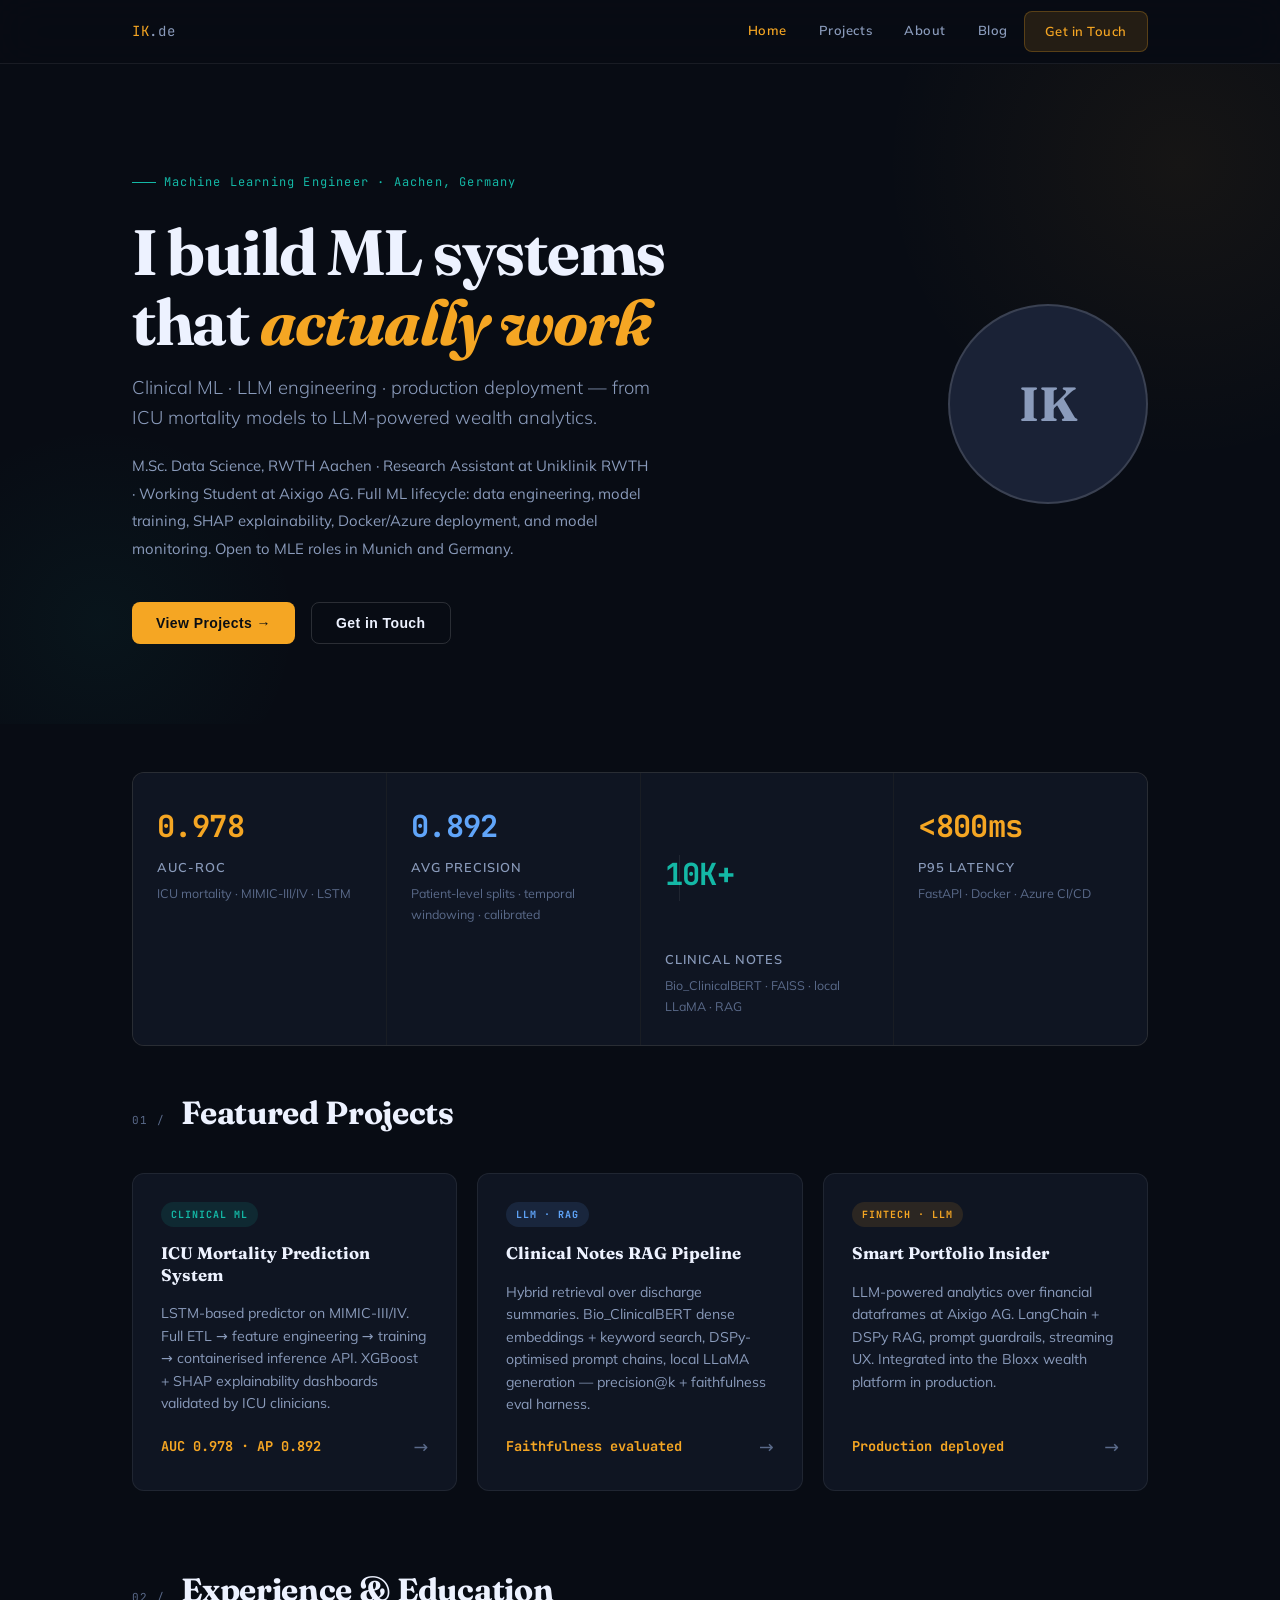
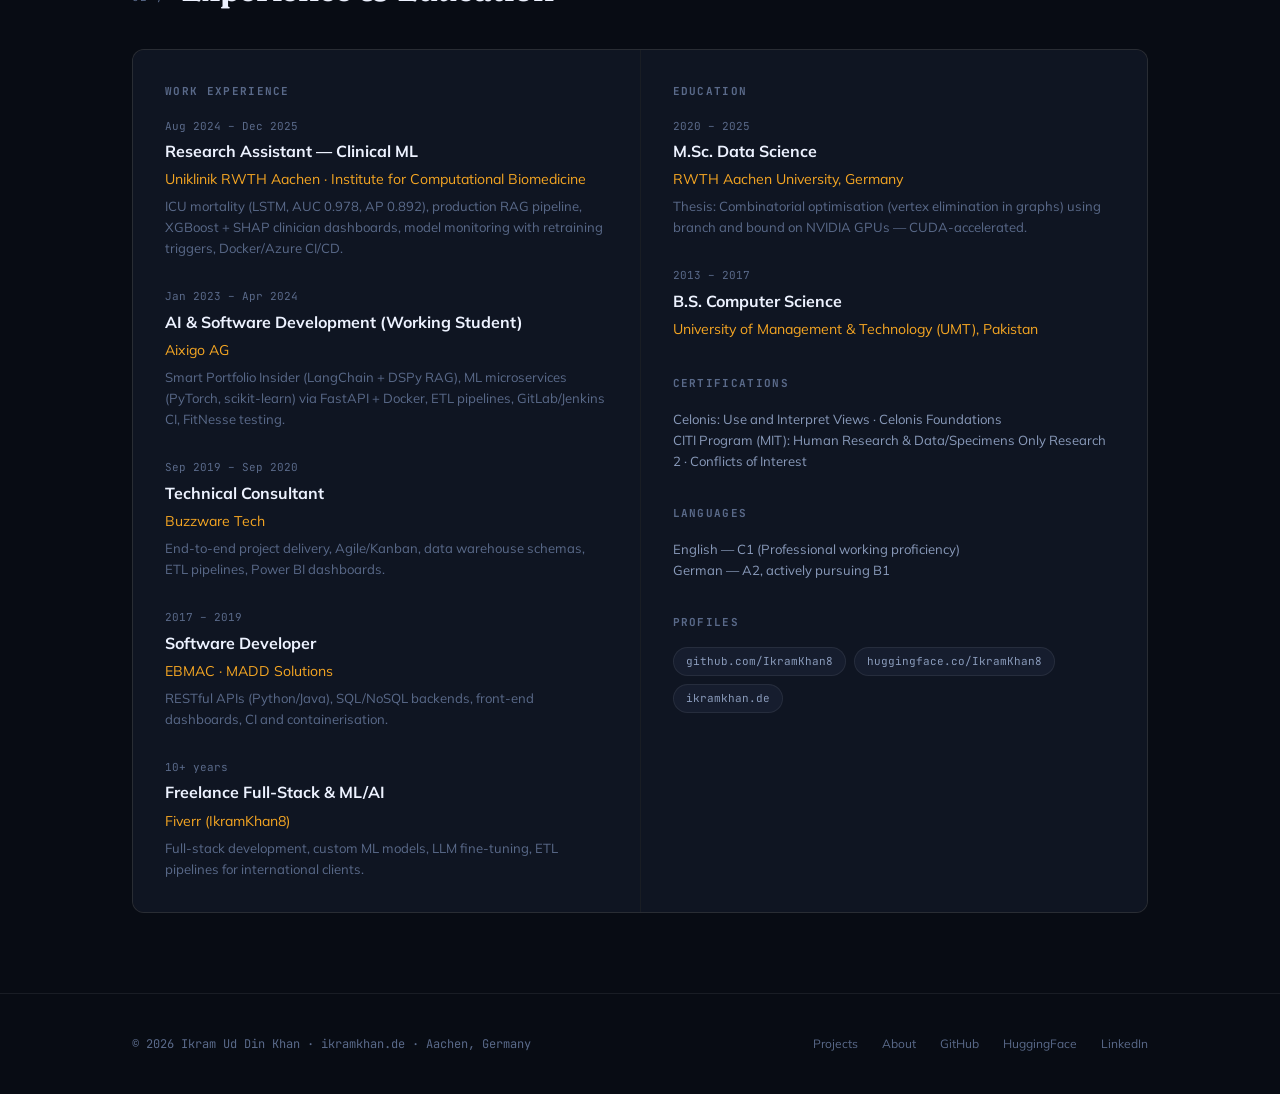
==== index.html @ 5622108a "initial commit" ====
<!DOCTYPE html>
<html lang="en">
<head>
<meta charset="UTF-8">
<meta name="viewport" content="width=device-width, initial-scale=1.0">
<title>Ikram Khan — Machine Learning Engineer</title>
<link rel="preconnect" href="https://fonts.googleapis.com">
<link rel="preconnect" href="https://fonts.gstatic.com" crossorigin>
<link href="https://fonts.googleapis.com/css2?family=Fraunces:ital,opsz,wght@0,9..144,300;0,9..144,400;0,9..144,700;1,9..144,400&family=JetBrains+Mono:wght@400;700&family=Mulish:wght@300;400;600;700&display=swap" rel="stylesheet">
<style>
  :root {
    --bg:#080C14;--bg2:#0F1522;--bg3:#161D2E;--surface:#1A2236;
    --border:rgba(255,255,255,0.07);--border-h:rgba(255,255,255,0.14);
    --text:#EDF2FF;--text2:#8A9BBB;--text3:#5A6A8A;
    --accent:#F5A623;--accent2:#E8902B;--adim:rgba(245,166,35,0.12);
    --teal:#14B8A6;--blue:#60A5FA;
    --fd:'Fraunces',Georgia,serif;--fm:'JetBrains Mono',monospace;--fb:'Mulish',system-ui,sans-serif;
    --r:12px;--rs:8px;--tr:0.25s cubic-bezier(0.4,0,0.2,1);--nh:64px;--mw:1080px;
  }
  *,*::before,*::after{box-sizing:border-box;margin:0;padding:0}
  html{scroll-behavior:smooth}
  body{background:var(--bg);color:var(--text);font-family:var(--fb);font-size:16px;line-height:1.7;-webkit-font-smoothing:antialiased}
  nav{position:fixed;top:0;left:0;right:0;height:var(--nh);background:rgba(8,12,20,.88);backdrop-filter:blur(20px);border-bottom:1px solid var(--border);display:flex;align-items:center;z-index:100}
  .ni{width:100%;max-width:var(--mw);margin:0 auto;padding:0 2rem;display:flex;align-items:center;justify-content:space-between}
  .logo{font-family:var(--fm);font-size:14px;color:var(--accent);text-decoration:none;letter-spacing:.05em;cursor:pointer}
  .logo span{color:var(--text2)}
  .nl{display:flex;gap:0;list-style:none}
  .nl a{display:block;padding:8px 16px;font-size:13px;font-weight:600;color:var(--text2);text-decoration:none;letter-spacing:.04em;transition:color var(--tr);cursor:pointer;border-radius:var(--rs)}
  .nl a:hover{color:var(--text)}
  .nl a.active{color:var(--accent)}
  .ncta{padding:8px 20px!important;background:var(--adim)!important;border:1px solid rgba(245,166,35,.25)!important;color:var(--accent)!important;border-radius:var(--rs)!important}
  .ncta:hover{background:rgba(245,166,35,.2)!important}
  main{padding-top:var(--nh)}
  .page{display:none}
  .page.active{display:block}
  .c{max-width:var(--mw);margin:0 auto;padding:0 2rem}
  /* hero */
  .hero{padding:100px 0 80px;position:relative;overflow:hidden}
  .hero::before{content:'';position:absolute;top:-200px;right:-200px;width:600px;height:600px;background:radial-gradient(circle,rgba(245,166,35,.06) 0%,transparent 70%);pointer-events:none}
  .hero::after{content:'';position:absolute;bottom:-100px;left:-100px;width:400px;height:400px;background:radial-gradient(circle,rgba(20,184,166,.05) 0%,transparent 70%);pointer-events:none}
  .hc{display:grid;grid-template-columns:1fr auto;gap:4rem;align-items:center;position:relative;z-index:1}
  .htag{display:inline-flex;align-items:center;gap:8px;font-family:var(--fm);font-size:12px;color:var(--teal);letter-spacing:.1em;margin-bottom:1.5rem}
  .htag::before{content:'';width:24px;height:1px;background:var(--teal)}
  h1{font-family:var(--fd);font-size:clamp(2.8rem,5vw,4rem);font-weight:700;line-height:1.1;letter-spacing:-.02em;margin-bottom:1rem}
  h1 .ac{color:var(--accent);font-style:italic}
  .tline{font-size:1.15rem;color:var(--text2);max-width:540px;margin-bottom:1.25rem;font-weight:300;line-height:1.6}
  .bio{font-size:.93rem;color:var(--text2);max-width:520px;margin-bottom:2.5rem;line-height:1.85}
  .acts{display:flex;gap:1rem;flex-wrap:wrap}
  .btn{display:inline-flex;align-items:center;gap:8px;padding:12px 24px;border-radius:var(--rs);font-size:14px;font-weight:700;letter-spacing:.03em;cursor:pointer;transition:all var(--tr);text-decoration:none;border:none}
  .bp{background:var(--accent);color:#0A0E14}
  .bp:hover{background:var(--accent2);transform:translateY(-1px)}
  .bo{background:transparent;color:var(--text);border:1px solid var(--border-h)}
  .bo:hover{border-color:var(--accent);color:var(--accent);transform:translateY(-1px)}
  .av{width:200px;height:200px;border-radius:50%;background:var(--surface);border:2px solid var(--border-h);position:relative;flex-shrink:0;display:flex;align-items:center;justify-content:center;overflow:hidden}
  .av::before{content:'';position:absolute;inset:-2px;border-radius:50%;background:conic-gradient(from 0deg,var(--accent),var(--teal),transparent,var(--accent));z-index:-1;animation:spin 8s linear infinite}
  @keyframes spin{to{transform:rotate(360deg)}}
  .avi{font-family:var(--fd);font-size:3rem;font-weight:700;color:var(--text2);user-select:none}
  /* metrics */
  .mg{display:grid;grid-template-columns:repeat(4,1fr);gap:1px;background:var(--border);border:1px solid var(--border);border-radius:var(--r);overflow:hidden;margin:3rem 0}
  .mc{background:var(--bg2);padding:1.75rem 1.5rem;transition:background var(--tr)}
  .mc:hover{background:var(--bg3)}
  .mv{font-family:var(--fm);font-size:1.9rem;font-weight:700;color:var(--accent);letter-spacing:-.02em;margin-bottom:4px}
  .mv.bl{color:var(--blue)}
  .mv.tl{color:var(--teal)}
  .ml{font-size:.8rem;color:var(--text2);font-weight:600;letter-spacing:.08em;text-transform:uppercase}
  .md{font-size:.78rem;color:var(--text3);margin-top:4px}
  /* section headers */
  .sh{display:flex;align-items:baseline;gap:1rem;margin-bottom:2.5rem}
  .st{font-family:var(--fm);font-size:11px;color:var(--text3);letter-spacing:.12em;text-transform:uppercase}
  h2{font-family:var(--fd);font-size:clamp(1.6rem,3vw,2rem);font-weight:700;line-height:1.2;letter-spacing:-.01em}
  h3{font-family:var(--fd);font-size:1.3rem;font-weight:700}
  /* project cards */
  .pg{display:grid;grid-template-columns:repeat(3,1fr);gap:1.25rem;margin-bottom:5rem}
  .pc{background:var(--bg2);border:1px solid var(--border);border-radius:var(--r);padding:1.75rem;cursor:pointer;transition:all var(--tr);display:flex;flex-direction:column;gap:1rem;position:relative;overflow:hidden}
  .pc::before{content:'';position:absolute;top:0;left:0;right:0;height:2px;background:linear-gradient(90deg,var(--accent),transparent);opacity:0;transition:opacity var(--tr)}
  .pc:hover{background:var(--bg3);border-color:var(--border-h);transform:translateY(-3px)}
  .pc:hover::before{opacity:1}
  .pb{display:inline-flex;align-items:center;gap:6px;font-family:var(--fm);font-size:10px;font-weight:700;letter-spacing:.1em;padding:4px 10px;border-radius:100px;text-transform:uppercase;width:fit-content}
  .bcl{background:rgba(20,184,166,.12);color:var(--teal)}
  .bll{background:rgba(96,165,250,.12);color:var(--blue)}
  .bfi{background:var(--adim);color:var(--accent)}
  .bpr{background:rgba(167,139,250,.12);color:#A78BFA}
  .pc h3{font-size:1.05rem;line-height:1.3}
  .pc p{font-size:.88rem;color:var(--text2);line-height:1.6;flex:1}
  .pm{font-family:var(--fm);font-size:.85rem;color:var(--accent);font-weight:700}
  .par{font-size:1.1rem;color:var(--text3);transition:color var(--tr),transform var(--tr)}
  .pc:hover .par{color:var(--accent);transform:translateX(4px)}
  .cf{display:flex;justify-content:space-between;align-items:center}
  /* project full */
  .pf{background:var(--bg2);border:1px solid var(--border);border-radius:var(--r);margin-bottom:2rem;overflow:hidden}
  .pfh{padding:2rem 2.5rem;border-bottom:1px solid var(--border);display:flex;justify-content:space-between;align-items:flex-start;gap:2rem}
  .pfb{padding:2.5rem;display:grid;grid-template-columns:1fr 1fr;gap:3rem}
  .pt{font-family:var(--fm);font-size:11px;font-weight:700;color:var(--text3);letter-spacing:.12em;text-transform:uppercase;margin-bottom:1rem}
  .pfb p{font-size:.9rem;color:var(--text2);line-height:1.8;margin-bottom:.75rem}
  .ts{display:flex;flex-wrap:wrap;gap:8px}
  .tt{font-family:var(--fm);font-size:11px;padding:4px 12px;background:var(--bg3);border:1px solid var(--border);border-radius:100px;color:var(--text2)}
  .rl{list-style:none;display:flex;flex-direction:column;gap:10px}
  .rl li{display:flex;gap:12px;font-size:.88rem;color:var(--text2);line-height:1.5}
  .rl li::before{content:'→';color:var(--accent);flex-shrink:0;font-family:var(--fm)}
  .pls{display:flex;gap:12px;margin-top:1.5rem}
  .lb{display:inline-flex;align-items:center;gap:6px;padding:8px 16px;border:1px solid var(--border-h);border-radius:var(--rs);font-size:12px;font-weight:700;color:var(--text2);text-decoration:none;transition:all var(--tr);cursor:pointer;letter-spacing:.04em}
  .lb:hover{border-color:var(--accent);color:var(--accent)}
  .ad{background:var(--bg3);border:1px solid var(--border);border-radius:var(--rs);padding:1.5rem;font-family:var(--fm);font-size:11px;color:var(--text3);line-height:2.2;margin-bottom:1rem}
  .ad .nd{color:var(--teal)}
  .ad .ar{color:var(--text3)}
  .ad .an{color:var(--accent)}
  .ad .bn{color:var(--blue)}
  /* about */
  .agr{display:grid;grid-template-columns:1fr 1.4fr;gap:5rem;align-items:start}
  .aph{width:100%;aspect-ratio:4/5;background:var(--surface);border-radius:var(--r);border:1px solid var(--border);display:flex;align-items:center;justify-content:center;position:relative;overflow:hidden}
  .apc{font-family:var(--fd);font-size:6rem;color:var(--text3);opacity:.3}
  .aph::after{content:'Replace with your headshot';position:absolute;bottom:20px;left:50%;transform:translateX(-50%);font-family:var(--fm);font-size:11px;color:var(--text3);white-space:nowrap}
  .ac2 p{color:var(--text2);margin-bottom:1.25rem;line-height:1.8;font-size:.95rem}
  .tl{margin:3rem 0;position:relative}
  .tl::before{content:'';position:absolute;left:14px;top:6px;bottom:0;width:1px;background:var(--border)}
  .tli{display:flex;gap:1.5rem;padding-bottom:2rem}
  .tld{width:29px;height:29px;border-radius:50%;background:var(--bg2);border:1px solid var(--border-h);flex-shrink:0;display:flex;align-items:center;justify-content:center;font-size:12px;position:relative;z-index:1}
  .tld.a{background:var(--adim);border-color:var(--accent);color:var(--accent)}
  .tldt{font-family:var(--fm);font-size:11px;color:var(--text3);letter-spacing:.06em;margin-bottom:4px}
  .tlti{font-family:var(--fd);font-size:1rem;font-weight:700;margin-bottom:2px}
  .tlsu{font-size:.85rem;color:var(--accent);font-weight:600}
  .tlde{font-size:.85rem;color:var(--text3);margin-top:6px;line-height:1.6}
  .sg{margin-bottom:2rem}
  .sgl{font-family:var(--fm);font-size:11px;color:var(--text3);letter-spacing:.12em;text-transform:uppercase;margin-bottom:12px}
  .sk{padding:6px 14px;font-size:13px;font-weight:600;border-radius:100px;border:1px solid var(--border);background:var(--bg2);color:var(--text2);transition:all var(--tr)}
  .sk:hover{border-color:var(--accent);color:var(--accent)}
  .sk.hi{background:var(--adim);border-color:rgba(245,166,35,.3);color:var(--accent)}
  /* blog */
  .bgr{display:grid;grid-template-columns:repeat(2,1fr);gap:1.5rem}
  .bca{background:var(--bg2);border:1px solid var(--border);border-radius:var(--r);padding:2rem;transition:all var(--tr);cursor:pointer}
  .bca:hover{background:var(--bg3);border-color:var(--border-h);transform:translateY(-2px)}
  .bca.cs{opacity:.5;cursor:default}
  .bca.cs:hover{transform:none}
  .bd{font-family:var(--fm);font-size:11px;color:var(--text3);margin-bottom:12px;letter-spacing:.06em}
  .bca h3{font-size:1.05rem;line-height:1.35;margin-bottom:10px}
  .bca p{font-size:.88rem;color:var(--text2);line-height:1.6}
  .cp{display:inline-block;font-family:var(--fm);font-size:10px;font-weight:700;letter-spacing:.1em;padding:3px 10px;background:var(--bg3);border:1px solid var(--border);border-radius:100px;color:var(--text3);margin-top:12px;text-transform:uppercase}
  /* contact */
  .cgr{display:grid;grid-template-columns:1fr 1fr;gap:5rem;align-items:start}
  .coi p{font-size:.95rem;color:var(--text2);line-height:1.8;margin-bottom:1rem}
  .avb{display:inline-flex;align-items:center;gap:8px;padding:8px 16px;background:rgba(20,184,166,.08);border:1px solid rgba(20,184,166,.2);border-radius:100px;font-size:13px;font-weight:600;color:var(--teal);margin-bottom:2rem}
  .avb::before{content:'';width:7px;height:7px;border-radius:50%;background:var(--teal);animation:pulse 2s infinite}
  @keyframes pulse{0%,100%{opacity:1;transform:scale(1)}50%{opacity:.5;transform:scale(.85)}}
  .cls{display:flex;flex-direction:column;gap:12px;margin-top:2rem}
  .cl{display:flex;align-items:center;gap:1rem;padding:16px 20px;background:var(--bg2);border:1px solid var(--border);border-radius:var(--rs);text-decoration:none;transition:all var(--tr);cursor:pointer}
  .cl:hover{background:var(--bg3);border-color:var(--border-h);transform:translateX(4px)}
  .cli{width:36px;height:36px;border-radius:8px;display:flex;align-items:center;justify-content:center;font-size:16px;flex-shrink:0}
  .clt{flex:1}
  .cll{font-family:var(--fm);font-size:11px;color:var(--text3);letter-spacing:.08em;text-transform:uppercase;margin-bottom:2px}
  .clv{font-size:14px;font-weight:600;color:var(--text)}
  .ca{color:var(--text3);font-size:1.2rem;transition:color var(--tr)}
  .cl:hover .ca{color:var(--accent)}
  .cfo{background:var(--bg2);border:1px solid var(--border);border-radius:var(--r);padding:2rem}
  .fti{font-family:var(--fd);font-size:1.15rem;font-weight:700;margin-bottom:1.5rem}
  .fg{margin-bottom:1.25rem}
  .fg label{display:block;font-size:12px;font-weight:700;color:var(--text2);letter-spacing:.06em;text-transform:uppercase;margin-bottom:8px}
  .fg input,.fg textarea{width:100%;padding:12px 16px;background:var(--bg3);border:1px solid var(--border);border-radius:var(--rs);color:var(--text);font-family:var(--fb);font-size:14px;transition:border-color var(--tr);outline:none;resize:vertical}
  .fg input:focus,.fg textarea:focus{border-color:rgba(245,166,35,.4)}
  .fg textarea{min-height:120px}
  /* exp grid */
  .eg{display:grid;grid-template-columns:1fr 1fr;gap:1px;background:var(--border);border:1px solid var(--border);border-radius:var(--r);overflow:hidden;margin-bottom:5rem}
  .ec{background:var(--bg2);padding:2rem}
  .ei{margin-bottom:1.75rem}
  .ei:last-child{margin-bottom:0}
  .edt{font-family:var(--fm);font-size:11px;color:var(--text3)}
  .ero{font-weight:700;margin:3px 0}
  .eco{font-size:.88rem;color:var(--accent)}
  .ede{font-size:.82rem;color:var(--text3);margin-top:4px;line-height:1.6}
  /* footer */
  footer{border-top:1px solid var(--border);padding:2.5rem 0;margin-top:5rem}
  .fi{max-width:var(--mw);margin:0 auto;padding:0 2rem;display:flex;justify-content:space-between;align-items:center}
  .fc{font-family:var(--fm);font-size:12px;color:var(--text3)}
  .fls{display:flex;gap:1.5rem}
  .fls a{font-size:12px;color:var(--text3);text-decoration:none;transition:color var(--tr);cursor:pointer}
  .fls a:hover{color:var(--text2)}
  @media(max-width:900px){
    .hc,.agr,.cgr{grid-template-columns:1fr}
    .av{width:140px;height:140px}
    .mg{grid-template-columns:repeat(2,1fr)}
    .pg,.pfb,.eg{grid-template-columns:1fr}
    .pfh{flex-direction:column}
    .bgr{grid-template-columns:1fr}
    .nl{display:none}
    h1{font-size:2.4rem}
  }
</style>
</head>
<body>

<nav>
  <div class="ni">
    <a class="logo" onclick="go('home')">IK<span>.de</span></a>
    <ul class="nl">
      <li><a onclick="go('home')" class="active" data-p="home">Home</a></li>
      <li><a onclick="go('projects')" data-p="projects">Projects</a></li>
      <li><a onclick="go('about')" data-p="about">About</a></li>
      <li><a onclick="go('blog')" data-p="blog">Blog</a></li>
      <li><a onclick="go('contact')" data-p="contact" class="ncta">Get in Touch</a></li>
    </ul>
  </div>
</nav>

<main>

<!-- HOME -->
<div id="page-home" class="page active">
  <section class="hero">
    <div class="c">
      <div class="hc">
        <div>
          <div class="htag">Machine Learning Engineer · Aachen, Germany</div>
          <h1>I build ML systems<br>that <span class="ac">actually work</span></h1>
          <p class="tline">Clinical ML · LLM engineering · production deployment — from ICU mortality models to LLM-powered wealth analytics.</p>
          <p class="bio">M.Sc. Data Science, RWTH Aachen · Research Assistant at Uniklinik RWTH · Working Student at Aixigo AG. Full ML lifecycle: data engineering, model training, SHAP explainability, Docker/Azure deployment, and model monitoring. Open to MLE roles in Munich and Germany.</p>
          <div class="acts">
            <button class="btn bp" onclick="go('projects')">View Projects →</button>
            <button class="btn bo" onclick="go('contact')">Get in Touch</button>
          </div>
        </div>
        <div class="av">
          <!-- To use your actual photo: replace this span with <img src="your-photo.jpg" alt="Ikram Khan" style="width:100%;height:100%;object-fit:cover;border-radius:50%"> -->
          <span class="avi">IK</span>
        </div>
      </div>
    </div>
  </section>

  <div class="c">
    <div class="mg">
      <div class="mc"><div class="mv">0.978</div><div class="ml">AUC-ROC</div><div class="md">ICU mortality · MIMIC-III/IV · LSTM</div></div>
      <div class="mc"><div class="mv bl">0.892</div><div class="ml">Avg Precision</div><div class="md">Patient-level splits · temporal windowing · calibrated</div></div>
      <div class="mc"><div class="mv tl">10K+</div><div class="ml">Clinical Notes</div><div class="md">Bio_ClinicalBERT · FAISS · local LLaMA · RAG</div></div>
      <div class="mc"><div class="mv">&lt;800ms</div><div class="ml">p95 Latency</div><div class="md">FastAPI · Docker · Azure CI/CD</div></div>
    </div>

    <div class="sh"><span class="st">01 /</span><h2>Featured Projects</h2></div>
    <div class="pg">
      <div class="pc" onclick="go('projects')">
        <div class="pb bcl">Clinical ML</div>
        <h3>ICU Mortality Prediction System</h3>
        <p>LSTM-based predictor on MIMIC-III/IV. Full ETL → feature engineering → training → containerised inference API. XGBoost + SHAP explainability dashboards validated by ICU clinicians.</p>
        <div class="cf"><span class="pm">AUC 0.978 · AP 0.892</span><span class="par">→</span></div>
      </div>
      <div class="pc" onclick="go('projects')">
        <div class="pb bll">LLM · RAG</div>
        <h3>Clinical Notes RAG Pipeline</h3>
        <p>Hybrid retrieval over discharge summaries. Bio_ClinicalBERT dense embeddings + keyword search, DSPy-optimised prompt chains, local LLaMA generation — precision@k + faithfulness eval harness.</p>
        <div class="cf"><span class="pm">Faithfulness evaluated</span><span class="par">→</span></div>
      </div>
      <div class="pc" onclick="go('projects')">
        <div class="pb bfi">FinTech · LLM</div>
        <h3>Smart Portfolio Insider</h3>
        <p>LLM-powered analytics over financial dataframes at Aixigo AG. LangChain + DSPy RAG, prompt guardrails, streaming UX. Integrated into the Bloxx wealth platform in production.</p>
        <div class="cf"><span class="pm">Production deployed</span><span class="par">→</span></div>
      </div>
    </div>

    <div class="sh"><span class="st">02 /</span><h2>Experience &amp; Education</h2></div>
    <div class="eg">
      <div class="ec">
        <div class="pt">Work Experience</div>
        <div class="ei"><div class="edt">Aug 2024 – Dec 2025</div><div class="ero">Research Assistant — Clinical ML</div><div class="eco">Uniklinik RWTH Aachen · Institute for Computational Biomedicine</div><div class="ede">ICU mortality (LSTM, AUC 0.978, AP 0.892), production RAG pipeline, XGBoost + SHAP clinician dashboards, model monitoring with retraining triggers, Docker/Azure CI/CD.</div></div>
        <div class="ei"><div class="edt">Jan 2023 – Apr 2024</div><div class="ero">AI &amp; Software Development (Working Student)</div><div class="eco">Aixigo AG</div><div class="ede">Smart Portfolio Insider (LangChain + DSPy RAG), ML microservices (PyTorch, scikit-learn) via FastAPI + Docker, ETL pipelines, GitLab/Jenkins CI, FitNesse testing.</div></div>
        <div class="ei"><div class="edt">Sep 2019 – Sep 2020</div><div class="ero">Technical Consultant</div><div class="eco">Buzzware Tech</div><div class="ede">End-to-end project delivery, Agile/Kanban, data warehouse schemas, ETL pipelines, Power BI dashboards.</div></div>
        <div class="ei"><div class="edt">2017 – 2019</div><div class="ero">Software Developer</div><div class="eco">EBMAC · MADD Solutions</div><div class="ede">RESTful APIs (Python/Java), SQL/NoSQL backends, front-end dashboards, CI and containerisation.</div></div>
        <div class="ei"><div class="edt">10+ years</div><div class="ero">Freelance Full-Stack &amp; ML/AI</div><div class="eco">Fiverr (IkramKhan8)</div><div class="ede">Full-stack development, custom ML models, LLM fine-tuning, ETL pipelines for international clients.</div></div>
      </div>
      <div class="ec">
        <div class="pt">Education</div>
        <div class="ei"><div class="edt">2020 – 2025</div><div class="ero">M.Sc. Data Science</div><div class="eco">RWTH Aachen University, Germany</div><div class="ede">Thesis: Combinatorial optimisation (vertex elimination in graphs) using branch and bound on NVIDIA GPUs — CUDA-accelerated.</div></div>
        <div class="ei"><div class="edt">2013 – 2017</div><div class="ero">B.S. Computer Science</div><div class="eco">University of Management &amp; Technology (UMT), Pakistan</div></div>
        <div class="pt" style="margin-top:2rem">Certifications</div>
        <div class="ei"><div class="ede" style="color:var(--text2)">Celonis: Use and Interpret Views · Celonis Foundations<br>CITI Program (MIT): Human Research &amp; Data/Specimens Only Research 2 · Conflicts of Interest</div></div>
        <div class="pt" style="margin-top:2rem">Languages</div>
        <div class="ei"><div class="ede" style="color:var(--text2)">English — C1 (Professional working proficiency)<br>German — A2, actively pursuing B1</div></div>
        <div class="pt" style="margin-top:2rem">Profiles</div>
        <div style="display:flex;gap:8px;flex-wrap:wrap;margin-top:.5rem">
          <span class="tt">github.com/IkramKhan8</span>
          <span class="tt">huggingface.co/IkramKhan8</span>
          <span class="tt">ikramkhan.de</span>
        </div>
      </div>
    </div>
  </div>
</div>

<!-- PROJECTS -->
<div id="page-projects" class="page">
  <div class="c" style="padding-top:80px;padding-bottom:80px">
    <div style="margin-bottom:4rem">
      <div class="htag" style="margin-bottom:.5rem">02 / PROJECTS</div>
      <h1>What I've Built</h1>
      <p style="color:var(--text2);max-width:580px;margin-top:1rem;font-size:.95rem;line-height:1.7">Four projects spanning clinical ML, LLM/RAG engineering, financial ML, and process mining. Real engineering work — systems built with production discipline.</p>
    </div>

    <!-- P1 -->
    <div class="pf">
      <div class="pfh">
        <div>
          <div class="pb bcl" style="margin-bottom:1rem">Python · PyTorch · XGBoost · SHAP · Docker · Azure</div>
          <h2 style="font-size:1.5rem;margin-bottom:.5rem">ICU Mortality Prediction System</h2>
          <p style="font-size:.9rem;color:var(--text2);max-width:560px">End-to-end mortality prediction on MIMIC-III/IV ICU data. Strict patient-level splits, temporal windowing (6–12h bins), leakage controls, model calibration. XGBoost + SHAP clinician dashboards. Deployed on Azure via Docker CI/CD. Built under PhysioNet/IRB protocols.</p>
          <div class="pls"><span class="lb">⬡ github.com/IkramKhan8</span></div>
        </div>
        <div style="display:flex;flex-direction:column;gap:12px;flex-shrink:0;text-align:right">
          <div><div style="font-family:var(--fm);font-size:2rem;font-weight:700;color:var(--accent)">0.978</div><div style="font-size:11px;color:var(--text3);letter-spacing:.08em;text-transform:uppercase">AUC-ROC</div></div>
          <div><div style="font-family:var(--fm);font-size:1.4rem;font-weight:700;color:var(--blue)">0.892</div><div style="font-size:11px;color:var(--text3);letter-spacing:.08em;text-transform:uppercase">Avg Precision</div></div>
          <div><div style="font-family:var(--fm);font-size:1.1rem;font-weight:700;color:var(--teal)">&lt;800ms</div><div style="font-size:11px;color:var(--text3);letter-spacing:.08em;text-transform:uppercase">p95 Latency</div></div>
        </div>
      </div>
      <div class="pfb">
        <div>
          <div class="pt">The Clinical Problem</div>
          <p>ICU teams generate massive volumes of time-series EHR data. Early identification of deteriorating patients is manually demanding and inconsistent. The system flags high-risk patients using historical ICU trajectories with an explainable probability score clinicians can act on at 3am.</p>
          <p>Data governance: the repo uses a synthetic data generator replicating MIMIC schema distributions. Anyone can clone and run the full pipeline without PhysioNet credentials — a design choice I now cite in interviews as proof of data governance awareness.</p>
          <div class="pt" style="margin-top:2rem">Pipeline Architecture</div>
          <div class="ad">
            <div><span class="nd">MIMIC-III/IV raw data</span> <span class="ar">──→</span> <span class="nd">ETL (temporal alignment, normalisation)</span></div>
            <div style="margin-left:2ch"><span class="ar">↓</span></div>
            <div><span class="nd">Feature engineering</span> <span class="ar">──→</span> <span class="an">LSTM training (6–12h bins)</span></div>
            <div style="margin-left:2ch"><span class="ar">↓</span></div>
            <div><span class="nd">XGBoost + SHAP</span> <span class="ar">──→</span> <span class="bn">Clinician explainability dashboard</span></div>
            <div style="margin-left:2ch"><span class="ar">↓</span></div>
            <div><span class="nd">FastAPI inference service</span> <span class="ar">──→</span> <span class="an">Docker → Azure CI/CD</span></div>
            <div style="margin-left:2ch"><span class="ar">↓</span></div>
            <div><span class="nd">Monitoring</span> <span class="ar">──→</span> <span class="nd">Drift detection + automated retraining</span></div>
          </div>
          <div class="pt" style="margin-top:2rem">Tech Stack</div>
          <div class="ts"><span class="tt">PyTorch</span><span class="tt">LSTM</span><span class="tt">XGBoost</span><span class="tt">SHAP</span><span class="tt">scikit-learn</span><span class="tt">FastAPI</span><span class="tt">Docker</span><span class="tt">Azure</span><span class="tt">MLflow</span><span class="tt">Evidently AI</span><span class="tt">Pandas</span><span class="tt">NumPy</span><span class="tt">Prometheus</span></div>
        </div>
        <div>
          <div class="pt">Results</div>
          <ul class="rl">
            <li>AUC-ROC 0.978 and AP 0.892 on held-out cohort with strict patient-level splits</li>
            <li>Temporal windowing using 6–12 hour bins; leakage controls enforced at data splitting level</li>
            <li>Model calibration verified across risk deciles — not just raw AUC</li>
            <li>SHAP explanations validated by ICU clinicians, reducing black-box concerns for high-risk flags</li>
            <li>Prediction drift detection and automated retraining triggers in production monitoring</li>
            <li>p95 inference latency under 800ms; containerised FastAPI served on Azure</li>
          </ul>
          <div class="pt" style="margin-top:2rem">Technical Approach</div>
          <p>LSTM trained on 48-hour ICU windows with strict patient-level train/test splits to prevent temporal leakage — a common failure mode in clinical ML. Feature engineering: forward-fill imputation, time-step delta features, rolling statistics over physiological signals.</p>
          <p>Two complementary models: LSTM for sequence modelling, XGBoost for explainability. Tree SHAP values are faster and more interpretable than gradient attribution on recurrent networks, making XGBoost the right choice for the clinician-facing dashboard.</p>
          <div class="pt" style="margin-top:2rem">What I'd Do Differently</div>
          <p>Introduce a feature store (Feast or Hopsworks) to decouple feature engineering from training. Add multi-task learning for additional clinical outcomes. Replace ad-hoc monitoring with a proper ML observability platform like Arize or WhyLabs.</p>
        </div>
      </div>
    </div>

    <!-- P2 -->
    <div class="pf">
      <div class="pfh">
        <div>
          <div class="pb bll" style="margin-bottom:1rem">DSPy · LangChain · Bio_ClinicalBERT · LLaMA · FastAPI · Docker</div>
          <h2 style="font-size:1.5rem;margin-bottom:.5rem">Clinical Notes RAG Pipeline</h2>
          <p style="font-size:.9rem;color:var(--text2);max-width:560px">Hybrid retrieval-augmented generation over clinical discharge summaries. Dense + sparse retrieval, DSPy-driven prompt optimisation, local LLaMA generation, privacy-preserving on-premise inference. Full precision@k + faithfulness + hallucination rate eval harness.</p>
          <div class="pls"><span class="lb">⬡ github.com/IkramKhan8</span></div>
        </div>
      </div>
      <div class="pfb">
        <div>
          <div class="pt">The Problem</div>
          <p>Clinical notes are dense and unstructured — discharge summaries, progress notes, radiology reports. Keyword search fails on medical abbreviations and terminology. A semantic QA system needs to retrieve the right passages and generate grounded answers without hallucinating clinical facts.</p>
          <p>Privacy: local LLaMA generation keeps all inference on-premise. No patient data leaves the network. Built on public datasets (PubMedQA, MedQA, synthetic clinical notes) for open reproducibility. Also used DSPy-driven prompt optimisation to generate augmented clinical notes grounded in historical data, expanding rare-case coverage in offline evaluations.</p>
          <div class="pt" style="margin-top:2rem">Architecture</div>
          <div class="ad">
            <div><span class="nd">Clinical notes</span> <span class="ar">──→</span> <span class="nd">Bio_ClinicalBERT embeddings</span></div>
            <div style="margin-left:2ch"><span class="ar">↓</span></div>
            <div><span class="an">FAISS dense index</span> <span class="ar"> + </span><span class="bn">keyword search</span> <span class="ar">→ hybrid retrieval (top-k)</span></div>
            <div style="margin-left:2ch"><span class="ar">↓</span></div>
            <div><span class="nd">DSPy prompt chain</span> <span class="ar">──→</span> <span class="an">local LLaMA generation</span></div>
            <div style="margin-left:2ch"><span class="ar">↓</span></div>
            <div><span class="nd">Eval harness</span> <span class="ar">──→</span> <span class="bn">precision@k · faithfulness · hallucination rate</span></div>
          </div>
          <div class="pt" style="margin-top:2rem">Tech Stack</div>
          <div class="ts"><span class="tt">Bio_ClinicalBERT</span><span class="tt">FAISS</span><span class="tt">DSPy</span><span class="tt">LangChain</span><span class="tt">LLaMA (local)</span><span class="tt">FastAPI</span><span class="tt">Docker</span><span class="tt">W&amp;B</span><span class="tt">DVC</span><span class="tt">HuggingFace</span></div>
        </div>
        <div>
          <div class="pt">Results &amp; Evaluation</div>
          <ul class="rl">
            <li>Precision@k retrieval evaluation with configurable k and score thresholds</li>
            <li>Answer faithfulness scoring comparing generated answers to reference ground truth</li>
            <li>Hallucination rate tracked as a first-class metric — not an afterthought</li>
            <li>DSPy compiler automatically searches demonstration space; outperforms manual prompt templates</li>
            <li>Full Docker Compose stack — clone and run in one command, no proprietary data needed</li>
            <li>W&amp;B experiment tracking + DVC data versioning for reproducible lineage</li>
          </ul>
          <div class="pt" style="margin-top:2rem">Why These Choices</div>
          <p>Bio_ClinicalBERT over general encoders: domain-adapted on MIMIC notes, it substantially outperforms sentence-transformers on clinical abbreviation resolution and entity matching. Hybrid retrieval adds keyword recall for rare drug names and ICD codes that dense search misses.</p>
          <p>DSPy over raw prompting: the DSPy compiler searches the few-shot demonstration space programmatically. You define the signature; DSPy finds the optimal examples. This cuts prompt engineering iteration time significantly and produces more robust chains.</p>
          <p>Local LLaMA over API: privacy-preserving, no data egress, reproducible behaviour across runs, zero inference cost at scale.</p>
        </div>
      </div>
    </div>

    <!-- P3 -->
    <div class="pf">
      <div class="pfh">
        <div>
          <div class="pb bfi" style="margin-bottom:1rem">LangChain · DSPy · Python · Docker</div>
          <h2 style="font-size:1.5rem;margin-bottom:.5rem">Smart Portfolio Insider (Aixigo AG)</h2>
          <p style="font-size:.9rem;color:var(--text2);max-width:560px">LLM-powered analytics over financial dataframes built during my working student role at Aixigo AG. RAG with LangChain + DSPy, prompt guardrails, streaming UX. Integrated into the Bloxx wealth platform for live client use.</p>
        </div>
      </div>
      <div class="pfb">
        <div>
          <div class="pt">Context</div>
          <p>Aixigo AG is a wealth management software company. The Smart Portfolio Insider is an LLM-powered analytics layer over time-series financial dataframes, allowing analysts to query portfolio data in natural language. Schema-aware prompt templates ensure the LLM understands the financial data model. Output guardrails validate generated analysis before it reaches clients. Streaming I/O keeps the UX responsive on large portfolio datasets.</p>
          <div class="pt" style="margin-top:2rem">Tech Stack</div>
          <div class="ts"><span class="tt">LangChain</span><span class="tt">DSPy</span><span class="tt">Python</span><span class="tt">Docker</span><span class="tt">FastAPI</span><span class="tt">Flask</span><span class="tt">PyTorch</span><span class="tt">scikit-learn</span><span class="tt">GitLab CI</span><span class="tt">Jenkins</span><span class="tt">FitNesse</span></div>
        </div>
        <div>
          <div class="pt">Engineering Work at Aixigo</div>
          <ul class="rl">
            <li>Smart Portfolio Insider shipped to production and integrated into the Bloxx wealth platform</li>
            <li>ML microservices (PyTorch, scikit-learn) via Flask/FastAPI + Docker with GitLab/Jenkins CI — significantly reduced manual deployment overhead</li>
            <li>Shell/Python ETL pipelines for large-scale portfolio data; improved data freshness for downstream model training</li>
            <li>Automated testing (FitNesse), developer documentation (MkDocs), Agile delivery via Jira sprints</li>
            <li>Java API services for platform integration</li>
          </ul>
          <div class="pt" style="margin-top:2rem">Public Demo Version</div>
          <p>A public demo replicates the same LLM + dataframe pattern using Yahoo Finance data — fully open-source, no proprietary data required. Demonstrates schema-aware prompting, output validation, and reproducible evaluation.</p>
        </div>
      </div>
    </div>

    <!-- P4 -->
    <div class="pf">
      <div class="pfh">
        <div>
          <div class="pb bpr" style="margin-bottom:1rem">Celonis EMS · RapidMiner · ProM 6.11</div>
          <h2 style="font-size:1.5rem;margin-bottom:.5rem">Process Mining — Ticket System Analysis</h2>
          <p style="font-size:.9rem;color:var(--text2);max-width:560px">Descriptive, predictive, and prescriptive analysis on IT ticket event logs. Conformance checking, bottleneck identification, and KPI impact reporting to stakeholders.</p>
        </div>
      </div>
      <div class="pfb">
        <div>
          <div class="pt">Approach</div>
          <p>Applied the three-tier process mining methodology to an IT service desk ticket system. Descriptive analysis revealed the actual process model from event logs (vs. the assumed process). Predictive analysis identified ticket attributes correlating with SLA breaches. Prescriptive analysis recommended routing and prioritisation changes.</p>
          <div class="pt" style="margin-top:2rem">Tech Stack</div>
          <div class="ts"><span class="tt">Celonis EMS</span><span class="tt">RapidMiner</span><span class="tt">ProM 6.11</span></div>
        </div>
        <div>
          <div class="pt">Deliverables</div>
          <ul class="rl">
            <li>Process discovery: actual vs. intended ticket resolution flow from raw event logs</li>
            <li>Conformance checking to flag deviations and non-compliant cases</li>
            <li>Bottleneck identification with queue time and waiting time breakdown per activity</li>
            <li>KPI impact reporting to stakeholders — actionable recommendations for process improvement</li>
          </ul>
        </div>
      </div>
    </div>

  </div>
</div>

<!-- ABOUT -->
<div id="page-about" class="page">
  <div class="c" style="padding-top:80px;padding-bottom:80px">
    <div class="htag" style="margin-bottom:.5rem">03 / ABOUT</div>
    <h1 style="margin-bottom:3rem">The Story So Far</h1>
    <div class="agr">
      <div>
        <div class="aph"><span class="apc">IK</span></div>
        <div style="margin-top:1.5rem;display:flex;flex-direction:column;gap:10px">
          <div class="avb">Open to MLE roles in Germany</div>
          <div style="display:flex;gap:8px;flex-wrap:wrap">
            <span class="tt">📍 Aachen, Germany</span><span class="tt">Munich preferred</span><span class="tt">Remote-friendly</span>
          </div>
          <div style="display:flex;gap:8px;flex-wrap:wrap;margin-top:4px">
            <span class="tt">🇬🇧 English C1</span><span class="tt">🇩🇪 German A2 → B1</span>
          </div>
        </div>
      </div>
      <div class="ac2">
        <p>I started as a software developer — building APIs, backend systems, and full-stack products at EBMAC and MADD Solutions in Pakistan, alongside more than 10 years of freelance work on Fiverr. At some point, writing systems that moved data around wasn't enough. I wanted to build systems that could <em>learn</em> from it.</p>
        <p>So I came to Germany. My M.Sc. in Data Science at RWTH Aachen was genuinely demanding — signal processing, combinatorial optimisation, statistical learning at depth. My thesis took me into CUDA territory: GPU-accelerated branch and bound for vertex elimination in graphs on NVIDIA GPUs. That intersection of algorithms and hardware performance is something I keep coming back to.</p>
        <p>At Uniklinik RWTH I worked with real ICU data under PhysioNet/IRB protocols, with clinicians who would actually use the outputs. Building a mortality predictor that hit AUC 0.978 and AP 0.892 mattered less than making the SHAP explanations meaningful to a doctor at 3am. That experience shaped how I think about ML: models are only as good as the trust they earn.</p>
        <p>At Aixigo AG I learned what production ML engineering actually demands: versioned models, monitored services, LLM integrations with guardrails, CI/CD pipelines, and code other engineers can extend. Not notebooks — systems.</p>
        <p>What I'm looking for next: a team building real ML products, where the work is measurable and the engineering discipline is serious. Based in Aachen, open to Munich, willing to relocate. German A2 and actively working toward B1.</p>

        <div class="tl">
          <div class="tli"><div class="tld a">✦</div><div><div class="tldt">2026 — NOW</div><div class="tlti">Machine Learning Engineer</div><div class="tlsu">Seeking MLE roles · Munich &amp; Germany Remote</div><div class="tlde">Open to roles with production ML, engineering rigour, and measurable impact.</div></div></div>
          <div class="tli"><div class="tld">◆</div><div><div class="tldt">Aug 2024 – Dec 2025</div><div class="tlti">Research Assistant — Clinical ML</div><div class="tlsu">Uniklinik RWTH Aachen · Institute for Computational Biomedicine</div><div class="tlde">ICU mortality prediction (AUC 0.978, AP 0.892), clinical RAG pipeline (Bio_ClinicalBERT, local LLaMA), XGBoost + SHAP clinician dashboards, model monitoring with automated retraining, Docker/Azure CI/CD.</div></div></div>
          <div class="tli"><div class="tld">◆</div><div><div class="tldt">Jan 2023 – Apr 2024</div><div class="tlti">AI &amp; Software Development (Working Student)</div><div class="tlsu">Aixigo AG</div><div class="tlde">Smart Portfolio Insider (LangChain + DSPy RAG), ML microservices in production, GitLab/Jenkins CI, ETL pipelines, FitNesse testing, Java API services.</div></div></div>
          <div class="tli"><div class="tld">◆</div><div><div class="tldt">2020 – 2025</div><div class="tlti">M.Sc. Data Science</div><div class="tlsu">RWTH Aachen University</div><div class="tlde">Thesis: GPU-accelerated branch &amp; bound for combinatorial optimisation (vertex elimination in graphs) on NVIDIA GPUs using CUDA.</div></div></div>
          <div class="tli"><div class="tld">◆</div><div><div class="tldt">Sep 2019 – Sep 2020</div><div class="tlti">Technical Consultant</div><div class="tlsu">Buzzware Tech</div><div class="tlde">End-to-end client delivery, Agile/Kanban, data warehouse design, ETL pipelines feeding Power BI dashboards.</div></div></div>
          <div class="tli"><div class="tld">◆</div><div><div class="tldt">2017 – 2019</div><div class="tlti">Software Developer</div><div class="tlsu">EBMAC · MADD Solutions</div><div class="tlde">RESTful APIs (Python/Java), SQL/NoSQL backends, front-end dashboards, CI and containerisation.</div></div></div>
          <div class="tli"><div class="tld">◆</div><div><div class="tldt">2013 – 2017</div><div class="tlti">B.S. Computer Science</div><div class="tlsu">University of Management &amp; Technology (UMT), Pakistan</div></div></div>
        </div>

        <h3 style="margin-bottom:1.5rem">Technical Skills</h3>
        <div class="sg"><div class="sgl">ML / Deep Learning</div><div style="display:flex;flex-wrap:wrap;gap:8px"><span class="sk hi">PyTorch</span><span class="sk hi">LSTM</span><span class="sk hi">XGBoost</span><span class="sk hi">SHAP</span><span class="sk">TensorFlow</span><span class="sk">scikit-learn</span><span class="sk">CUDA / GPU optimisation</span><span class="sk">ONNX</span><span class="sk">NLP</span><span class="sk">model calibration</span></div></div>
        <div class="sg"><div class="sgl">LLM / RAG Engineering</div><div style="display:flex;flex-wrap:wrap;gap:8px"><span class="sk hi">DSPy</span><span class="sk hi">LangChain</span><span class="sk hi">FAISS</span><span class="sk hi">Bio_ClinicalBERT</span><span class="sk">LLaMA (local)</span><span class="sk">HuggingFace Transformers</span><span class="sk">Prompt engineering</span><span class="sk">Retrieval eval</span><span class="sk">privacy-aware inference</span></div></div>
        <div class="sg"><div class="sgl">MLOps &amp; Infrastructure</div><div style="display:flex;flex-wrap:wrap;gap:8px"><span class="sk hi">Docker</span><span class="sk hi">FastAPI</span><span class="sk hi">Azure</span><span class="sk">Kubernetes</span><span class="sk">GitHub Actions</span><span class="sk">Jenkins</span><span class="sk">GitLab CI</span><span class="sk">Terraform</span><span class="sk">MLflow</span><span class="sk">W&amp;B</span><span class="sk">Evidently AI</span><span class="sk">DVC</span><span class="sk">Prometheus</span></div></div>
        <div class="sg"><div class="sgl">Data &amp; Cloud</div><div style="display:flex;flex-wrap:wrap;gap:8px"><span class="sk hi">Python</span><span class="sk">Pandas / NumPy</span><span class="sk">PySpark</span><span class="sk">SQL</span><span class="sk">Azure Databricks</span><span class="sk">Azure Data Factory</span><span class="sk">Kafka</span><span class="sk">Power BI</span></div></div>
        <div class="sg"><div class="sgl">Backend &amp; Languages</div><div style="display:flex;flex-wrap:wrap;gap:8px"><span class="sk hi">Python</span><span class="sk">Java</span><span class="sk">REST / gRPC</span><span class="sk">SQLAlchemy</span><span class="sk">Pydantic</span><span class="sk">AsyncIO</span><span class="sk">TypeScript / React</span><span class="sk">Linux / Bash</span><span class="sk">Git</span></div></div>
        <div class="sg"><div class="sgl">Process &amp; Tools</div><div style="display:flex;flex-wrap:wrap;gap:8px"><span class="sk">Celonis EMS</span><span class="sk">RapidMiner</span><span class="sk">ProM 6.11</span><span class="sk">Jira / Agile</span><span class="sk">MkDocs</span><span class="sk">FitNesse</span><span class="sk">Maven</span></div></div>
      </div>
    </div>
  </div>
</div>

<!-- BLOG -->
<div id="page-blog" class="page">
  <div class="c" style="padding-top:80px;padding-bottom:80px">
    <div class="htag" style="margin-bottom:.5rem">04 / BLOG</div>
    <h1 style="margin-bottom:.75rem">Writing</h1>
    <p style="color:var(--text2);max-width:560px;margin-bottom:3rem;font-size:.95rem;line-height:1.7">Honest technical write-ups on what I'm building and learning. Not tutorials — accounts of real engineering decisions, what worked, what didn't, and why.</p>
    <div class="bgr">
      <div class="bca">
        <div class="bd">March 2026</div>
        <h3>Building an ICU Mortality Prediction System with LSTM and SHAP</h3>
        <p>How I designed a fully reproducible clinical ML pipeline under data governance constraints — and what AUC 0.978 + AP 0.892 actually required to achieve.</p>
        <div class="pls" style="margin-top:1rem"><span class="lb" style="font-size:11px">Read post →</span></div>
      </div>
      <div class="bca cs">
        <div class="bd">Coming — April 2026</div>
        <h3>How I Added MLflow Experiment Tracking to My MIMIC Project</h3>
        <p>Integrating MLflow into an existing PyTorch training loop — runs, artifacts, model registry, and what it changes about how you iterate.</p>
        <span class="cp">Coming Soon</span>
      </div>
      <div class="bca cs">
        <div class="bd">Coming — May 2026</div>
        <h3>Detecting Data Drift Between MIMIC-III and MIMIC-IV with Evidently AI</h3>
        <p>Measuring feature distribution shifts across two MIMIC versions and what it implies for model reliability when training and serving distributions diverge.</p>
        <span class="cp">Coming Soon</span>
      </div>
      <div class="bca cs">
        <div class="bd">Coming — June 2026</div>
        <h3>Optimising LSTM Inference: PyTorch vs ONNX Benchmarks</h3>
        <p>Exporting my ICU mortality LSTM to ONNX and benchmarking against the PyTorch baseline. Targeting 2–5× speedup — what I measured and where the gains came from.</p>
        <span class="cp">Coming Soon</span>
      </div>
      <div class="bca cs">
        <div class="bd">Coming — July 2026</div>
        <h3>What I Learned Building a RAG Pipeline for Clinical Notes</h3>
        <p>Embedding model selection (why Bio_ClinicalBERT beats general encoders here), DSPy vs. raw prompting, and measuring answer faithfulness without a human eval loop.</p>
        <span class="cp">Coming Soon</span>
      </div>
      <div class="bca cs">
        <div class="bd">Coming — August 2026</div>
        <h3>Adding Model Monitoring to My ML Pipeline with Evidently AI</h3>
        <p>End-to-end monitoring: Prometheus metrics on FastAPI, Evidently drift reports, and automated retraining triggers in a production-like CI loop.</p>
        <span class="cp">Coming Soon</span>
      </div>
    </div>
  </div>
</div>

<!-- CONTACT -->
<div id="page-contact" class="page">
  <div class="c" style="padding-top:80px;padding-bottom:80px">
    <div class="htag" style="margin-bottom:.5rem">05 / CONTACT</div>
    <h1 style="margin-bottom:3rem">Let's Talk</h1>
    <div class="cgr">
      <div class="coi">
        <div class="avb">Open to MLE roles in Germany</div>
        <p>I'm currently looking for Machine Learning Engineer positions in Germany — Munich is the top preference, but I'm open to NRW, Berlin, and remote across Germany.</p>
        <p>If you're building ML systems in production and need an engineer who cares about the full lifecycle — data, models, deployment, monitoring — let's connect.</p>
        <p>Recruiters, hiring managers, and engineers are all welcome. Response time: typically within 24 hours.</p>
        <div class="cls">
          <a class="cl" href="mailto:ik_khan1@icloud.com"><div class="cli" style="background:rgba(96,165,250,.1)">✉</div><div class="clt"><div class="cll">Email</div><div class="clv">ik_khan1@icloud.com</div></div><span class="ca">→</span></a>
          <a class="cl" href="tel:+4917666981843"><div class="cli" style="background:rgba(20,184,166,.1)">📞</div><div class="clt"><div class="cll">Phone</div><div class="clv">+49 176 66981843</div></div><span class="ca">→</span></a>
          <a class="cl" href="https://linkedin.com/in/ikramdkhan" target="_blank"><div class="cli" style="background:rgba(96,165,250,.1)">in</div><div class="clt"><div class="cll">LinkedIn</div><div class="clv">linkedin.com/in/ikramdkhan</div></div><span class="ca">→</span></a>
          <a class="cl" href="https://github.com/IkramKhan8" target="_blank"><div class="cli" style="background:rgba(255,255,255,.06)">⬡</div><div class="clt"><div class="cll">GitHub</div><div class="clv">github.com/IkramKhan8</div></div><span class="ca">→</span></a>
          <a class="cl" href="https://huggingface.co/IkramKhan8" target="_blank"><div class="cli" style="background:var(--adim)">🤗</div><div class="clt"><div class="cll">HuggingFace</div><div class="clv">huggingface.co/IkramKhan8</div></div><span class="ca">→</span></a>
        </div>
      </div>
      <div>
        <div class="cfo">
          <div class="fti">Send a message</div>
          <div class="fg"><label>Your name</label><input type="text" placeholder="Jane Smith" id="fn"></div>
          <div class="fg"><label>Email</label><input type="email" placeholder="jane@company.com" id="fe"></div>
          <div class="fg"><label>Company / Role</label><input type="text" placeholder="Acme AG — Hiring Manager" id="fc"></div>
          <div class="fg"><label>Message</label><textarea placeholder="Tell me about the role or what you're building..." id="fm"></textarea></div>
          <button class="btn bp" style="width:100%;justify-content:center" onclick="hf()">Send Message →</button>
          <p style="font-size:12px;color:var(--text3);margin-top:1rem;text-align:center">Or email directly: <a href="mailto:ik_khan1@icloud.com" style="color:var(--text2)">ik_khan1@icloud.com</a></p>
        </div>
        <div style="margin-top:1.5rem;padding:1.5rem;background:var(--bg2);border:1px solid var(--border);border-radius:var(--rs)">
          <div class="pt">What I'm looking for</div>
          <ul class="rl" style="margin-top:.5rem">
            <li>Machine Learning Engineer roles in Germany (Munich preferred)</li>
            <li>Companies with ML actually running in production — not just planning it</li>
            <li>Teams that care about engineering quality, not just model accuracy</li>
            <li>Remote-friendly or hybrid setups considered across Germany / EU</li>
            <li>Open to relocation — Aachen → Munich is an easy move</li>
          </ul>
        </div>
      </div>
    </div>
  </div>
</div>

</main>

<footer>
  <div class="fi">
    <span class="fc">© 2026 Ikram Ud Din Khan · ikramkhan.de · Aachen, Germany</span>
    <div class="fls">
      <a onclick="go('projects')">Projects</a>
      <a onclick="go('about')">About</a>
      <a href="https://github.com/IkramKhan8" target="_blank">GitHub</a>
      <a href="https://huggingface.co/IkramKhan8" target="_blank">HuggingFace</a>
      <a href="https://linkedin.com/in/ikramdkhan" target="_blank">LinkedIn</a>
    </div>
  </div>
</footer>

<script>
function go(n){
  document.querySelectorAll('.page').forEach(p=>p.classList.remove('active'));
  document.querySelectorAll('.nl a').forEach(a=>a.classList.remove('active'));
  document.getElementById('page-'+n).classList.add('active');
  const l=document.querySelector('.nl a[data-p="'+n+'"]');
  if(l)l.classList.add('active');
  window.scrollTo({top:0,behavior:'smooth'});
}
function hf(){
  const n=document.getElementById('fn').value;
  const e=document.getElementById('fe').value;
  if(!n||!e){alert('Please fill in your name and email.');return;}
  window.location.href='mailto:ik_khan1@icloud.com?subject=Contact from '+encodeURIComponent(n)+'&body='+encodeURIComponent(document.getElementById('fm').value);
}
</script>
</body>
</html>
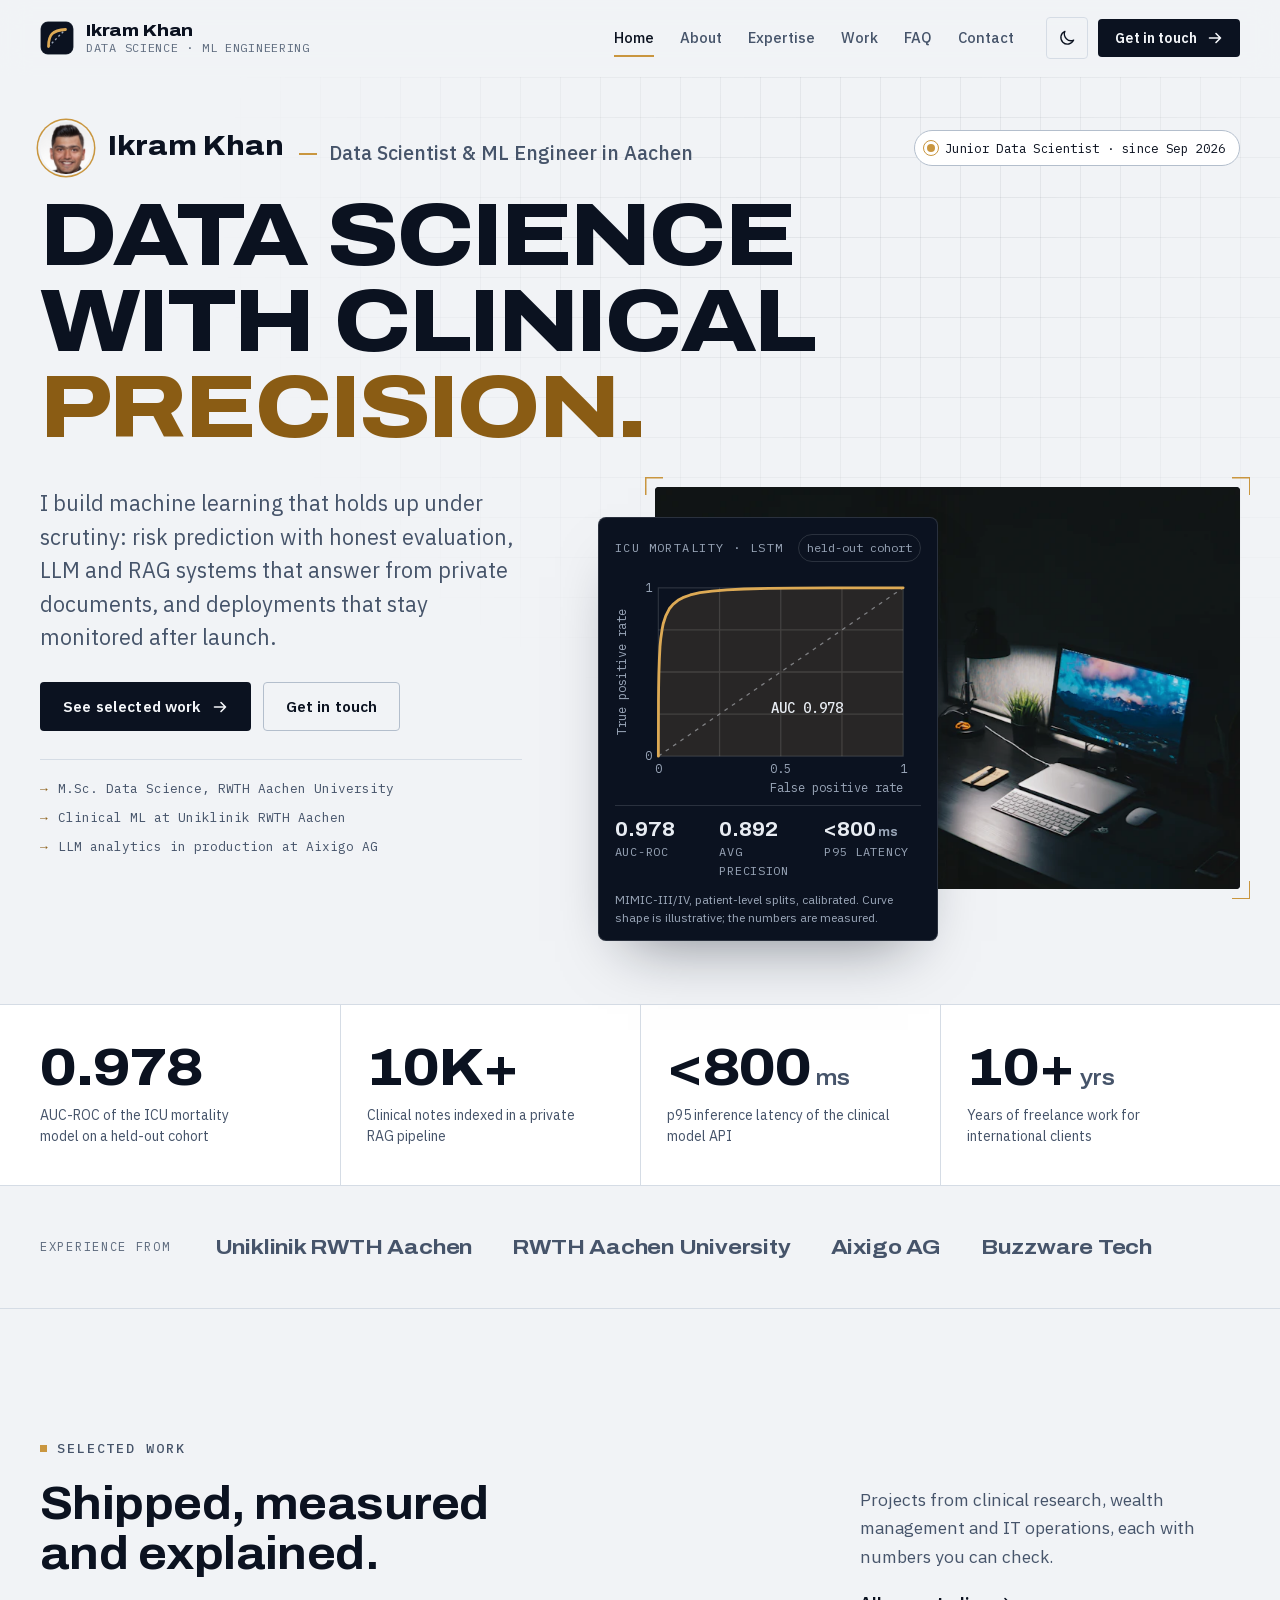
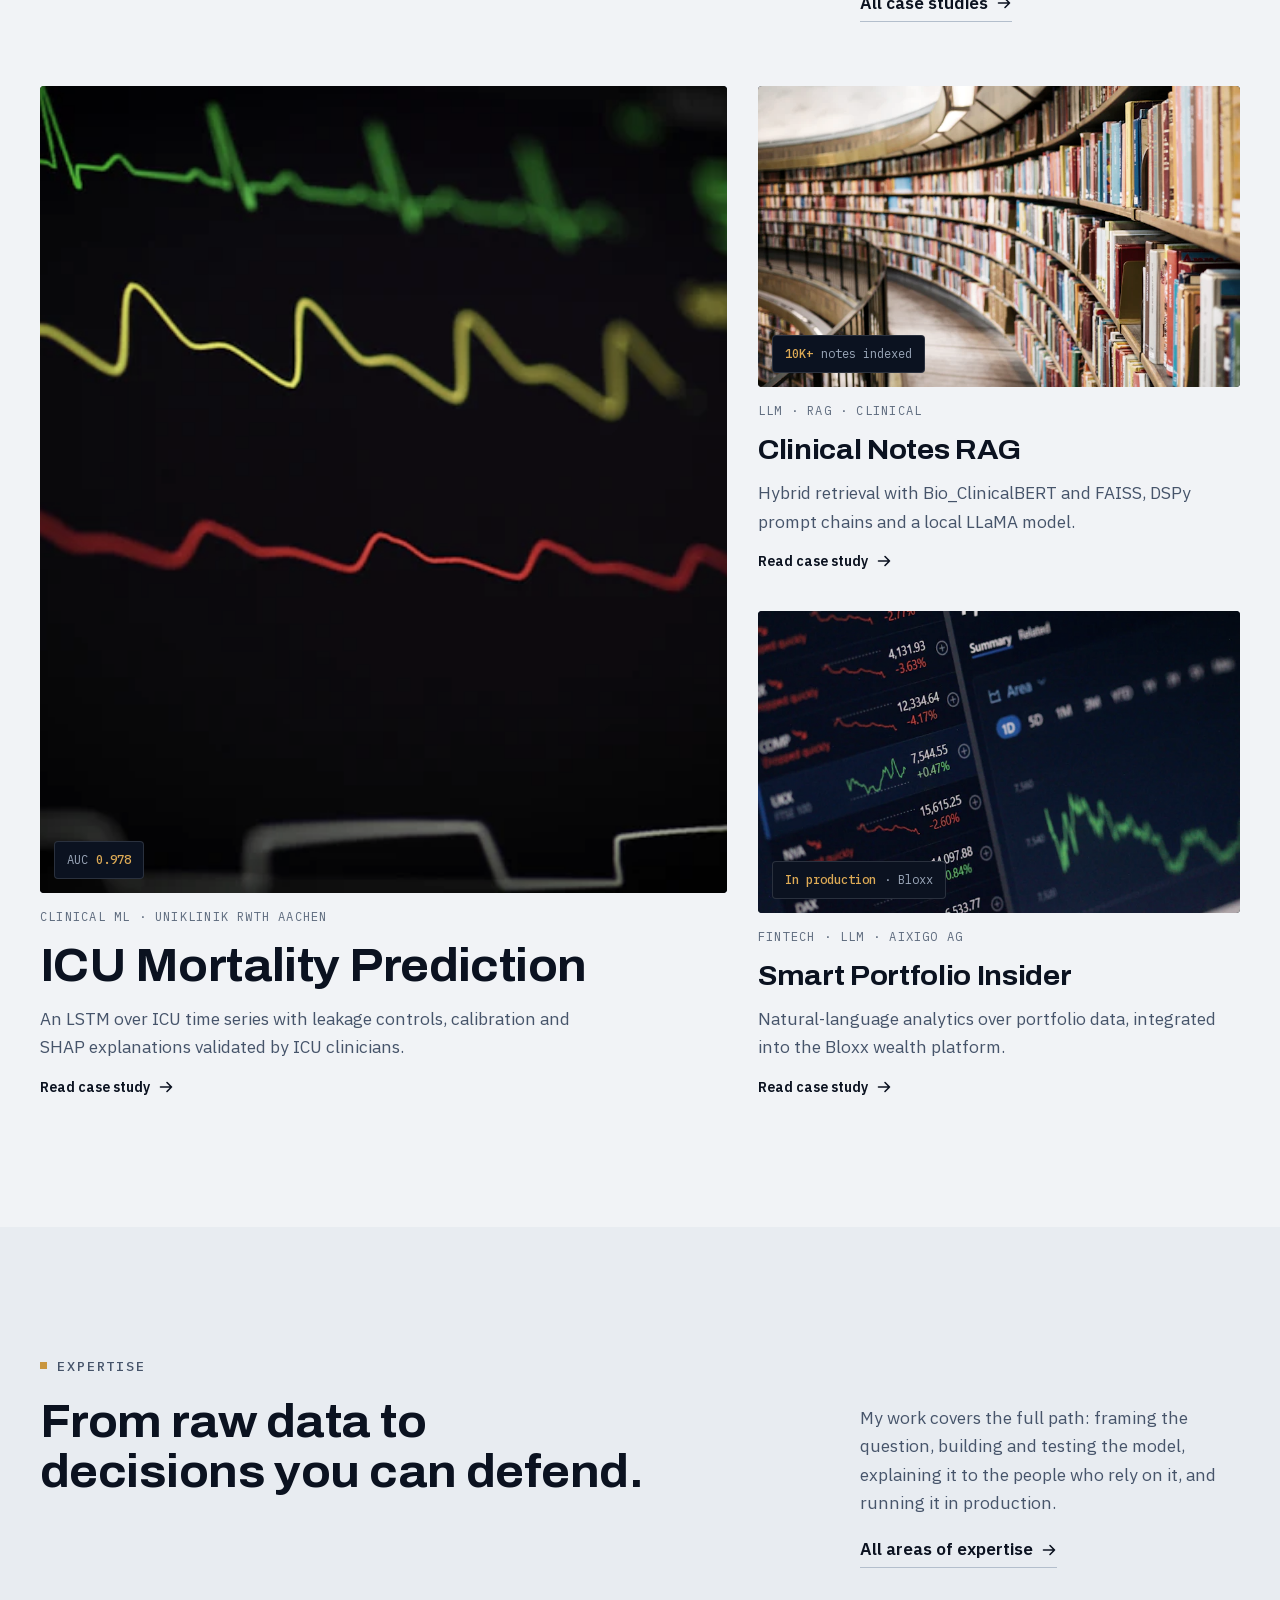
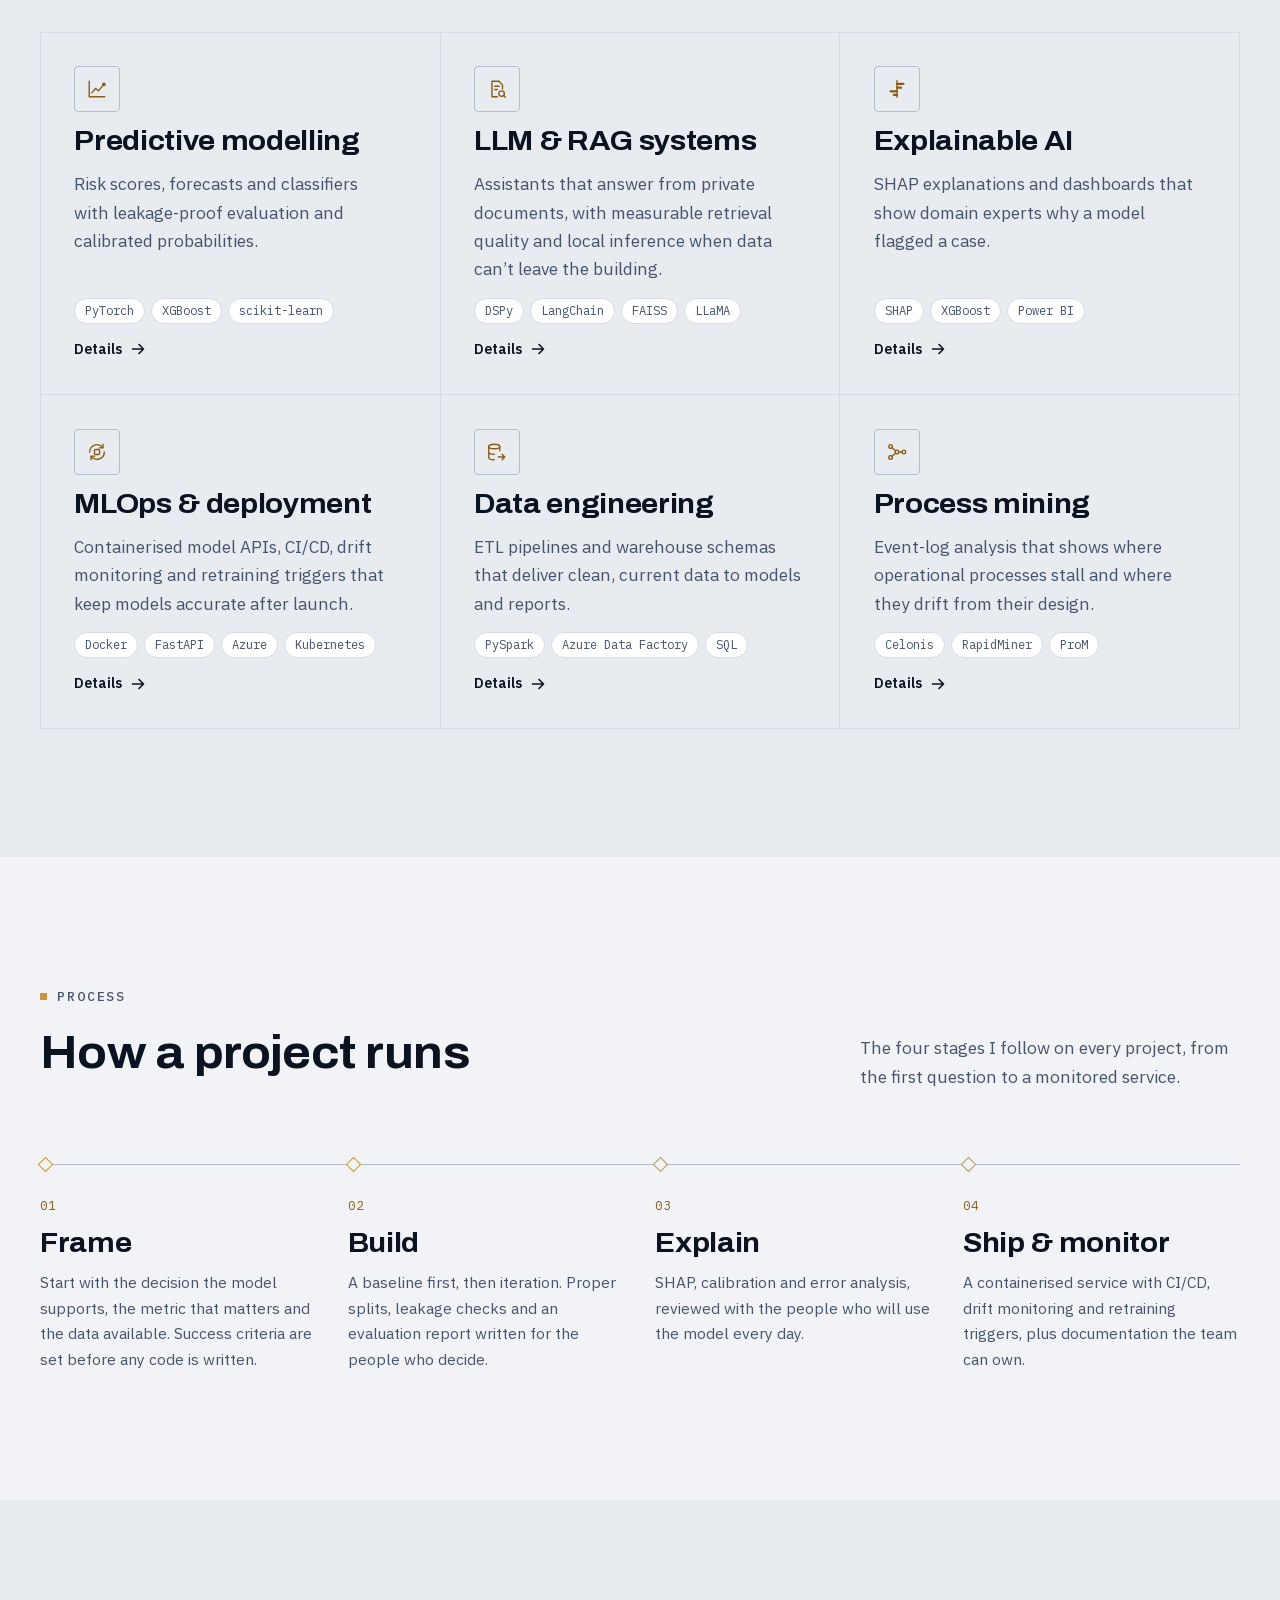
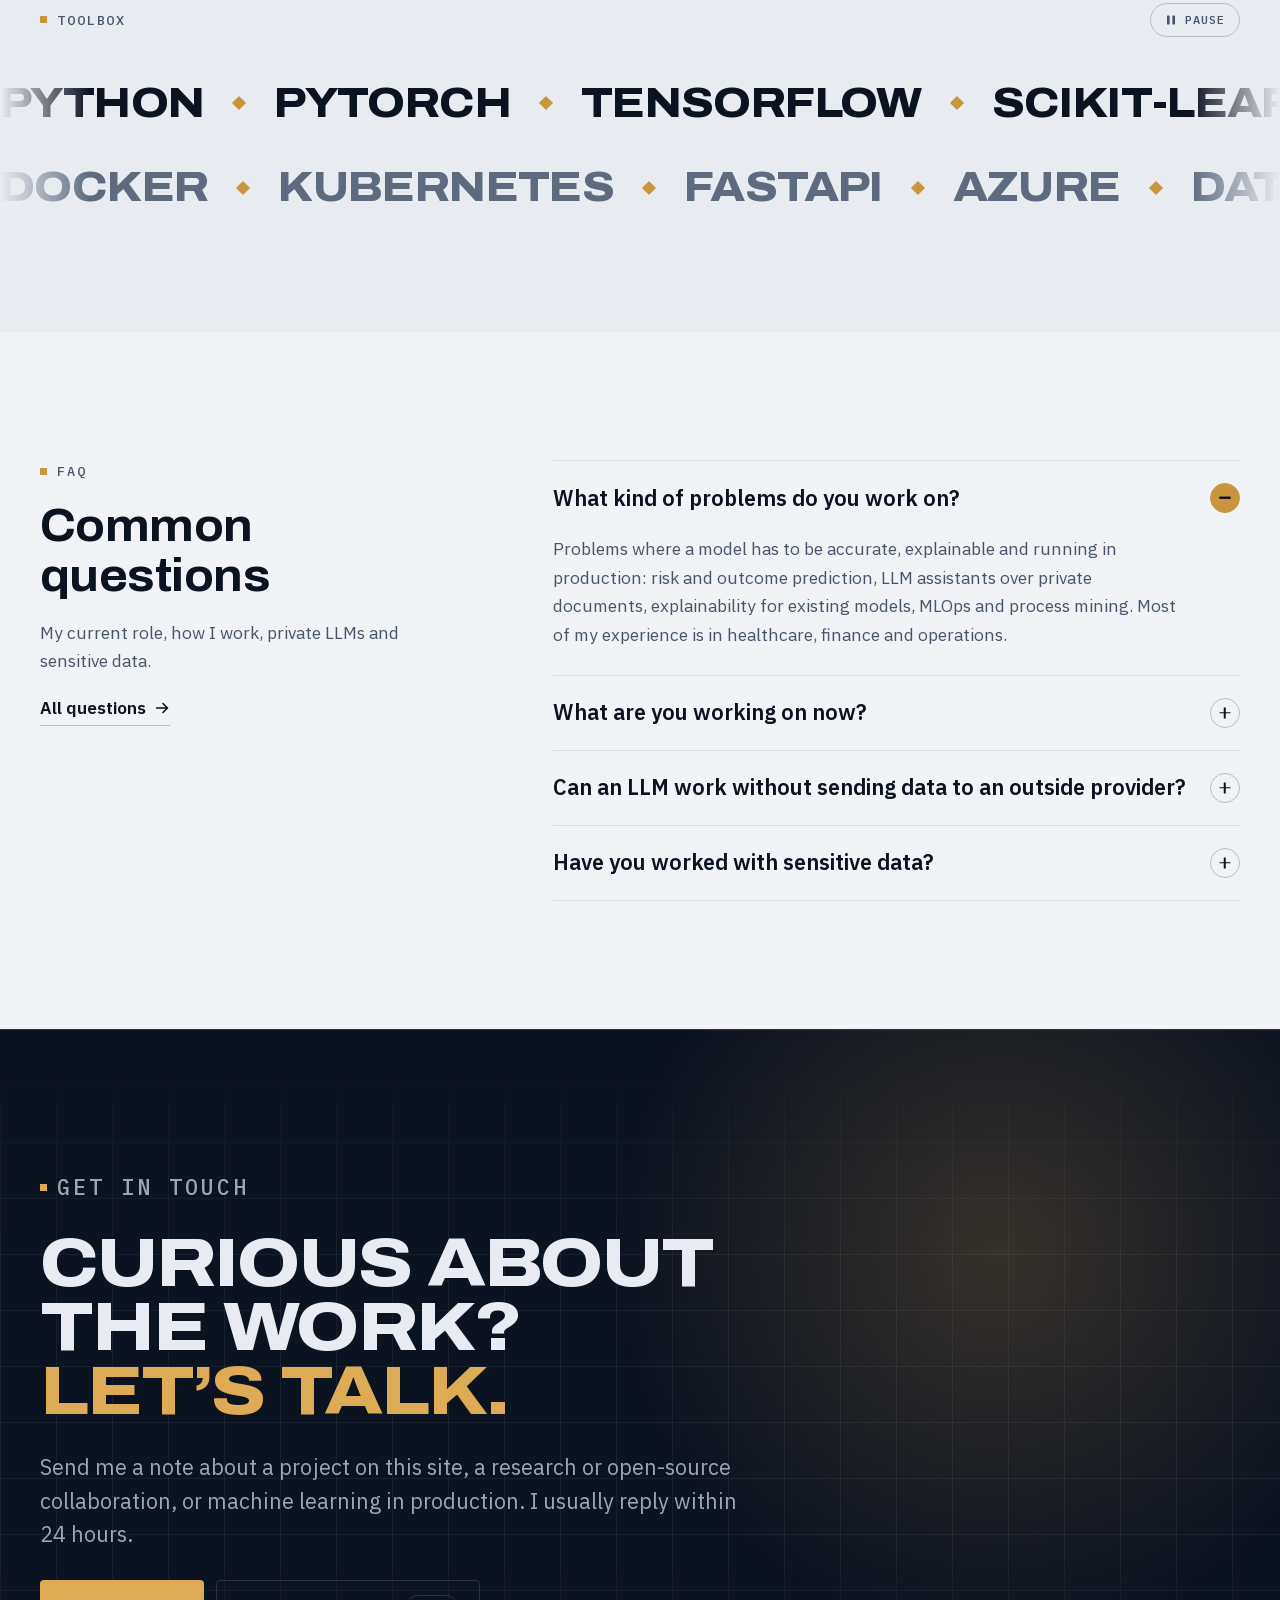
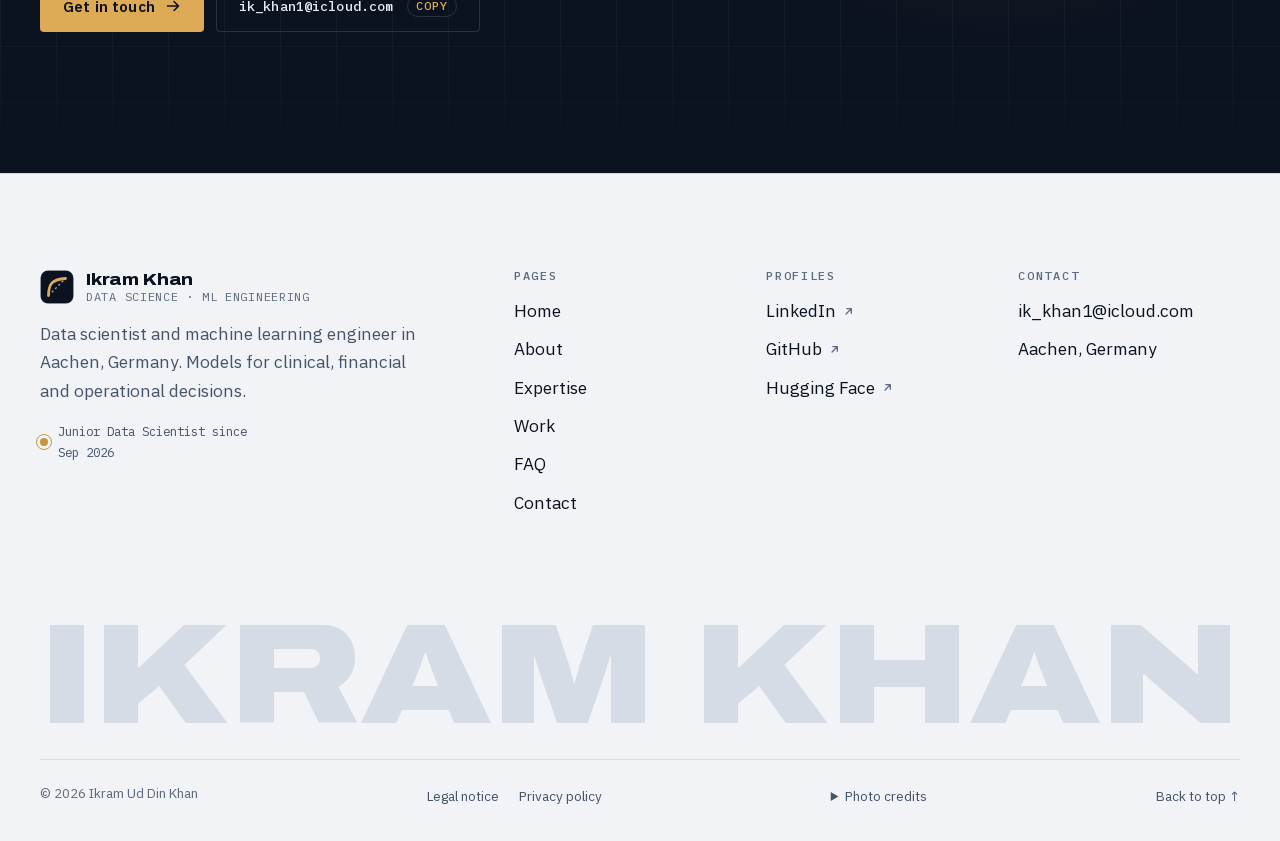
==== commit f0e94e4f: "New website" ====
--- a/index.html
+++ b/index.html
@@ -1,628 +1,441 @@
-<!DOCTYPE html>
+<!doctype html>
 <html lang="en">
 <head>
-<meta charset="UTF-8">
-<meta name="viewport" content="width=device-width, initial-scale=1.0">
-<title>Ikram Khan — Machine Learning Engineer</title>
-<link rel="preconnect" href="https://fonts.googleapis.com">
-<link rel="preconnect" href="https://fonts.gstatic.com" crossorigin>
-<link href="https://fonts.googleapis.com/css2?family=Fraunces:ital,opsz,wght@0,9..144,300;0,9..144,400;0,9..144,700;1,9..144,400&family=JetBrains+Mono:wght@400;700&family=Mulish:wght@300;400;600;700&display=swap" rel="stylesheet">
-<style>
-  :root {
-    --bg:#080C14;--bg2:#0F1522;--bg3:#161D2E;--surface:#1A2236;
-    --border:rgba(255,255,255,0.07);--border-h:rgba(255,255,255,0.14);
-    --text:#EDF2FF;--text2:#8A9BBB;--text3:#5A6A8A;
-    --accent:#F5A623;--accent2:#E8902B;--adim:rgba(245,166,35,0.12);
-    --teal:#14B8A6;--blue:#60A5FA;
-    --fd:'Fraunces',Georgia,serif;--fm:'JetBrains Mono',monospace;--fb:'Mulish',system-ui,sans-serif;
-    --r:12px;--rs:8px;--tr:0.25s cubic-bezier(0.4,0,0.2,1);--nh:64px;--mw:1080px;
-  }
-  *,*::before,*::after{box-sizing:border-box;margin:0;padding:0}
-  html{scroll-behavior:smooth}
-  body{background:var(--bg);color:var(--text);font-family:var(--fb);font-size:16px;line-height:1.7;-webkit-font-smoothing:antialiased}
-  nav{position:fixed;top:0;left:0;right:0;height:var(--nh);background:rgba(8,12,20,.88);backdrop-filter:blur(20px);border-bottom:1px solid var(--border);display:flex;align-items:center;z-index:100}
-  .ni{width:100%;max-width:var(--mw);margin:0 auto;padding:0 2rem;display:flex;align-items:center;justify-content:space-between}
-  .logo{font-family:var(--fm);font-size:14px;color:var(--accent);text-decoration:none;letter-spacing:.05em;cursor:pointer}
-  .logo span{color:var(--text2)}
-  .nl{display:flex;gap:0;list-style:none}
-  .nl a{display:block;padding:8px 16px;font-size:13px;font-weight:600;color:var(--text2);text-decoration:none;letter-spacing:.04em;transition:color var(--tr);cursor:pointer;border-radius:var(--rs)}
-  .nl a:hover{color:var(--text)}
-  .nl a.active{color:var(--accent)}
-  .ncta{padding:8px 20px!important;background:var(--adim)!important;border:1px solid rgba(245,166,35,.25)!important;color:var(--accent)!important;border-radius:var(--rs)!important}
-  .ncta:hover{background:rgba(245,166,35,.2)!important}
-  main{padding-top:var(--nh)}
-  .page{display:none}
-  .page.active{display:block}
-  .c{max-width:var(--mw);margin:0 auto;padding:0 2rem}
-  /* hero */
-  .hero{padding:100px 0 80px;position:relative;overflow:hidden}
-  .hero::before{content:'';position:absolute;top:-200px;right:-200px;width:600px;height:600px;background:radial-gradient(circle,rgba(245,166,35,.06) 0%,transparent 70%);pointer-events:none}
-  .hero::after{content:'';position:absolute;bottom:-100px;left:-100px;width:400px;height:400px;background:radial-gradient(circle,rgba(20,184,166,.05) 0%,transparent 70%);pointer-events:none}
-  .hc{display:grid;grid-template-columns:1fr auto;gap:4rem;align-items:center;position:relative;z-index:1}
-  .htag{display:inline-flex;align-items:center;gap:8px;font-family:var(--fm);font-size:12px;color:var(--teal);letter-spacing:.1em;margin-bottom:1.5rem}
-  .htag::before{content:'';width:24px;height:1px;background:var(--teal)}
-  h1{font-family:var(--fd);font-size:clamp(2.8rem,5vw,4rem);font-weight:700;line-height:1.1;letter-spacing:-.02em;margin-bottom:1rem}
-  h1 .ac{color:var(--accent);font-style:italic}
-  .tline{font-size:1.15rem;color:var(--text2);max-width:540px;margin-bottom:1.25rem;font-weight:300;line-height:1.6}
-  .bio{font-size:.93rem;color:var(--text2);max-width:520px;margin-bottom:2.5rem;line-height:1.85}
-  .acts{display:flex;gap:1rem;flex-wrap:wrap}
-  .btn{display:inline-flex;align-items:center;gap:8px;padding:12px 24px;border-radius:var(--rs);font-size:14px;font-weight:700;letter-spacing:.03em;cursor:pointer;transition:all var(--tr);text-decoration:none;border:none}
-  .bp{background:var(--accent);color:#0A0E14}
-  .bp:hover{background:var(--accent2);transform:translateY(-1px)}
-  .bo{background:transparent;color:var(--text);border:1px solid var(--border-h)}
-  .bo:hover{border-color:var(--accent);color:var(--accent);transform:translateY(-1px)}
-  .av{width:200px;height:200px;border-radius:50%;background:var(--surface);border:2px solid var(--border-h);position:relative;flex-shrink:0;display:flex;align-items:center;justify-content:center;overflow:hidden}
-  .av::before{content:'';position:absolute;inset:-2px;border-radius:50%;background:conic-gradient(from 0deg,var(--accent),var(--teal),transparent,var(--accent));z-index:-1;animation:spin 8s linear infinite}
-  @keyframes spin{to{transform:rotate(360deg)}}
-  .avi{font-family:var(--fd);font-size:3rem;font-weight:700;color:var(--text2);user-select:none}
-  /* metrics */
-  .mg{display:grid;grid-template-columns:repeat(4,1fr);gap:1px;background:var(--border);border:1px solid var(--border);border-radius:var(--r);overflow:hidden;margin:3rem 0}
-  .mc{background:var(--bg2);padding:1.75rem 1.5rem;transition:background var(--tr)}
-  .mc:hover{background:var(--bg3)}
-  .mv{font-family:var(--fm);font-size:1.9rem;font-weight:700;color:var(--accent);letter-spacing:-.02em;margin-bottom:4px}
-  .mv.bl{color:var(--blue)}
-  .mv.tl{color:var(--teal)}
-  .ml{font-size:.8rem;color:var(--text2);font-weight:600;letter-spacing:.08em;text-transform:uppercase}
-  .md{font-size:.78rem;color:var(--text3);margin-top:4px}
-  /* section headers */
-  .sh{display:flex;align-items:baseline;gap:1rem;margin-bottom:2.5rem}
-  .st{font-family:var(--fm);font-size:11px;color:var(--text3);letter-spacing:.12em;text-transform:uppercase}
-  h2{font-family:var(--fd);font-size:clamp(1.6rem,3vw,2rem);font-weight:700;line-height:1.2;letter-spacing:-.01em}
-  h3{font-family:var(--fd);font-size:1.3rem;font-weight:700}
-  /* project cards */
-  .pg{display:grid;grid-template-columns:repeat(3,1fr);gap:1.25rem;margin-bottom:5rem}
-  .pc{background:var(--bg2);border:1px solid var(--border);border-radius:var(--r);padding:1.75rem;cursor:pointer;transition:all var(--tr);display:flex;flex-direction:column;gap:1rem;position:relative;overflow:hidden}
-  .pc::before{content:'';position:absolute;top:0;left:0;right:0;height:2px;background:linear-gradient(90deg,var(--accent),transparent);opacity:0;transition:opacity var(--tr)}
-  .pc:hover{background:var(--bg3);border-color:var(--border-h);transform:translateY(-3px)}
-  .pc:hover::before{opacity:1}
-  .pb{display:inline-flex;align-items:center;gap:6px;font-family:var(--fm);font-size:10px;font-weight:700;letter-spacing:.1em;padding:4px 10px;border-radius:100px;text-transform:uppercase;width:fit-content}
-  .bcl{background:rgba(20,184,166,.12);color:var(--teal)}
-  .bll{background:rgba(96,165,250,.12);color:var(--blue)}
-  .bfi{background:var(--adim);color:var(--accent)}
-  .bpr{background:rgba(167,139,250,.12);color:#A78BFA}
-  .pc h3{font-size:1.05rem;line-height:1.3}
-  .pc p{font-size:.88rem;color:var(--text2);line-height:1.6;flex:1}
-  .pm{font-family:var(--fm);font-size:.85rem;color:var(--accent);font-weight:700}
-  .par{font-size:1.1rem;color:var(--text3);transition:color var(--tr),transform var(--tr)}
-  .pc:hover .par{color:var(--accent);transform:translateX(4px)}
-  .cf{display:flex;justify-content:space-between;align-items:center}
-  /* project full */
-  .pf{background:var(--bg2);border:1px solid var(--border);border-radius:var(--r);margin-bottom:2rem;overflow:hidden}
-  .pfh{padding:2rem 2.5rem;border-bottom:1px solid var(--border);display:flex;justify-content:space-between;align-items:flex-start;gap:2rem}
-  .pfb{padding:2.5rem;display:grid;grid-template-columns:1fr 1fr;gap:3rem}
-  .pt{font-family:var(--fm);font-size:11px;font-weight:700;color:var(--text3);letter-spacing:.12em;text-transform:uppercase;margin-bottom:1rem}
-  .pfb p{font-size:.9rem;color:var(--text2);line-height:1.8;margin-bottom:.75rem}
-  .ts{display:flex;flex-wrap:wrap;gap:8px}
-  .tt{font-family:var(--fm);font-size:11px;padding:4px 12px;background:var(--bg3);border:1px solid var(--border);border-radius:100px;color:var(--text2)}
-  .rl{list-style:none;display:flex;flex-direction:column;gap:10px}
-  .rl li{display:flex;gap:12px;font-size:.88rem;color:var(--text2);line-height:1.5}
-  .rl li::before{content:'→';color:var(--accent);flex-shrink:0;font-family:var(--fm)}
-  .pls{display:flex;gap:12px;margin-top:1.5rem}
-  .lb{display:inline-flex;align-items:center;gap:6px;padding:8px 16px;border:1px solid var(--border-h);border-radius:var(--rs);font-size:12px;font-weight:700;color:var(--text2);text-decoration:none;transition:all var(--tr);cursor:pointer;letter-spacing:.04em}
-  .lb:hover{border-color:var(--accent);color:var(--accent)}
-  .ad{background:var(--bg3);border:1px solid var(--border);border-radius:var(--rs);padding:1.5rem;font-family:var(--fm);font-size:11px;color:var(--text3);line-height:2.2;margin-bottom:1rem}
-  .ad .nd{color:var(--teal)}
-  .ad .ar{color:var(--text3)}
-  .ad .an{color:var(--accent)}
-  .ad .bn{color:var(--blue)}
-  /* about */
-  .agr{display:grid;grid-template-columns:1fr 1.4fr;gap:5rem;align-items:start}
-  .aph{width:100%;aspect-ratio:4/5;background:var(--surface);border-radius:var(--r);border:1px solid var(--border);display:flex;align-items:center;justify-content:center;position:relative;overflow:hidden}
-  .apc{font-family:var(--fd);font-size:6rem;color:var(--text3);opacity:.3}
-  .aph::after{content:'Replace with your headshot';position:absolute;bottom:20px;left:50%;transform:translateX(-50%);font-family:var(--fm);font-size:11px;color:var(--text3);white-space:nowrap}
-  .ac2 p{color:var(--text2);margin-bottom:1.25rem;line-height:1.8;font-size:.95rem}
-  .tl{margin:3rem 0;position:relative}
-  .tl::before{content:'';position:absolute;left:14px;top:6px;bottom:0;width:1px;background:var(--border)}
-  .tli{display:flex;gap:1.5rem;padding-bottom:2rem}
-  .tld{width:29px;height:29px;border-radius:50%;background:var(--bg2);border:1px solid var(--border-h);flex-shrink:0;display:flex;align-items:center;justify-content:center;font-size:12px;position:relative;z-index:1}
-  .tld.a{background:var(--adim);border-color:var(--accent);color:var(--accent)}
-  .tldt{font-family:var(--fm);font-size:11px;color:var(--text3);letter-spacing:.06em;margin-bottom:4px}
-  .tlti{font-family:var(--fd);font-size:1rem;font-weight:700;margin-bottom:2px}
-  .tlsu{font-size:.85rem;color:var(--accent);font-weight:600}
-  .tlde{font-size:.85rem;color:var(--text3);margin-top:6px;line-height:1.6}
-  .sg{margin-bottom:2rem}
-  .sgl{font-family:var(--fm);font-size:11px;color:var(--text3);letter-spacing:.12em;text-transform:uppercase;margin-bottom:12px}
-  .sk{padding:6px 14px;font-size:13px;font-weight:600;border-radius:100px;border:1px solid var(--border);background:var(--bg2);color:var(--text2);transition:all var(--tr)}
-  .sk:hover{border-color:var(--accent);color:var(--accent)}
-  .sk.hi{background:var(--adim);border-color:rgba(245,166,35,.3);color:var(--accent)}
-  /* blog */
-  .bgr{display:grid;grid-template-columns:repeat(2,1fr);gap:1.5rem}
-  .bca{background:var(--bg2);border:1px solid var(--border);border-radius:var(--r);padding:2rem;transition:all var(--tr);cursor:pointer}
-  .bca:hover{background:var(--bg3);border-color:var(--border-h);transform:translateY(-2px)}
-  .bca.cs{opacity:.5;cursor:default}
-  .bca.cs:hover{transform:none}
-  .bd{font-family:var(--fm);font-size:11px;color:var(--text3);margin-bottom:12px;letter-spacing:.06em}
-  .bca h3{font-size:1.05rem;line-height:1.35;margin-bottom:10px}
-  .bca p{font-size:.88rem;color:var(--text2);line-height:1.6}
-  .cp{display:inline-block;font-family:var(--fm);font-size:10px;font-weight:700;letter-spacing:.1em;padding:3px 10px;background:var(--bg3);border:1px solid var(--border);border-radius:100px;color:var(--text3);margin-top:12px;text-transform:uppercase}
-  /* contact */
-  .cgr{display:grid;grid-template-columns:1fr 1fr;gap:5rem;align-items:start}
-  .coi p{font-size:.95rem;color:var(--text2);line-height:1.8;margin-bottom:1rem}
-  .avb{display:inline-flex;align-items:center;gap:8px;padding:8px 16px;background:rgba(20,184,166,.08);border:1px solid rgba(20,184,166,.2);border-radius:100px;font-size:13px;font-weight:600;color:var(--teal);margin-bottom:2rem}
-  .avb::before{content:'';width:7px;height:7px;border-radius:50%;background:var(--teal);animation:pulse 2s infinite}
-  @keyframes pulse{0%,100%{opacity:1;transform:scale(1)}50%{opacity:.5;transform:scale(.85)}}
-  .cls{display:flex;flex-direction:column;gap:12px;margin-top:2rem}
-  .cl{display:flex;align-items:center;gap:1rem;padding:16px 20px;background:var(--bg2);border:1px solid var(--border);border-radius:var(--rs);text-decoration:none;transition:all var(--tr);cursor:pointer}
-  .cl:hover{background:var(--bg3);border-color:var(--border-h);transform:translateX(4px)}
-  .cli{width:36px;height:36px;border-radius:8px;display:flex;align-items:center;justify-content:center;font-size:16px;flex-shrink:0}
-  .clt{flex:1}
-  .cll{font-family:var(--fm);font-size:11px;color:var(--text3);letter-spacing:.08em;text-transform:uppercase;margin-bottom:2px}
-  .clv{font-size:14px;font-weight:600;color:var(--text)}
-  .ca{color:var(--text3);font-size:1.2rem;transition:color var(--tr)}
-  .cl:hover .ca{color:var(--accent)}
-  .cfo{background:var(--bg2);border:1px solid var(--border);border-radius:var(--r);padding:2rem}
-  .fti{font-family:var(--fd);font-size:1.15rem;font-weight:700;margin-bottom:1.5rem}
-  .fg{margin-bottom:1.25rem}
-  .fg label{display:block;font-size:12px;font-weight:700;color:var(--text2);letter-spacing:.06em;text-transform:uppercase;margin-bottom:8px}
-  .fg input,.fg textarea{width:100%;padding:12px 16px;background:var(--bg3);border:1px solid var(--border);border-radius:var(--rs);color:var(--text);font-family:var(--fb);font-size:14px;transition:border-color var(--tr);outline:none;resize:vertical}
-  .fg input:focus,.fg textarea:focus{border-color:rgba(245,166,35,.4)}
-  .fg textarea{min-height:120px}
-  /* exp grid */
-  .eg{display:grid;grid-template-columns:1fr 1fr;gap:1px;background:var(--border);border:1px solid var(--border);border-radius:var(--r);overflow:hidden;margin-bottom:5rem}
-  .ec{background:var(--bg2);padding:2rem}
-  .ei{margin-bottom:1.75rem}
-  .ei:last-child{margin-bottom:0}
-  .edt{font-family:var(--fm);font-size:11px;color:var(--text3)}
-  .ero{font-weight:700;margin:3px 0}
-  .eco{font-size:.88rem;color:var(--accent)}
-  .ede{font-size:.82rem;color:var(--text3);margin-top:4px;line-height:1.6}
-  /* footer */
-  footer{border-top:1px solid var(--border);padding:2.5rem 0;margin-top:5rem}
-  .fi{max-width:var(--mw);margin:0 auto;padding:0 2rem;display:flex;justify-content:space-between;align-items:center}
-  .fc{font-family:var(--fm);font-size:12px;color:var(--text3)}
-  .fls{display:flex;gap:1.5rem}
-  .fls a{font-size:12px;color:var(--text3);text-decoration:none;transition:color var(--tr);cursor:pointer}
-  .fls a:hover{color:var(--text2)}
-  @media(max-width:900px){
-    .hc,.agr,.cgr{grid-template-columns:1fr}
-    .av{width:140px;height:140px}
-    .mg{grid-template-columns:repeat(2,1fr)}
-    .pg,.pfb,.eg{grid-template-columns:1fr}
-    .pfh{flex-direction:column}
-    .bgr{grid-template-columns:1fr}
-    .nl{display:none}
-    h1{font-size:2.4rem}
-  }
-</style>
+<meta charset="utf-8">
+<meta name="viewport" content="width=device-width, initial-scale=1, viewport-fit=cover">
+<title>Ikram Khan | Data Scientist &amp; ML Engineer in Aachen</title>
+<meta name="claude:viewport-fit-sides" content="cover">
+<meta name="description" content="Ikram Khan is a data scientist and ML engineer in Aachen building clinical risk models, LLM and RAG systems, explainable AI and MLOps for production.">
+<meta name="author" content="Ikram Ud Din Khan">
+<meta name="robots" content="index, follow, max-image-preview:large">
+<meta name="theme-color" content="#F1F3F6">
+<link rel="canonical" href="https://ikramkhan.de/">
+<meta property="og:type" content="website">
+<meta property="og:site_name" content="Ikram Khan">
+<meta property="og:locale" content="en_GB">
+<meta property="og:title" content="Ikram Khan | Data Scientist &amp; ML Engineer in Aachen">
+<meta property="og:description" content="Ikram Khan is a data scientist and ML engineer in Aachen building clinical risk models, LLM and RAG systems, explainable AI and MLOps for production.">
+<meta property="og:url" content="https://ikramkhan.de/">
+<meta property="og:image" content="https://ikramkhan.de/assets/img/og-card.jpg">
+<meta property="og:image:width" content="1200">
+<meta property="og:image:height" content="630">
+<meta property="og:image:alt" content="Ikram Khan, Data Scientist and ML Engineer in Aachen, beside an ROC curve at AUC 0.978.">
+<meta name="twitter:card" content="summary_large_image">
+<meta name="twitter:title" content="Ikram Khan | Data Scientist &amp; ML Engineer in Aachen">
+<meta name="twitter:description" content="Ikram Khan is a data scientist and ML engineer in Aachen building clinical risk models, LLM and RAG systems, explainable AI and MLOps for production.">
+<meta name="twitter:image" content="https://ikramkhan.de/assets/img/og-card.jpg">
+<meta name="twitter:image:alt" content="Ikram Khan, Data Scientist and ML Engineer in Aachen, beside an ROC curve at AUC 0.978.">
+<link rel="icon" href="favicon.svg" type="image/svg+xml">
+<link rel="apple-touch-icon" href="apple-touch-icon.png">
+<link rel="preload" href="assets/fonts/archivo-100-900-normal-latin.woff2" as="font" type="font/woff2" crossorigin>
+<link rel="preload" href="assets/fonts/ibm-plex-sans-normal-latin.woff2" as="font" type="font/woff2" crossorigin>
+<link rel="stylesheet" href="assets/css/fonts.css">
+<link rel="stylesheet" href="assets/css/styles.css">
+<script>(function(){var d=document.documentElement;if(!d.lang)d.lang='en';d.classList.add('js');try{var t=localStorage.getItem('ik-theme');if(t==='dark'||t==='light')d.setAttribute('data-theme',t)}catch(e){}try{if(sessionStorage.getItem('ik-intro'))d.classList.add('intro-seen');else sessionStorage.setItem('ik-intro','1')}catch(e){}})();</script>
 </head>
 <body>
-
-<nav>
-  <div class="ni">
-    <a class="logo" onclick="go('home')">IK<span>.de</span></a>
-    <ul class="nl">
-      <li><a onclick="go('home')" class="active" data-p="home">Home</a></li>
-      <li><a onclick="go('projects')" data-p="projects">Projects</a></li>
-      <li><a onclick="go('about')" data-p="about">About</a></li>
-      <li><a onclick="go('blog')" data-p="blog">Blog</a></li>
-      <li><a onclick="go('contact')" data-p="contact" class="ncta">Get in Touch</a></li>
+<a class="skip-link" href="#main">Skip to content</a>
+<header class="site-header" id="top">
+  <div class="container header-inner">
+    <a class="brand" href="./" aria-label="Ikram Khan, home"><svg class="brand-mark" viewBox="0 0 32 32" aria-hidden="true"><rect class="bm-bg" x="0.5" y="0.5" width="31" height="31" rx="7"/><path class="bm-chance" d="M8 24 24 8"/><path class="bm-curve" pathLength="1" d="M8 24C8 13 11.5 8.6 24 8"/></svg><span class="brand-text"><span class="brand-name">Ikram Khan</span><span class="brand-role">Data Science &middot; ML Engineering</span></span></a>
+    <nav class="primary-nav" aria-label="Main">
+      <ul>
+        <li><a href="./" aria-current="page">Home</a></li>
+        <li><a href="about.html">About</a></li>
+        <li><a href="expertise.html">Expertise</a></li>
+        <li><a href="work.html">Work</a></li>
+        <li><a href="faq.html">FAQ</a></li>
+        <li><a href="contact.html">Contact</a></li>
+      </ul>
+    </nav>
+    <div class="header-actions">
+      <button class="icon-btn theme-toggle" type="button" data-theme-toggle aria-pressed="false" aria-label="Switch to dark mode"><svg viewBox="0 0 24 24" aria-hidden="true"><g class="sun"><circle cx="12" cy="12" r="4"/><path d="M12 2.5v2M12 19.5v2M4.6 4.6 6 6M18 18l1.4 1.4M2.5 12h2M19.5 12h2M4.6 19.4 6 18M18 6l1.4-1.4"/></g><path class="moon" d="M20 14.5A8 8 0 0 1 9.5 4a8 8 0 1 0 10.5 10.5Z"/></svg></button>
+      <a class="btn btn-primary btn-sm header-cta" href="contact.html">Get in touch <svg class="i i-arrow" viewBox="0 0 16 16" aria-hidden="true"><path d="M2.5 8h11M9 3.5 13.5 8 9 12.5"/></svg></a>
+      <button class="icon-btn menu-toggle" type="button" aria-expanded="false" aria-controls="mobile-menu"><span class="sr-only">Menu</span><span class="menu-icon" aria-hidden="true"><span></span><span></span></span></button>
+    </div>
+  </div>
+  <div class="scroll-progress" aria-hidden="true"></div>
+</header>
+<div class="mobile-menu" id="mobile-menu">
+  <nav aria-label="Mobile">
+    <ul>
+      <li><a class="mm-link" href="./" style="--i:0" aria-current="page">Home <svg class="i i-arrow" viewBox="0 0 16 16" aria-hidden="true"><path d="M2.5 8h11M9 3.5 13.5 8 9 12.5"/></svg></a></li>
+      <li><a class="mm-link" href="about.html" style="--i:1">About <svg class="i i-arrow" viewBox="0 0 16 16" aria-hidden="true"><path d="M2.5 8h11M9 3.5 13.5 8 9 12.5"/></svg></a></li>
+      <li><a class="mm-link" href="expertise.html" style="--i:2">Expertise <svg class="i i-arrow" viewBox="0 0 16 16" aria-hidden="true"><path d="M2.5 8h11M9 3.5 13.5 8 9 12.5"/></svg></a></li>
+      <li><a class="mm-link" href="work.html" style="--i:3">Work <svg class="i i-arrow" viewBox="0 0 16 16" aria-hidden="true"><path d="M2.5 8h11M9 3.5 13.5 8 9 12.5"/></svg></a></li>
+      <li><a class="mm-link" href="faq.html" style="--i:4">FAQ <svg class="i i-arrow" viewBox="0 0 16 16" aria-hidden="true"><path d="M2.5 8h11M9 3.5 13.5 8 9 12.5"/></svg></a></li>
+      <li><a class="mm-link" href="contact.html" style="--i:5">Contact <svg class="i i-arrow" viewBox="0 0 16 16" aria-hidden="true"><path d="M2.5 8h11M9 3.5 13.5 8 9 12.5"/></svg></a></li>
     </ul>
-  </div>
-</nav>
-
-<main>
-
-<!-- HOME -->
-<div id="page-home" class="page active">
-  <section class="hero">
-    <div class="c">
-      <div class="hc">
-        <div>
-          <div class="htag">Machine Learning Engineer · Aachen, Germany</div>
-          <h1>I build ML systems<br>that <span class="ac">actually work</span></h1>
-          <p class="tline">Clinical ML · LLM engineering · production deployment — from ICU mortality models to LLM-powered wealth analytics.</p>
-          <p class="bio">M.Sc. Data Science, RWTH Aachen · Research Assistant at Uniklinik RWTH · Working Student at Aixigo AG. Full ML lifecycle: data engineering, model training, SHAP explainability, Docker/Azure deployment, and model monitoring. Open to MLE roles in Munich and Germany.</p>
-          <div class="acts">
-            <button class="btn bp" onclick="go('projects')">View Projects →</button>
-            <button class="btn bo" onclick="go('contact')">Get in Touch</button>
-          </div>
+  </nav>
+  <div class="mm-foot">
+    <a class="btn btn-primary" href="contact.html">Get in touch <svg class="i i-arrow" viewBox="0 0 16 16" aria-hidden="true"><path d="M2.5 8h11M9 3.5 13.5 8 9 12.5"/></svg></a>
+    <p class="mm-contact">ik_khan1@icloud.com</p>
+  </div>
+</div>
+<main id="main" data-page="index">
+<section class="hero" aria-labelledby="hero-name">
+  <div class="container hero-grid">
+    <div class="hero-head">
+      <div class="hero-id">
+        <div class="hero-person">
+          <img class="avatar" src="assets/img/ikram-khan-avatar.jpg" width="240" height="240" alt="Portrait of Ikram Khan">
+          <h1 class="hero-name" id="hero-name"><span class="hn-name">Ikram Khan</span> <span class="hn-role">Data Scientist &amp; ML Engineer in Aachen</span></h1>
         </div>
-        <div class="av">
-          <!-- To use your actual photo: replace this span with <img src="your-photo.jpg" alt="Ikram Khan" style="width:100%;height:100%;object-fit:cover;border-radius:50%"> -->
-          <span class="avi">IK</span>
+        <span class="status"><span class="pulse" aria-hidden="true"></span>Junior Data Scientist &middot; since Sep 2026</span>
+      </div>
+      <p class="hero-title">
+        <span class="line"><span style="--i:0">Data science</span></span>
+        <span class="line"><span style="--i:1">with clinical</span></span>
+        <span class="line"><span style="--i:2"><em>precision.</em></span></span>
+      </p>
+    </div>
+
+    <div class="hero-body">
+      <p class="lead">I build machine learning that holds up under scrutiny: risk prediction with honest evaluation, LLM and RAG systems that answer from private documents, and deployments that stay monitored after launch.</p>
+      <div class="hero-actions">
+        <a class="btn btn-primary" href="work.html">See selected work <svg class="i i-arrow" viewBox="0 0 16 16" aria-hidden="true"><path d="M2.5 8h11M9 3.5 13.5 8 9 12.5"/></svg></a>
+        <a class="btn btn-secondary" href="contact.html">Get in touch</a>
+      </div>
+      <ul class="hero-notes">
+        <li>M.Sc. Data Science, RWTH Aachen University</li>
+        <li>Clinical ML at Uniklinik RWTH Aachen</li>
+        <li>LLM analytics in production at Aixigo AG</li>
+      </ul>
+    </div>
+
+    <figure class="hero-visual">
+      <div class="frame">
+        <picture>
+          <source media="(max-width: 959px)" srcset="[data-uri]">
+          <img src="assets/img/hero-desk-1600.webp" srcset="assets/img/hero-desk-800.webp 800w, assets/img/hero-desk-1600.webp 1600w" sizes="46vw" width="1600" height="1096" alt="A dark home office: a monitor, keyboard and laptop on a black desk, lit by a single lamp." fetchpriority="high">
+        </picture>
+      </div>
+      <span class="ticks" aria-hidden="true"></span>
+
+      <div class="model-card" role="group" aria-label="Model summary for the ICU mortality predictor">
+        <div class="mc-head">
+          <span class="mc-title">ICU mortality &middot; LSTM</span>
+          <span class="mc-chip">held-out cohort</span>
         </div>
-      </div>
-    </div>
-  </section>
-
-  <div class="c">
-    <div class="mg">
-      <div class="mc"><div class="mv">0.978</div><div class="ml">AUC-ROC</div><div class="md">ICU mortality · MIMIC-III/IV · LSTM</div></div>
-      <div class="mc"><div class="mv bl">0.892</div><div class="ml">Avg Precision</div><div class="md">Patient-level splits · temporal windowing · calibrated</div></div>
-      <div class="mc"><div class="mv tl">10K+</div><div class="ml">Clinical Notes</div><div class="md">Bio_ClinicalBERT · FAISS · local LLaMA · RAG</div></div>
-      <div class="mc"><div class="mv">&lt;800ms</div><div class="ml">p95 Latency</div><div class="md">FastAPI · Docker · Azure CI/CD</div></div>
-    </div>
-
-    <div class="sh"><span class="st">01 /</span><h2>Featured Projects</h2></div>
-    <div class="pg">
-      <div class="pc" onclick="go('projects')">
-        <div class="pb bcl">Clinical ML</div>
-        <h3>ICU Mortality Prediction System</h3>
-        <p>LSTM-based predictor on MIMIC-III/IV. Full ETL → feature engineering → training → containerised inference API. XGBoost + SHAP explainability dashboards validated by ICU clinicians.</p>
-        <div class="cf"><span class="pm">AUC 0.978 · AP 0.892</span><span class="par">→</span></div>
-      </div>
-      <div class="pc" onclick="go('projects')">
-        <div class="pb bll">LLM · RAG</div>
-        <h3>Clinical Notes RAG Pipeline</h3>
-        <p>Hybrid retrieval over discharge summaries. Bio_ClinicalBERT dense embeddings + keyword search, DSPy-optimised prompt chains, local LLaMA generation — precision@k + faithfulness eval harness.</p>
-        <div class="cf"><span class="pm">Faithfulness evaluated</span><span class="par">→</span></div>
-      </div>
-      <div class="pc" onclick="go('projects')">
-        <div class="pb bfi">FinTech · LLM</div>
-        <h3>Smart Portfolio Insider</h3>
-        <p>LLM-powered analytics over financial dataframes at Aixigo AG. LangChain + DSPy RAG, prompt guardrails, streaming UX. Integrated into the Bloxx wealth platform in production.</p>
-        <div class="cf"><span class="pm">Production deployed</span><span class="par">→</span></div>
-      </div>
-    </div>
-
-    <div class="sh"><span class="st">02 /</span><h2>Experience &amp; Education</h2></div>
-    <div class="eg">
-      <div class="ec">
-        <div class="pt">Work Experience</div>
-        <div class="ei"><div class="edt">Aug 2024 – Dec 2025</div><div class="ero">Research Assistant — Clinical ML</div><div class="eco">Uniklinik RWTH Aachen · Institute for Computational Biomedicine</div><div class="ede">ICU mortality (LSTM, AUC 0.978, AP 0.892), production RAG pipeline, XGBoost + SHAP clinician dashboards, model monitoring with retraining triggers, Docker/Azure CI/CD.</div></div>
-        <div class="ei"><div class="edt">Jan 2023 – Apr 2024</div><div class="ero">AI &amp; Software Development (Working Student)</div><div class="eco">Aixigo AG</div><div class="ede">Smart Portfolio Insider (LangChain + DSPy RAG), ML microservices (PyTorch, scikit-learn) via FastAPI + Docker, ETL pipelines, GitLab/Jenkins CI, FitNesse testing.</div></div>
-        <div class="ei"><div class="edt">Sep 2019 – Sep 2020</div><div class="ero">Technical Consultant</div><div class="eco">Buzzware Tech</div><div class="ede">End-to-end project delivery, Agile/Kanban, data warehouse schemas, ETL pipelines, Power BI dashboards.</div></div>
-        <div class="ei"><div class="edt">2017 – 2019</div><div class="ero">Software Developer</div><div class="eco">EBMAC · MADD Solutions</div><div class="ede">RESTful APIs (Python/Java), SQL/NoSQL backends, front-end dashboards, CI and containerisation.</div></div>
-        <div class="ei"><div class="edt">10+ years</div><div class="ero">Freelance Full-Stack &amp; ML/AI</div><div class="eco">Fiverr (IkramKhan8)</div><div class="ede">Full-stack development, custom ML models, LLM fine-tuning, ETL pipelines for international clients.</div></div>
-      </div>
-      <div class="ec">
-        <div class="pt">Education</div>
-        <div class="ei"><div class="edt">2020 – 2025</div><div class="ero">M.Sc. Data Science</div><div class="eco">RWTH Aachen University, Germany</div><div class="ede">Thesis: Combinatorial optimisation (vertex elimination in graphs) using branch and bound on NVIDIA GPUs — CUDA-accelerated.</div></div>
-        <div class="ei"><div class="edt">2013 – 2017</div><div class="ero">B.S. Computer Science</div><div class="eco">University of Management &amp; Technology (UMT), Pakistan</div></div>
-        <div class="pt" style="margin-top:2rem">Certifications</div>
-        <div class="ei"><div class="ede" style="color:var(--text2)">Celonis: Use and Interpret Views · Celonis Foundations<br>CITI Program (MIT): Human Research &amp; Data/Specimens Only Research 2 · Conflicts of Interest</div></div>
-        <div class="pt" style="margin-top:2rem">Languages</div>
-        <div class="ei"><div class="ede" style="color:var(--text2)">English — C1 (Professional working proficiency)<br>German — A2, actively pursuing B1</div></div>
-        <div class="pt" style="margin-top:2rem">Profiles</div>
-        <div style="display:flex;gap:8px;flex-wrap:wrap;margin-top:.5rem">
-          <span class="tt">github.com/IkramKhan8</span>
-          <span class="tt">huggingface.co/IkramKhan8</span>
-          <span class="tt">ikramkhan.de</span>
+        <svg class="roc" viewBox="0 0 240 178" role="img" aria-labelledby="roc-t roc-d">
+          <title id="roc-t">ROC curve of the ICU mortality model</title>
+          <desc id="roc-d">An illustrative ROC curve drawn at the reported AUC of 0.978. It rises almost vertically and stays far above the dashed chance line.</desc>
+          <path class="grid" d="M82 14V146M130 14V146M178 14V146M34 47H226M34 80H226M34 113H226"/>
+          <rect class="plot" x="34" y="14" width="192" height="132"/>
+          <path class="chance" d="M34 146 226 14"/>
+          <path class="area" d="M34.0 146.0 L34.1 102.6 L34.2 92.6 L34.4 81.6 L34.8 69.7 L35.3 59.9 L35.9 53.7 L36.9 46.9 L37.8 42.2 L39.8 36.0 L42.6 30.4 L45.5 26.9 L49.4 23.8 L53.2 21.7 L59.0 19.6 L66.6 17.8 L76.2 16.5 L87.8 15.6 L101.2 14.9 L120.4 14.4 L139.6 14.2 L168.4 14.0 L197.2 14.0 L226.0 14.0 L226 146 Z"/>
+          <path class="curve" pathLength="1" d="M34.0 146.0 L34.1 102.6 L34.2 92.6 L34.4 81.6 L34.8 69.7 L35.3 59.9 L35.9 53.7 L36.9 46.9 L37.8 42.2 L39.8 36.0 L42.6 30.4 L45.5 26.9 L49.4 23.8 L53.2 21.7 L59.0 19.6 L66.6 17.8 L76.2 16.5 L87.8 15.6 L101.2 14.9 L120.4 14.4 L139.6 14.2 L168.4 14.0 L197.2 14.0 L226.0 14.0"/>
+          <text x="34" y="159" text-anchor="middle">0</text>
+          <text x="130" y="159" text-anchor="middle">0.5</text>
+          <text x="226" y="159" text-anchor="middle">1</text>
+          <text x="29" y="149" text-anchor="end">0</text>
+          <text x="29" y="17" text-anchor="end">1</text>
+          <text x="226" y="174" text-anchor="end">False positive rate</text>
+          <text x="9" y="80" text-anchor="middle" transform="rotate(-90 9 80)">True positive rate</text>
+          <text class="auc-label" x="122" y="112">AUC 0.978</text>
+        </svg>
+        <dl class="mc-stats">
+          <div><dt>AUC-ROC</dt><dd>0.978</dd></div>
+          <div><dt>Avg precision</dt><dd>0.892</dd></div>
+          <div><dt>p95 latency</dt><dd>&lt;800<small>ms</small></dd></div>
+        </dl>
+        <p class="mc-note">MIMIC-III/IV, patient-level splits, calibrated. Curve shape is illustrative; the numbers are measured.</p>
+      </div>
+    </figure>
+  </div>
+</section>
+
+<section class="metrics" aria-label="Key numbers">
+  <div class="container">
+    <dl class="metrics-grid">
+      <div class="metric"><dt>AUC-ROC of the ICU mortality model on a held-out cohort</dt><dd><span data-count="0.978" data-decimals="3">0.978</span></dd></div>
+      <div class="metric"><dt>Clinical notes indexed in a private RAG pipeline</dt><dd><span data-count="10" data-suffix="K+">10K+</span></dd></div>
+      <div class="metric"><dt>p95 inference latency of the clinical model API</dt><dd><span data-count="800" data-from="2400" data-prefix="&lt;">&lt;800</span><span class="unit">ms</span></dd></div>
+      <div class="metric"><dt>Years of freelance work for international clients</dt><dd><span data-count="10" data-suffix="+">10+</span><span class="unit">yrs</span></dd></div>
+    </dl>
+  </div>
+</section>
+
+<section class="creds" aria-label="Experience">
+  <div class="container creds-inner">
+    <p class="creds-label">Experience from</p>
+    <ul>
+      <li>Uniklinik RWTH Aachen</li>
+      <li>RWTH Aachen University</li>
+      <li>Aixigo AG</li>
+      <li>Buzzware Tech</li>
+    </ul>
+  </div>
+</section>
+
+<section class="section" aria-labelledby="work-title">
+  <div class="container">
+    <div class="section-head reveal">
+      <p class="eyebrow">Selected work</p>
+      <h2 class="section-title" id="work-title">Shipped, measured and explained.</h2>
+      <div class="section-aside">
+        <p>Projects from clinical research, wealth management and IT operations, each with numbers you can check.</p>
+        <a class="link-arrow" href="work.html">All case studies <svg class="i i-arrow" viewBox="0 0 16 16" aria-hidden="true"><path d="M2.5 8h11M9 3.5 13.5 8 9 12.5"/></svg></a>
+      </div>
+    </div>
+
+    <div class="work-grid">
+      <article class="work-card is-lead reveal">
+        <div class="work-media">
+          <img src="assets/img/icu-ecg-1440.webp" srcset="assets/img/icu-ecg-720.webp 720w, assets/img/icu-ecg-1440.webp 1440w" sizes="(min-width: 960px) 56vw, 100vw" width="1440" height="960" alt="Close-up of a patient monitor showing green, yellow and red vital-sign waveforms." loading="lazy" decoding="async">
+          <span class="work-badge">AUC <b>0.978</b></span>
         </div>
-      </div>
-    </div>
-  </div>
-</div>
-
-<!-- PROJECTS -->
-<div id="page-projects" class="page">
-  <div class="c" style="padding-top:80px;padding-bottom:80px">
-    <div style="margin-bottom:4rem">
-      <div class="htag" style="margin-bottom:.5rem">02 / PROJECTS</div>
-      <h1>What I've Built</h1>
-      <p style="color:var(--text2);max-width:580px;margin-top:1rem;font-size:.95rem;line-height:1.7">Four projects spanning clinical ML, LLM/RAG engineering, financial ML, and process mining. Real engineering work — systems built with production discipline.</p>
-    </div>
-
-    <!-- P1 -->
-    <div class="pf">
-      <div class="pfh">
-        <div>
-          <div class="pb bcl" style="margin-bottom:1rem">Python · PyTorch · XGBoost · SHAP · Docker · Azure</div>
-          <h2 style="font-size:1.5rem;margin-bottom:.5rem">ICU Mortality Prediction System</h2>
-          <p style="font-size:.9rem;color:var(--text2);max-width:560px">End-to-end mortality prediction on MIMIC-III/IV ICU data. Strict patient-level splits, temporal windowing (6–12h bins), leakage controls, model calibration. XGBoost + SHAP clinician dashboards. Deployed on Azure via Docker CI/CD. Built under PhysioNet/IRB protocols.</p>
-          <div class="pls"><span class="lb">⬡ github.com/IkramKhan8</span></div>
+        <p class="work-meta">Clinical ML &middot; Uniklinik RWTH Aachen</p>
+        <h3><a href="work.html#icu">ICU Mortality Prediction</a></h3>
+        <p>An LSTM over ICU time series with leakage controls, calibration and SHAP explanations validated by ICU clinicians.</p>
+        <span class="svc-more" aria-hidden="true">Read case study <svg class="i i-arrow" viewBox="0 0 16 16" aria-hidden="true"><path d="M2.5 8h11M9 3.5 13.5 8 9 12.5"/></svg></span>
+      </article>
+      <article class="work-card reveal">
+        <div class="work-media">
+          <img src="assets/img/rag-library-1440.webp" srcset="assets/img/rag-library-720.webp 720w, assets/img/rag-library-1440.webp 1440w" sizes="(min-width: 960px) 38vw, 100vw" width="1440" height="961" alt="Curved shelves of a large library filled with colourful books." loading="lazy" decoding="async">
+          <span class="work-badge"><b>10K+</b> notes indexed</span>
         </div>
-        <div style="display:flex;flex-direction:column;gap:12px;flex-shrink:0;text-align:right">
-          <div><div style="font-family:var(--fm);font-size:2rem;font-weight:700;color:var(--accent)">0.978</div><div style="font-size:11px;color:var(--text3);letter-spacing:.08em;text-transform:uppercase">AUC-ROC</div></div>
-          <div><div style="font-family:var(--fm);font-size:1.4rem;font-weight:700;color:var(--blue)">0.892</div><div style="font-size:11px;color:var(--text3);letter-spacing:.08em;text-transform:uppercase">Avg Precision</div></div>
-          <div><div style="font-family:var(--fm);font-size:1.1rem;font-weight:700;color:var(--teal)">&lt;800ms</div><div style="font-size:11px;color:var(--text3);letter-spacing:.08em;text-transform:uppercase">p95 Latency</div></div>
+        <p class="work-meta">LLM &middot; RAG &middot; Clinical</p>
+        <h3><a href="work.html#rag">Clinical Notes RAG</a></h3>
+        <p>Hybrid retrieval with Bio_ClinicalBERT and FAISS, DSPy prompt chains and a local LLaMA model.</p>
+        <span class="svc-more" aria-hidden="true">Read case study <svg class="i i-arrow" viewBox="0 0 16 16" aria-hidden="true"><path d="M2.5 8h11M9 3.5 13.5 8 9 12.5"/></svg></span>
+      </article>
+      <article class="work-card reveal">
+        <div class="work-media">
+          <img src="assets/img/finance-chart-1440.webp" srcset="assets/img/finance-chart-720.webp 720w, assets/img/finance-chart-1440.webp 1440w" sizes="(min-width: 960px) 38vw, 100vw" width="1440" height="960" alt="A trading app on a dark screen with index prices and a green intraday chart." loading="lazy" decoding="async">
+          <span class="work-badge"><b>In production</b> &middot; Bloxx</span>
         </div>
-      </div>
-      <div class="pfb">
-        <div>
-          <div class="pt">The Clinical Problem</div>
-          <p>ICU teams generate massive volumes of time-series EHR data. Early identification of deteriorating patients is manually demanding and inconsistent. The system flags high-risk patients using historical ICU trajectories with an explainable probability score clinicians can act on at 3am.</p>
-          <p>Data governance: the repo uses a synthetic data generator replicating MIMIC schema distributions. Anyone can clone and run the full pipeline without PhysioNet credentials — a design choice I now cite in interviews as proof of data governance awareness.</p>
-          <div class="pt" style="margin-top:2rem">Pipeline Architecture</div>
-          <div class="ad">
-            <div><span class="nd">MIMIC-III/IV raw data</span> <span class="ar">──→</span> <span class="nd">ETL (temporal alignment, normalisation)</span></div>
-            <div style="margin-left:2ch"><span class="ar">↓</span></div>
-            <div><span class="nd">Feature engineering</span> <span class="ar">──→</span> <span class="an">LSTM training (6–12h bins)</span></div>
-            <div style="margin-left:2ch"><span class="ar">↓</span></div>
-            <div><span class="nd">XGBoost + SHAP</span> <span class="ar">──→</span> <span class="bn">Clinician explainability dashboard</span></div>
-            <div style="margin-left:2ch"><span class="ar">↓</span></div>
-            <div><span class="nd">FastAPI inference service</span> <span class="ar">──→</span> <span class="an">Docker → Azure CI/CD</span></div>
-            <div style="margin-left:2ch"><span class="ar">↓</span></div>
-            <div><span class="nd">Monitoring</span> <span class="ar">──→</span> <span class="nd">Drift detection + automated retraining</span></div>
-          </div>
-          <div class="pt" style="margin-top:2rem">Tech Stack</div>
-          <div class="ts"><span class="tt">PyTorch</span><span class="tt">LSTM</span><span class="tt">XGBoost</span><span class="tt">SHAP</span><span class="tt">scikit-learn</span><span class="tt">FastAPI</span><span class="tt">Docker</span><span class="tt">Azure</span><span class="tt">MLflow</span><span class="tt">Evidently AI</span><span class="tt">Pandas</span><span class="tt">NumPy</span><span class="tt">Prometheus</span></div>
-        </div>
-        <div>
-          <div class="pt">Results</div>
-          <ul class="rl">
-            <li>AUC-ROC 0.978 and AP 0.892 on held-out cohort with strict patient-level splits</li>
-            <li>Temporal windowing using 6–12 hour bins; leakage controls enforced at data splitting level</li>
-            <li>Model calibration verified across risk deciles — not just raw AUC</li>
-            <li>SHAP explanations validated by ICU clinicians, reducing black-box concerns for high-risk flags</li>
-            <li>Prediction drift detection and automated retraining triggers in production monitoring</li>
-            <li>p95 inference latency under 800ms; containerised FastAPI served on Azure</li>
-          </ul>
-          <div class="pt" style="margin-top:2rem">Technical Approach</div>
-          <p>LSTM trained on 48-hour ICU windows with strict patient-level train/test splits to prevent temporal leakage — a common failure mode in clinical ML. Feature engineering: forward-fill imputation, time-step delta features, rolling statistics over physiological signals.</p>
-          <p>Two complementary models: LSTM for sequence modelling, XGBoost for explainability. Tree SHAP values are faster and more interpretable than gradient attribution on recurrent networks, making XGBoost the right choice for the clinician-facing dashboard.</p>
-          <div class="pt" style="margin-top:2rem">What I'd Do Differently</div>
-          <p>Introduce a feature store (Feast or Hopsworks) to decouple feature engineering from training. Add multi-task learning for additional clinical outcomes. Replace ad-hoc monitoring with a proper ML observability platform like Arize or WhyLabs.</p>
-        </div>
-      </div>
-    </div>
-
-    <!-- P2 -->
-    <div class="pf">
-      <div class="pfh">
-        <div>
-          <div class="pb bll" style="margin-bottom:1rem">DSPy · LangChain · Bio_ClinicalBERT · LLaMA · FastAPI · Docker</div>
-          <h2 style="font-size:1.5rem;margin-bottom:.5rem">Clinical Notes RAG Pipeline</h2>
-          <p style="font-size:.9rem;color:var(--text2);max-width:560px">Hybrid retrieval-augmented generation over clinical discharge summaries. Dense + sparse retrieval, DSPy-driven prompt optimisation, local LLaMA generation, privacy-preserving on-premise inference. Full precision@k + faithfulness + hallucination rate eval harness.</p>
-          <div class="pls"><span class="lb">⬡ github.com/IkramKhan8</span></div>
-        </div>
-      </div>
-      <div class="pfb">
-        <div>
-          <div class="pt">The Problem</div>
-          <p>Clinical notes are dense and unstructured — discharge summaries, progress notes, radiology reports. Keyword search fails on medical abbreviations and terminology. A semantic QA system needs to retrieve the right passages and generate grounded answers without hallucinating clinical facts.</p>
-          <p>Privacy: local LLaMA generation keeps all inference on-premise. No patient data leaves the network. Built on public datasets (PubMedQA, MedQA, synthetic clinical notes) for open reproducibility. Also used DSPy-driven prompt optimisation to generate augmented clinical notes grounded in historical data, expanding rare-case coverage in offline evaluations.</p>
-          <div class="pt" style="margin-top:2rem">Architecture</div>
-          <div class="ad">
-            <div><span class="nd">Clinical notes</span> <span class="ar">──→</span> <span class="nd">Bio_ClinicalBERT embeddings</span></div>
-            <div style="margin-left:2ch"><span class="ar">↓</span></div>
-            <div><span class="an">FAISS dense index</span> <span class="ar"> + </span><span class="bn">keyword search</span> <span class="ar">→ hybrid retrieval (top-k)</span></div>
-            <div style="margin-left:2ch"><span class="ar">↓</span></div>
-            <div><span class="nd">DSPy prompt chain</span> <span class="ar">──→</span> <span class="an">local LLaMA generation</span></div>
-            <div style="margin-left:2ch"><span class="ar">↓</span></div>
-            <div><span class="nd">Eval harness</span> <span class="ar">──→</span> <span class="bn">precision@k · faithfulness · hallucination rate</span></div>
-          </div>
-          <div class="pt" style="margin-top:2rem">Tech Stack</div>
-          <div class="ts"><span class="tt">Bio_ClinicalBERT</span><span class="tt">FAISS</span><span class="tt">DSPy</span><span class="tt">LangChain</span><span class="tt">LLaMA (local)</span><span class="tt">FastAPI</span><span class="tt">Docker</span><span class="tt">W&amp;B</span><span class="tt">DVC</span><span class="tt">HuggingFace</span></div>
-        </div>
-        <div>
-          <div class="pt">Results &amp; Evaluation</div>
-          <ul class="rl">
-            <li>Precision@k retrieval evaluation with configurable k and score thresholds</li>
-            <li>Answer faithfulness scoring comparing generated answers to reference ground truth</li>
-            <li>Hallucination rate tracked as a first-class metric — not an afterthought</li>
-            <li>DSPy compiler automatically searches demonstration space; outperforms manual prompt templates</li>
-            <li>Full Docker Compose stack — clone and run in one command, no proprietary data needed</li>
-            <li>W&amp;B experiment tracking + DVC data versioning for reproducible lineage</li>
-          </ul>
-          <div class="pt" style="margin-top:2rem">Why These Choices</div>
-          <p>Bio_ClinicalBERT over general encoders: domain-adapted on MIMIC notes, it substantially outperforms sentence-transformers on clinical abbreviation resolution and entity matching. Hybrid retrieval adds keyword recall for rare drug names and ICD codes that dense search misses.</p>
-          <p>DSPy over raw prompting: the DSPy compiler searches the few-shot demonstration space programmatically. You define the signature; DSPy finds the optimal examples. This cuts prompt engineering iteration time significantly and produces more robust chains.</p>
-          <p>Local LLaMA over API: privacy-preserving, no data egress, reproducible behaviour across runs, zero inference cost at scale.</p>
-        </div>
-      </div>
-    </div>
-
-    <!-- P3 -->
-    <div class="pf">
-      <div class="pfh">
-        <div>
-          <div class="pb bfi" style="margin-bottom:1rem">LangChain · DSPy · Python · Docker</div>
-          <h2 style="font-size:1.5rem;margin-bottom:.5rem">Smart Portfolio Insider (Aixigo AG)</h2>
-          <p style="font-size:.9rem;color:var(--text2);max-width:560px">LLM-powered analytics over financial dataframes built during my working student role at Aixigo AG. RAG with LangChain + DSPy, prompt guardrails, streaming UX. Integrated into the Bloxx wealth platform for live client use.</p>
-        </div>
-      </div>
-      <div class="pfb">
-        <div>
-          <div class="pt">Context</div>
-          <p>Aixigo AG is a wealth management software company. The Smart Portfolio Insider is an LLM-powered analytics layer over time-series financial dataframes, allowing analysts to query portfolio data in natural language. Schema-aware prompt templates ensure the LLM understands the financial data model. Output guardrails validate generated analysis before it reaches clients. Streaming I/O keeps the UX responsive on large portfolio datasets.</p>
-          <div class="pt" style="margin-top:2rem">Tech Stack</div>
-          <div class="ts"><span class="tt">LangChain</span><span class="tt">DSPy</span><span class="tt">Python</span><span class="tt">Docker</span><span class="tt">FastAPI</span><span class="tt">Flask</span><span class="tt">PyTorch</span><span class="tt">scikit-learn</span><span class="tt">GitLab CI</span><span class="tt">Jenkins</span><span class="tt">FitNesse</span></div>
-        </div>
-        <div>
-          <div class="pt">Engineering Work at Aixigo</div>
-          <ul class="rl">
-            <li>Smart Portfolio Insider shipped to production and integrated into the Bloxx wealth platform</li>
-            <li>ML microservices (PyTorch, scikit-learn) via Flask/FastAPI + Docker with GitLab/Jenkins CI — significantly reduced manual deployment overhead</li>
-            <li>Shell/Python ETL pipelines for large-scale portfolio data; improved data freshness for downstream model training</li>
-            <li>Automated testing (FitNesse), developer documentation (MkDocs), Agile delivery via Jira sprints</li>
-            <li>Java API services for platform integration</li>
-          </ul>
-          <div class="pt" style="margin-top:2rem">Public Demo Version</div>
-          <p>A public demo replicates the same LLM + dataframe pattern using Yahoo Finance data — fully open-source, no proprietary data required. Demonstrates schema-aware prompting, output validation, and reproducible evaluation.</p>
-        </div>
-      </div>
-    </div>
-
-    <!-- P4 -->
-    <div class="pf">
-      <div class="pfh">
-        <div>
-          <div class="pb bpr" style="margin-bottom:1rem">Celonis EMS · RapidMiner · ProM 6.11</div>
-          <h2 style="font-size:1.5rem;margin-bottom:.5rem">Process Mining — Ticket System Analysis</h2>
-          <p style="font-size:.9rem;color:var(--text2);max-width:560px">Descriptive, predictive, and prescriptive analysis on IT ticket event logs. Conformance checking, bottleneck identification, and KPI impact reporting to stakeholders.</p>
-        </div>
-      </div>
-      <div class="pfb">
-        <div>
-          <div class="pt">Approach</div>
-          <p>Applied the three-tier process mining methodology to an IT service desk ticket system. Descriptive analysis revealed the actual process model from event logs (vs. the assumed process). Predictive analysis identified ticket attributes correlating with SLA breaches. Prescriptive analysis recommended routing and prioritisation changes.</p>
-          <div class="pt" style="margin-top:2rem">Tech Stack</div>
-          <div class="ts"><span class="tt">Celonis EMS</span><span class="tt">RapidMiner</span><span class="tt">ProM 6.11</span></div>
-        </div>
-        <div>
-          <div class="pt">Deliverables</div>
-          <ul class="rl">
-            <li>Process discovery: actual vs. intended ticket resolution flow from raw event logs</li>
-            <li>Conformance checking to flag deviations and non-compliant cases</li>
-            <li>Bottleneck identification with queue time and waiting time breakdown per activity</li>
-            <li>KPI impact reporting to stakeholders — actionable recommendations for process improvement</li>
-          </ul>
-        </div>
-      </div>
-    </div>
-
-  </div>
-</div>
-
-<!-- ABOUT -->
-<div id="page-about" class="page">
-  <div class="c" style="padding-top:80px;padding-bottom:80px">
-    <div class="htag" style="margin-bottom:.5rem">03 / ABOUT</div>
-    <h1 style="margin-bottom:3rem">The Story So Far</h1>
-    <div class="agr">
-      <div>
-        <div class="aph"><span class="apc">IK</span></div>
-        <div style="margin-top:1.5rem;display:flex;flex-direction:column;gap:10px">
-          <div class="avb">Open to MLE roles in Germany</div>
-          <div style="display:flex;gap:8px;flex-wrap:wrap">
-            <span class="tt">📍 Aachen, Germany</span><span class="tt">Munich preferred</span><span class="tt">Remote-friendly</span>
-          </div>
-          <div style="display:flex;gap:8px;flex-wrap:wrap;margin-top:4px">
-            <span class="tt">🇬🇧 English C1</span><span class="tt">🇩🇪 German A2 → B1</span>
-          </div>
-        </div>
-      </div>
-      <div class="ac2">
-        <p>I started as a software developer — building APIs, backend systems, and full-stack products at EBMAC and MADD Solutions in Pakistan, alongside more than 10 years of freelance work on Fiverr. At some point, writing systems that moved data around wasn't enough. I wanted to build systems that could <em>learn</em> from it.</p>
-        <p>So I came to Germany. My M.Sc. in Data Science at RWTH Aachen was genuinely demanding — signal processing, combinatorial optimisation, statistical learning at depth. My thesis took me into CUDA territory: GPU-accelerated branch and bound for vertex elimination in graphs on NVIDIA GPUs. That intersection of algorithms and hardware performance is something I keep coming back to.</p>
-        <p>At Uniklinik RWTH I worked with real ICU data under PhysioNet/IRB protocols, with clinicians who would actually use the outputs. Building a mortality predictor that hit AUC 0.978 and AP 0.892 mattered less than making the SHAP explanations meaningful to a doctor at 3am. That experience shaped how I think about ML: models are only as good as the trust they earn.</p>
-        <p>At Aixigo AG I learned what production ML engineering actually demands: versioned models, monitored services, LLM integrations with guardrails, CI/CD pipelines, and code other engineers can extend. Not notebooks — systems.</p>
-        <p>What I'm looking for next: a team building real ML products, where the work is measurable and the engineering discipline is serious. Based in Aachen, open to Munich, willing to relocate. German A2 and actively working toward B1.</p>
-
-        <div class="tl">
-          <div class="tli"><div class="tld a">✦</div><div><div class="tldt">2026 — NOW</div><div class="tlti">Machine Learning Engineer</div><div class="tlsu">Seeking MLE roles · Munich &amp; Germany Remote</div><div class="tlde">Open to roles with production ML, engineering rigour, and measurable impact.</div></div></div>
-          <div class="tli"><div class="tld">◆</div><div><div class="tldt">Aug 2024 – Dec 2025</div><div class="tlti">Research Assistant — Clinical ML</div><div class="tlsu">Uniklinik RWTH Aachen · Institute for Computational Biomedicine</div><div class="tlde">ICU mortality prediction (AUC 0.978, AP 0.892), clinical RAG pipeline (Bio_ClinicalBERT, local LLaMA), XGBoost + SHAP clinician dashboards, model monitoring with automated retraining, Docker/Azure CI/CD.</div></div></div>
-          <div class="tli"><div class="tld">◆</div><div><div class="tldt">Jan 2023 – Apr 2024</div><div class="tlti">AI &amp; Software Development (Working Student)</div><div class="tlsu">Aixigo AG</div><div class="tlde">Smart Portfolio Insider (LangChain + DSPy RAG), ML microservices in production, GitLab/Jenkins CI, ETL pipelines, FitNesse testing, Java API services.</div></div></div>
-          <div class="tli"><div class="tld">◆</div><div><div class="tldt">2020 – 2025</div><div class="tlti">M.Sc. Data Science</div><div class="tlsu">RWTH Aachen University</div><div class="tlde">Thesis: GPU-accelerated branch &amp; bound for combinatorial optimisation (vertex elimination in graphs) on NVIDIA GPUs using CUDA.</div></div></div>
-          <div class="tli"><div class="tld">◆</div><div><div class="tldt">Sep 2019 – Sep 2020</div><div class="tlti">Technical Consultant</div><div class="tlsu">Buzzware Tech</div><div class="tlde">End-to-end client delivery, Agile/Kanban, data warehouse design, ETL pipelines feeding Power BI dashboards.</div></div></div>
-          <div class="tli"><div class="tld">◆</div><div><div class="tldt">2017 – 2019</div><div class="tlti">Software Developer</div><div class="tlsu">EBMAC · MADD Solutions</div><div class="tlde">RESTful APIs (Python/Java), SQL/NoSQL backends, front-end dashboards, CI and containerisation.</div></div></div>
-          <div class="tli"><div class="tld">◆</div><div><div class="tldt">2013 – 2017</div><div class="tlti">B.S. Computer Science</div><div class="tlsu">University of Management &amp; Technology (UMT), Pakistan</div></div></div>
-        </div>
-
-        <h3 style="margin-bottom:1.5rem">Technical Skills</h3>
-        <div class="sg"><div class="sgl">ML / Deep Learning</div><div style="display:flex;flex-wrap:wrap;gap:8px"><span class="sk hi">PyTorch</span><span class="sk hi">LSTM</span><span class="sk hi">XGBoost</span><span class="sk hi">SHAP</span><span class="sk">TensorFlow</span><span class="sk">scikit-learn</span><span class="sk">CUDA / GPU optimisation</span><span class="sk">ONNX</span><span class="sk">NLP</span><span class="sk">model calibration</span></div></div>
-        <div class="sg"><div class="sgl">LLM / RAG Engineering</div><div style="display:flex;flex-wrap:wrap;gap:8px"><span class="sk hi">DSPy</span><span class="sk hi">LangChain</span><span class="sk hi">FAISS</span><span class="sk hi">Bio_ClinicalBERT</span><span class="sk">LLaMA (local)</span><span class="sk">HuggingFace Transformers</span><span class="sk">Prompt engineering</span><span class="sk">Retrieval eval</span><span class="sk">privacy-aware inference</span></div></div>
-        <div class="sg"><div class="sgl">MLOps &amp; Infrastructure</div><div style="display:flex;flex-wrap:wrap;gap:8px"><span class="sk hi">Docker</span><span class="sk hi">FastAPI</span><span class="sk hi">Azure</span><span class="sk">Kubernetes</span><span class="sk">GitHub Actions</span><span class="sk">Jenkins</span><span class="sk">GitLab CI</span><span class="sk">Terraform</span><span class="sk">MLflow</span><span class="sk">W&amp;B</span><span class="sk">Evidently AI</span><span class="sk">DVC</span><span class="sk">Prometheus</span></div></div>
-        <div class="sg"><div class="sgl">Data &amp; Cloud</div><div style="display:flex;flex-wrap:wrap;gap:8px"><span class="sk hi">Python</span><span class="sk">Pandas / NumPy</span><span class="sk">PySpark</span><span class="sk">SQL</span><span class="sk">Azure Databricks</span><span class="sk">Azure Data Factory</span><span class="sk">Kafka</span><span class="sk">Power BI</span></div></div>
-        <div class="sg"><div class="sgl">Backend &amp; Languages</div><div style="display:flex;flex-wrap:wrap;gap:8px"><span class="sk hi">Python</span><span class="sk">Java</span><span class="sk">REST / gRPC</span><span class="sk">SQLAlchemy</span><span class="sk">Pydantic</span><span class="sk">AsyncIO</span><span class="sk">TypeScript / React</span><span class="sk">Linux / Bash</span><span class="sk">Git</span></div></div>
-        <div class="sg"><div class="sgl">Process &amp; Tools</div><div style="display:flex;flex-wrap:wrap;gap:8px"><span class="sk">Celonis EMS</span><span class="sk">RapidMiner</span><span class="sk">ProM 6.11</span><span class="sk">Jira / Agile</span><span class="sk">MkDocs</span><span class="sk">FitNesse</span><span class="sk">Maven</span></div></div>
-      </div>
-    </div>
-  </div>
-</div>
-
-<!-- BLOG -->
-<div id="page-blog" class="page">
-  <div class="c" style="padding-top:80px;padding-bottom:80px">
-    <div class="htag" style="margin-bottom:.5rem">04 / BLOG</div>
-    <h1 style="margin-bottom:.75rem">Writing</h1>
-    <p style="color:var(--text2);max-width:560px;margin-bottom:3rem;font-size:.95rem;line-height:1.7">Honest technical write-ups on what I'm building and learning. Not tutorials — accounts of real engineering decisions, what worked, what didn't, and why.</p>
-    <div class="bgr">
-      <div class="bca">
-        <div class="bd">March 2026</div>
-        <h3>Building an ICU Mortality Prediction System with LSTM and SHAP</h3>
-        <p>How I designed a fully reproducible clinical ML pipeline under data governance constraints — and what AUC 0.978 + AP 0.892 actually required to achieve.</p>
-        <div class="pls" style="margin-top:1rem"><span class="lb" style="font-size:11px">Read post →</span></div>
-      </div>
-      <div class="bca cs">
-        <div class="bd">Coming — April 2026</div>
-        <h3>How I Added MLflow Experiment Tracking to My MIMIC Project</h3>
-        <p>Integrating MLflow into an existing PyTorch training loop — runs, artifacts, model registry, and what it changes about how you iterate.</p>
-        <span class="cp">Coming Soon</span>
-      </div>
-      <div class="bca cs">
-        <div class="bd">Coming — May 2026</div>
-        <h3>Detecting Data Drift Between MIMIC-III and MIMIC-IV with Evidently AI</h3>
-        <p>Measuring feature distribution shifts across two MIMIC versions and what it implies for model reliability when training and serving distributions diverge.</p>
-        <span class="cp">Coming Soon</span>
-      </div>
-      <div class="bca cs">
-        <div class="bd">Coming — June 2026</div>
-        <h3>Optimising LSTM Inference: PyTorch vs ONNX Benchmarks</h3>
-        <p>Exporting my ICU mortality LSTM to ONNX and benchmarking against the PyTorch baseline. Targeting 2–5× speedup — what I measured and where the gains came from.</p>
-        <span class="cp">Coming Soon</span>
-      </div>
-      <div class="bca cs">
-        <div class="bd">Coming — July 2026</div>
-        <h3>What I Learned Building a RAG Pipeline for Clinical Notes</h3>
-        <p>Embedding model selection (why Bio_ClinicalBERT beats general encoders here), DSPy vs. raw prompting, and measuring answer faithfulness without a human eval loop.</p>
-        <span class="cp">Coming Soon</span>
-      </div>
-      <div class="bca cs">
-        <div class="bd">Coming — August 2026</div>
-        <h3>Adding Model Monitoring to My ML Pipeline with Evidently AI</h3>
-        <p>End-to-end monitoring: Prometheus metrics on FastAPI, Evidently drift reports, and automated retraining triggers in a production-like CI loop.</p>
-        <span class="cp">Coming Soon</span>
-      </div>
-    </div>
-  </div>
-</div>
-
-<!-- CONTACT -->
-<div id="page-contact" class="page">
-  <div class="c" style="padding-top:80px;padding-bottom:80px">
-    <div class="htag" style="margin-bottom:.5rem">05 / CONTACT</div>
-    <h1 style="margin-bottom:3rem">Let's Talk</h1>
-    <div class="cgr">
-      <div class="coi">
-        <div class="avb">Open to MLE roles in Germany</div>
-        <p>I'm currently looking for Machine Learning Engineer positions in Germany — Munich is the top preference, but I'm open to NRW, Berlin, and remote across Germany.</p>
-        <p>If you're building ML systems in production and need an engineer who cares about the full lifecycle — data, models, deployment, monitoring — let's connect.</p>
-        <p>Recruiters, hiring managers, and engineers are all welcome. Response time: typically within 24 hours.</p>
-        <div class="cls">
-          <a class="cl" href="mailto:ik_khan1@icloud.com"><div class="cli" style="background:rgba(96,165,250,.1)">✉</div><div class="clt"><div class="cll">Email</div><div class="clv">ik_khan1@icloud.com</div></div><span class="ca">→</span></a>
-          <a class="cl" href="tel:+4917666981843"><div class="cli" style="background:rgba(20,184,166,.1)">📞</div><div class="clt"><div class="cll">Phone</div><div class="clv">+49 176 66981843</div></div><span class="ca">→</span></a>
-          <a class="cl" href="https://linkedin.com/in/ikramdkhan" target="_blank"><div class="cli" style="background:rgba(96,165,250,.1)">in</div><div class="clt"><div class="cll">LinkedIn</div><div class="clv">linkedin.com/in/ikramdkhan</div></div><span class="ca">→</span></a>
-          <a class="cl" href="https://github.com/IkramKhan8" target="_blank"><div class="cli" style="background:rgba(255,255,255,.06)">⬡</div><div class="clt"><div class="cll">GitHub</div><div class="clv">github.com/IkramKhan8</div></div><span class="ca">→</span></a>
-          <a class="cl" href="https://huggingface.co/IkramKhan8" target="_blank"><div class="cli" style="background:var(--adim)">🤗</div><div class="clt"><div class="cll">HuggingFace</div><div class="clv">huggingface.co/IkramKhan8</div></div><span class="ca">→</span></a>
-        </div>
-      </div>
-      <div>
-        <div class="cfo">
-          <div class="fti">Send a message</div>
-          <div class="fg"><label>Your name</label><input type="text" placeholder="Jane Smith" id="fn"></div>
-          <div class="fg"><label>Email</label><input type="email" placeholder="jane@company.com" id="fe"></div>
-          <div class="fg"><label>Company / Role</label><input type="text" placeholder="Acme AG — Hiring Manager" id="fc"></div>
-          <div class="fg"><label>Message</label><textarea placeholder="Tell me about the role or what you're building..." id="fm"></textarea></div>
-          <button class="btn bp" style="width:100%;justify-content:center" onclick="hf()">Send Message →</button>
-          <p style="font-size:12px;color:var(--text3);margin-top:1rem;text-align:center">Or email directly: <a href="mailto:ik_khan1@icloud.com" style="color:var(--text2)">ik_khan1@icloud.com</a></p>
-        </div>
-        <div style="margin-top:1.5rem;padding:1.5rem;background:var(--bg2);border:1px solid var(--border);border-radius:var(--rs)">
-          <div class="pt">What I'm looking for</div>
-          <ul class="rl" style="margin-top:.5rem">
-            <li>Machine Learning Engineer roles in Germany (Munich preferred)</li>
-            <li>Companies with ML actually running in production — not just planning it</li>
-            <li>Teams that care about engineering quality, not just model accuracy</li>
-            <li>Remote-friendly or hybrid setups considered across Germany / EU</li>
-            <li>Open to relocation — Aachen → Munich is an easy move</li>
-          </ul>
-        </div>
-      </div>
-    </div>
-  </div>
-</div>
-
+        <p class="work-meta">FinTech &middot; LLM &middot; Aixigo AG</p>
+        <h3><a href="work.html#portfolio">Smart Portfolio Insider</a></h3>
+        <p>Natural-language analytics over portfolio data, integrated into the Bloxx wealth platform.</p>
+        <span class="svc-more" aria-hidden="true">Read case study <svg class="i i-arrow" viewBox="0 0 16 16" aria-hidden="true"><path d="M2.5 8h11M9 3.5 13.5 8 9 12.5"/></svg></span>
+      </article>
+    </div>
+  </div>
+</section>
+
+<section class="section section-alt" aria-labelledby="svc-title">
+  <div class="container">
+    <div class="section-head reveal">
+      <p class="eyebrow">Expertise</p>
+      <h2 class="section-title" id="svc-title">From raw data to decisions you can defend.</h2>
+      <div class="section-aside">
+        <p>My work covers the full path: framing the question, building and testing the model, explaining it to the people who rely on it, and running it in production.</p>
+        <a class="link-arrow" href="expertise.html">All areas of expertise <svg class="i i-arrow" viewBox="0 0 16 16" aria-hidden="true"><path d="M2.5 8h11M9 3.5 13.5 8 9 12.5"/></svg></a>
+      </div>
+    </div>
+
+    <div class="svc-grid">
+      <article class="svc-card glow" data-glow>
+        <div class="svc-icon" aria-hidden="true"><svg viewBox="0 0 24 24"><path d="M3.5 20.5h17M3.5 20.5v-17"/><path d="m6.5 16 4-4.5 3 2.5 6-7"/><circle cx="19.5" cy="7" r="1.3"/></svg></div>
+        <h3><a href="expertise.html#predictive">Predictive modelling</a></h3>
+        <p>Risk scores, forecasts and classifiers with leakage-proof evaluation and calibrated probabilities.</p>
+        <ul class="tags"><li>PyTorch</li><li>XGBoost</li><li>scikit-learn</li></ul>
+        <span class="svc-more" aria-hidden="true">Details <svg class="i i-arrow" viewBox="0 0 16 16" aria-hidden="true"><path d="M2.5 8h11M9 3.5 13.5 8 9 12.5"/></svg></span>
+      </article>
+      <article class="svc-card glow" data-glow>
+        <div class="svc-icon" aria-hidden="true"><svg viewBox="0 0 24 24"><path d="M14 3.5H6.5v17h6"/><path d="M14 3.5l4 4V12"/><path d="M9.5 9h5M9.5 12.5h3"/><circle cx="17" cy="17" r="3"/><path d="m19.2 19.2 1.8 1.8"/></svg></div>
+        <h3><a href="expertise.html#llm">LLM &amp; RAG systems</a></h3>
+        <p>Assistants that answer from private documents, with measurable retrieval quality and local inference when data can&rsquo;t leave the building.</p>
+        <ul class="tags"><li>DSPy</li><li>LangChain</li><li>FAISS</li><li>LLaMA</li></ul>
+        <span class="svc-more" aria-hidden="true">Details <svg class="i i-arrow" viewBox="0 0 16 16" aria-hidden="true"><path d="M2.5 8h11M9 3.5 13.5 8 9 12.5"/></svg></span>
+      </article>
+      <article class="svc-card glow" data-glow>
+        <div class="svc-icon" aria-hidden="true"><svg viewBox="0 0 24 24"><path d="M12 3v18"/><path d="M12 6.5h7M12 10.5h4.5M5 14.5h7M8.5 18.5H12" stroke-width="2.4"/></svg></div>
+        <h3><a href="expertise.html#xai">Explainable AI</a></h3>
+        <p>SHAP explanations and dashboards that show domain experts why a model flagged a case.</p>
+        <ul class="tags"><li>SHAP</li><li>XGBoost</li><li>Power BI</li></ul>
+        <span class="svc-more" aria-hidden="true">Details <svg class="i i-arrow" viewBox="0 0 16 16" aria-hidden="true"><path d="M2.5 8h11M9 3.5 13.5 8 9 12.5"/></svg></span>
+      </article>
+      <article class="svc-card glow" data-glow>
+        <div class="svc-icon" aria-hidden="true"><svg viewBox="0 0 24 24"><path d="M20 12a8 8 0 0 1-14.3 4.9"/><path d="M4 12a8 8 0 0 1 14.3-4.9"/><path d="M18.5 3.5v4h-4M5.5 20.5v-4h4"/><rect x="9.25" y="9.25" width="5.5" height="5.5" rx="1"/></svg></div>
+        <h3><a href="expertise.html#mlops">MLOps &amp; deployment</a></h3>
+        <p>Containerised model APIs, CI/CD, drift monitoring and retraining triggers that keep models accurate after launch.</p>
+        <ul class="tags"><li>Docker</li><li>FastAPI</li><li>Azure</li><li>Kubernetes</li></ul>
+        <span class="svc-more" aria-hidden="true">Details <svg class="i i-arrow" viewBox="0 0 16 16" aria-hidden="true"><path d="M2.5 8h11M9 3.5 13.5 8 9 12.5"/></svg></span>
+      </article>
+      <article class="svc-card glow" data-glow>
+        <div class="svc-icon" aria-hidden="true"><svg viewBox="0 0 24 24"><ellipse cx="9" cy="6" rx="6" ry="2.5"/><path d="M3 6v12c0 1.4 2.7 2.5 6 2.5M15 6v4.5M3 12c0 1.4 2.7 2.5 6 2.5"/><path d="M13.5 17.5h7M17.5 14.5l3 3-3 3"/></svg></div>
+        <h3><a href="expertise.html#data">Data engineering</a></h3>
+        <p>ETL pipelines and warehouse schemas that deliver clean, current data to models and reports.</p>
+        <ul class="tags"><li>PySpark</li><li>Azure Data Factory</li><li>SQL</li></ul>
+        <span class="svc-more" aria-hidden="true">Details <svg class="i i-arrow" viewBox="0 0 16 16" aria-hidden="true"><path d="M2.5 8h11M9 3.5 13.5 8 9 12.5"/></svg></span>
+      </article>
+      <article class="svc-card glow" data-glow>
+        <div class="svc-icon" aria-hidden="true"><svg viewBox="0 0 24 24"><circle cx="5" cy="6" r="2"/><circle cx="5" cy="18" r="2"/><circle cx="12" cy="12" r="2"/><circle cx="19.5" cy="12" r="2"/><path d="m6.5 7.4 4 3.2M6.5 16.6l4-3.2M14 12h3.5"/></svg></div>
+        <h3><a href="expertise.html#process">Process mining</a></h3>
+        <p>Event-log analysis that shows where operational processes stall and where they drift from their design.</p>
+        <ul class="tags"><li>Celonis</li><li>RapidMiner</li><li>ProM</li></ul>
+        <span class="svc-more" aria-hidden="true">Details <svg class="i i-arrow" viewBox="0 0 16 16" aria-hidden="true"><path d="M2.5 8h11M9 3.5 13.5 8 9 12.5"/></svg></span>
+      </article>
+    </div>
+  </div>
+</section>
+
+<section class="section" aria-labelledby="process-title">
+  <div class="container">
+    <div class="section-head reveal">
+      <p class="eyebrow">Process</p>
+      <h2 class="section-title" id="process-title">How a project runs</h2>
+      <div class="section-aside">
+        <p>The four stages I follow on every project, from the first question to a monitored service.</p>
+      </div>
+    </div>
+    <ol class="steps">
+      <li class="step reveal">
+        <span class="step-num">01</span>
+        <h3>Frame</h3>
+        <p>Start with the decision the model supports, the metric that matters and the data available. Success criteria are set before any code is written.</p>
+      </li>
+      <li class="step reveal">
+        <span class="step-num">02</span>
+        <h3>Build</h3>
+        <p>A baseline first, then iteration. Proper splits, leakage checks and an evaluation report written for the people who decide.</p>
+      </li>
+      <li class="step reveal">
+        <span class="step-num">03</span>
+        <h3>Explain</h3>
+        <p>SHAP, calibration and error analysis, reviewed with the people who will use the model every day.</p>
+      </li>
+      <li class="step reveal">
+        <span class="step-num">04</span>
+        <h3>Ship &amp; monitor</h3>
+        <p>A containerised service with CI/CD, drift monitoring and retraining triggers, plus documentation the team can own.</p>
+      </li>
+    </ol>
+  </div>
+</section>
+
+<section class="toolbox is-alt" aria-labelledby="tools-title">
+  <div class="container toolbox-head">
+    <h2 class="eyebrow" id="tools-title">Toolbox</h2>
+    <button class="marquee-toggle" type="button" data-marquee-toggle aria-label="Pause the moving tool list"><svg class="mt-pause" viewBox="0 0 12 12" aria-hidden="true"><rect x="2" y="1.5" width="2.6" height="9" rx="0.6"/><rect x="7.4" y="1.5" width="2.6" height="9" rx="0.6"/></svg><svg class="mt-play" viewBox="0 0 12 12" aria-hidden="true" hidden><path d="M3 1.5v9l7.5-4.5z"/></svg><span data-marquee-label>Pause</span></button>
+  </div>
+  <div class="marquee" aria-hidden="true">
+    <ul class="marquee-track">
+      <li>Python</li><li>PyTorch</li><li>TensorFlow</li><li>scikit-learn</li><li>XGBoost</li><li>SHAP</li><li>Hugging Face</li><li>LangChain</li><li>DSPy</li><li>FAISS</li><li>LLaMA</li>
+      <li class="dup">Python</li><li class="dup">PyTorch</li><li class="dup">TensorFlow</li><li class="dup">scikit-learn</li><li class="dup">XGBoost</li><li class="dup">SHAP</li><li class="dup">Hugging Face</li><li class="dup">LangChain</li><li class="dup">DSPy</li><li class="dup">FAISS</li><li class="dup">LLaMA</li>
+    </ul>
+  </div>
+  <div class="marquee reverse" aria-hidden="true">
+    <ul class="marquee-track">
+      <li>Docker</li><li>Kubernetes</li><li>FastAPI</li><li>Azure</li><li>Databricks</li><li>PySpark</li><li>SQL</li><li>MLflow</li><li>GitHub Actions</li><li>Terraform</li><li>Power BI</li><li>Celonis</li>
+      <li class="dup">Docker</li><li class="dup">Kubernetes</li><li class="dup">FastAPI</li><li class="dup">Azure</li><li class="dup">Databricks</li><li class="dup">PySpark</li><li class="dup">SQL</li><li class="dup">MLflow</li><li class="dup">GitHub Actions</li><li class="dup">Terraform</li><li class="dup">Power BI</li><li class="dup">Celonis</li>
+    </ul>
+  </div>
+  <p class="sr-only">Tools I work with: Python, PyTorch, TensorFlow, scikit-learn, XGBoost, SHAP, Hugging Face, LangChain, DSPy, FAISS, LLaMA, Docker, Kubernetes, FastAPI, Azure, Databricks, PySpark, SQL, MLflow, GitHub Actions, Terraform, Power BI and Celonis.</p>
+</section>
+
+<section class="section" aria-labelledby="faq-title">
+  <div class="container faq-preview">
+    <div class="faq-side reveal">
+      <p class="eyebrow">FAQ</p>
+      <h2 class="section-title" id="faq-title">Common questions</h2>
+      <p class="muted">My current role, how I work, private LLMs and sensitive data.</p>
+      <a class="link-arrow" href="faq.html">All questions <svg class="i i-arrow" viewBox="0 0 16 16" aria-hidden="true"><path d="M2.5 8h11M9 3.5 13.5 8 9 12.5"/></svg></a>
+    </div>
+    <div class="faq-list">
+      <div class="faq-item">
+        <h3><button class="faq-q" type="button" id="hq1" aria-expanded="true" aria-controls="ha1">What kind of problems do you work on?<span class="faq-icon" aria-hidden="true"></span></button></h3>
+        <div class="faq-a" id="ha1" role="region" aria-labelledby="hq1"><div class="faq-a-inner"><div>
+          <p>Problems where a model has to be accurate, explainable and running in production: risk and outcome prediction, LLM assistants over private documents, explainability for existing models, MLOps and process mining. Most of my experience is in healthcare, finance and operations.</p>
+        </div></div></div>
+      </div>
+      <div class="faq-item">
+        <h3><button class="faq-q" type="button" id="hq2" aria-expanded="false" aria-controls="ha2">What are you working on now?<span class="faq-icon" aria-hidden="true"></span></button></h3>
+        <div class="faq-a" id="ha2" role="region" aria-labelledby="hq2"><div class="faq-a-inner"><div>
+          <p>Since September 2026 I work full-time as a Junior Data Scientist. The projects on this site come from my research and earlier roles, and my public code is on GitHub and Hugging Face.</p>
+        </div></div></div>
+      </div>
+      <div class="faq-item">
+        <h3><button class="faq-q" type="button" id="hq3" aria-expanded="false" aria-controls="ha3">Can an LLM work without sending data to an outside provider?<span class="faq-icon" aria-hidden="true"></span></button></h3>
+        <div class="faq-a" id="ha3" role="region" aria-labelledby="hq3"><div class="faq-a-inner"><div>
+          <p>Yes. I have built RAG pipelines that run local LLaMA models, so documents and prompts stay on your own infrastructure. Retrieval quality and answer faithfulness are measured, so it is clear how well the system works before anyone relies on it.</p>
+        </div></div></div>
+      </div>
+      <div class="faq-item">
+        <h3><button class="faq-q" type="button" id="hq4" aria-expanded="false" aria-controls="ha4">Have you worked with sensitive data?<span class="faq-icon" aria-hidden="true"></span></button></h3>
+        <div class="faq-a" id="ha4" role="region" aria-labelledby="hq4"><div class="faq-a-inner"><div>
+          <p>Yes. At Uniklinik RWTH Aachen I worked with ICU patient data under PhysioNet and IRB protocols, and I hold CITI Program certifications in human research. Local models and synthetic data generators are part of how I design systems that handle sensitive data.</p>
+        </div></div></div>
+      </div>
+    </div>
+  </div>
+</section>
+
+
+<section class="cta-band" data-glow aria-labelledby="cta-title">
+  <div class="container cta-inner">
+    <p class="eyebrow on-ink">Get in touch</p>
+    <h2 class="cta-title" id="cta-title">Curious about the work? <em>Let&rsquo;s talk.</em></h2>
+    <p>Send me a note about a project on this site, a research or open-source collaboration, or machine learning in production. I usually reply within 24 hours.</p>
+    <div class="cta-actions">
+      <a class="btn btn-accent" href="contact.html">Get in touch <svg class="i i-arrow" viewBox="0 0 16 16" aria-hidden="true"><path d="M2.5 8h11M9 3.5 13.5 8 9 12.5"/></svg></a>
+      <button class="btn btn-ghost-ink copy-inline" type="button" data-copy="ik_khan1@icloud.com"><span class="ci-text">ik_khan1@icloud.com</span><span class="ci-state" data-copy-label>Copy</span></button>
+    </div>
+  </div>
+</section>
 </main>
-
-<footer>
-  <div class="fi">
-    <span class="fc">© 2026 Ikram Ud Din Khan · ikramkhan.de · Aachen, Germany</span>
-    <div class="fls">
-      <a onclick="go('projects')">Projects</a>
-      <a onclick="go('about')">About</a>
-      <a href="https://github.com/IkramKhan8" target="_blank">GitHub</a>
-      <a href="https://huggingface.co/IkramKhan8" target="_blank">HuggingFace</a>
-      <a href="https://linkedin.com/in/ikramdkhan" target="_blank">LinkedIn</a>
+<footer class="site-footer">
+  <div class="container">
+    <div class="footer-top">
+      <div class="footer-intro">
+        <a class="brand" href="./" aria-label="Ikram Khan, home"><svg class="brand-mark" viewBox="0 0 32 32" aria-hidden="true"><rect class="bm-bg" x="0.5" y="0.5" width="31" height="31" rx="7"/><path class="bm-chance" d="M8 24 24 8"/><path class="bm-curve" pathLength="1" d="M8 24C8 13 11.5 8.6 24 8"/></svg><span class="brand-text"><span class="brand-name">Ikram Khan</span><span class="brand-role">Data Science &middot; ML Engineering</span></span></a>
+        <p>Data scientist and machine learning engineer in Aachen, Germany. Models for clinical, financial and operational decisions.</p>
+        <p class="footer-status"><span class="pulse" aria-hidden="true"></span>Junior Data Scientist since Sep 2026</p>
+      </div>
+      <nav class="footer-col" aria-label="Footer">
+        <h2>Pages</h2>
+        <ul>
+          <li><a href="./">Home</a></li>
+          <li><a href="about.html">About</a></li>
+          <li><a href="expertise.html">Expertise</a></li>
+          <li><a href="work.html">Work</a></li>
+          <li><a href="faq.html">FAQ</a></li>
+          <li><a href="contact.html">Contact</a></li>
+        </ul>
+      </nav>
+      <div class="footer-col">
+        <h2>Profiles</h2>
+        <ul>
+          <li><a href="https://www.linkedin.com/in/ikramdkhan" target="_blank" rel="noopener me">LinkedIn <svg class="i i-ext" viewBox="0 0 16 16" aria-hidden="true"><path d="M5 11 11 5M6 4.5h5.5V10"/></svg><span class="sr-only"> (opens in a new tab)</span></a></li>
+          <li><a href="https://github.com/IkramKhan8" target="_blank" rel="noopener me">GitHub <svg class="i i-ext" viewBox="0 0 16 16" aria-hidden="true"><path d="M5 11 11 5M6 4.5h5.5V10"/></svg><span class="sr-only"> (opens in a new tab)</span></a></li>
+          <li><a href="https://huggingface.co/IkramKhan8" target="_blank" rel="noopener me">Hugging Face <svg class="i i-ext" viewBox="0 0 16 16" aria-hidden="true"><path d="M5 11 11 5M6 4.5h5.5V10"/></svg><span class="sr-only"> (opens in a new tab)</span></a></li>
+        </ul>
+      </div>
+      <div class="footer-col">
+        <h2>Contact</h2>
+        <ul>
+          <li><a href="mailto:ik_khan1@icloud.com">ik_khan1@icloud.com</a></li>
+          <li>Aachen, Germany</li>
+        </ul>
+      </div>
+    </div>
+    <svg class="footer-wordmark" viewBox="0 0 1000 112" aria-hidden="true" focusable="false"><text x="0" y="98" textLength="1000" lengthAdjust="spacingAndGlyphs">IKRAM KHAN</text></svg>
+    <div class="footer-bottom">
+      <p>&copy; <span data-year>2026</span> Ikram Ud Din Khan</p>
+      <nav class="legal-links" aria-label="Legal"><a href="imprint.html">Legal notice</a><a href="privacy.html">Privacy policy</a></nav>
+      <details class="credits">
+        <summary>Photo credits</summary>
+        <ul>
+          <li><a href="https://unsplash.com/photos/a-desk-with-a-computer-monitor-and-keyboard-on-it-OVbeSXRk_9E" target="_blank" rel="noopener">Desk at night, Nikita Kachanovsky<span class="sr-only"> (opens in a new tab)</span></a></li>
+          <li><a href="https://unsplash.com/photos/a-close-up-of-a-computer-screen-with-a-line-of-ecg-ZSo4axN3ZXI" target="_blank" rel="noopener">ECG monitor, Joshua Chehov<span class="sr-only"> (opens in a new tab)</span></a></li>
+          <li><a href="https://unsplash.com/photos/books-on-brown-wooden-shelf-2JIvboGLeho" target="_blank" rel="noopener">Library, Susan Q Yin<span class="sr-only"> (opens in a new tab)</span></a></li>
+          <li><a href="https://unsplash.com/photos/graphical-user-interface-application-x07ELaNFt34" target="_blank" rel="noopener">Market data, Anne Nygård<span class="sr-only"> (opens in a new tab)</span></a></li>
+          <li><a href="https://unsplash.com/photos/sticky-notes-on-corkboard-5aiRb5f464A" target="_blank" rel="noopener">Planning wall, Jo Szczepanska<span class="sr-only"> (opens in a new tab)</span></a></li>
+          <li><a href="https://unsplash.com/photos/close-up-of-dark-blue-circuit-board-pfR18JNEMv8" target="_blank" rel="noopener">Circuit board, Vishnu Mohanan<span class="sr-only"> (opens in a new tab)</span></a></li>
+          <li><a href="https://unsplash.com/photos/brown-and-gray-concrete-building-under-gray-clouds-during-daytime-xo8pEDmCAyA" target="_blank" rel="noopener">Aachen Cathedral, Carolina Nichitin<span class="sr-only"> (opens in a new tab)</span></a></li>
+          <li><a href="https://unsplash.com/photos/cable-network-M5tzZtFCOfs" target="_blank" rel="noopener">Server cabling, Taylor Vick<span class="sr-only"> (opens in a new tab)</span></a></li>
+          <li><a href="https://unsplash.com/photos/a-black-and-white-photo-of-a-building-xyuYk9oLA8I" target="_blank" rel="noopener">Facade, Samuel Scalzo<span class="sr-only"> (opens in a new tab)</span></a></li>
+          <li><a href="https://unsplash.com/photos/a-blue-background-with-lines-and-dots-xuTJZ7uD7PI" target="_blank" rel="noopener">Network, Conny Schneider<span class="sr-only"> (opens in a new tab)</span></a></li>
+        </ul>
+        <p>All photos from Unsplash, used under the Unsplash License.</p>
+      </details>
+      <a class="to-top" href="#top">Back to top &uarr;</a>
     </div>
   </div>
 </footer>
-
-<script>
-function go(n){
-  document.querySelectorAll('.page').forEach(p=>p.classList.remove('active'));
-  document.querySelectorAll('.nl a').forEach(a=>a.classList.remove('active'));
-  document.getElementById('page-'+n).classList.add('active');
-  const l=document.querySelector('.nl a[data-p="'+n+'"]');
-  if(l)l.classList.add('active');
-  window.scrollTo({top:0,behavior:'smooth'});
-}
-function hf(){
-  const n=document.getElementById('fn').value;
-  const e=document.getElementById('fe').value;
-  if(!n||!e){alert('Please fill in your name and email.');return;}
-  window.location.href='mailto:ik_khan1@icloud.com?subject=Contact from '+encodeURIComponent(n)+'&body='+encodeURIComponent(document.getElementById('fm').value);
-}
-</script>
+<script type="application/ld+json">{"@context":"https://schema.org","@graph":[{"@type":"WebSite","@id":"https://ikramkhan.de/#website","url":"https://ikramkhan.de/","name":"Ikram Khan","inLanguage":"en","publisher":{"@id":"https://ikramkhan.de/#person"}},{"@type":"Person","@id":"https://ikramkhan.de/#person","name":"Ikram Ud Din Khan","alternateName":"Ikram Khan","jobTitle":"Junior Data Scientist","description":"Data scientist and machine learning engineer in Aachen, Germany, focused on clinical ML, LLM and RAG systems, explainable AI and MLOps.","url":"https://ikramkhan.de/","image":"https://ikramkhan.de/assets/img/ikram-khan-portrait.jpg","email":"mailto:ik_khan1@icloud.com","address":{"@type":"PostalAddress","addressLocality":"Aachen","addressCountry":"DE"},"alumniOf":[{"@type":"CollegeOrUniversity","name":"RWTH Aachen University"},{"@type":"CollegeOrUniversity","name":"University of Management and Technology"}],"knowsAbout":["Machine learning","Data science","Clinical machine learning","Large language models","Retrieval-augmented generation","Explainable AI","MLOps","Process mining"],"knowsLanguage":["en","de"],"sameAs":["https://www.linkedin.com/in/ikramdkhan","https://github.com/IkramKhan8","https://huggingface.co/IkramKhan8"]}]}</script>
+<script src="assets/js/main.js" defer></script>
 </body>
 </html>
--- a/assets/css/fonts.css
+++ b/assets/css/fonts.css
@@ -0,0 +1,153 @@
+/* Self-hosted web fonts, served from this website so no visitor data is sent to Google.
+   Archivo (Omnibus-Type) and IBM Plex Sans / IBM Plex Mono (IBM) are licensed under the
+   SIL Open Font License 1.1: https://openfontlicense.org */
+
+/* Archivo 100 900 normal, latin-ext */
+@font-face {
+  font-family: 'Archivo';
+  font-style: normal;
+  font-weight: 100 900;
+  font-stretch: 62% 125%;
+  font-display: swap;
+  src: url(../fonts/archivo-100-900-normal-latin-ext.woff2) format('woff2');
+  unicode-range: U+0100-02BA, U+02BD-02C5, U+02C7-02CC, U+02CE-02D7, U+02DD-02FF, U+0304, U+0308, U+0329, U+1D00-1DBF, U+1E00-1E9F, U+1EF2-1EFF, U+2020, U+20A0-20AB, U+20AD-20C4, U+2113, U+2C60-2C7F, U+A720-A7FF;
+}
+
+/* Archivo 100 900 normal, latin */
+@font-face {
+  font-family: 'Archivo';
+  font-style: normal;
+  font-weight: 100 900;
+  font-stretch: 62% 125%;
+  font-display: swap;
+  src: url(../fonts/archivo-100-900-normal-latin.woff2) format('woff2');
+  unicode-range: U+0000-00FF, U+0131, U+0152-0153, U+02BB-02BC, U+02C6, U+02DA, U+02DC, U+0304, U+0308, U+0329, U+2000-206F, U+20AC, U+2122, U+2191, U+2193, U+2212, U+2215, U+FEFF, U+FFFD;
+}
+
+/* IBM Plex Mono 400 normal, latin-ext */
+@font-face {
+  font-family: 'IBM Plex Mono';
+  font-style: normal;
+  font-weight: 400;
+  font-display: swap;
+  src: url(../fonts/ibm-plex-mono-400-normal-latin-ext.woff2) format('woff2');
+  unicode-range: U+0100-02BA, U+02BD-02C5, U+02C7-02CC, U+02CE-02D7, U+02DD-02FF, U+0304, U+0308, U+0329, U+1D00-1DBF, U+1E00-1E9F, U+1EF2-1EFF, U+2020, U+20A0-20AB, U+20AD-20C4, U+2113, U+2C60-2C7F, U+A720-A7FF;
+}
+
+/* IBM Plex Mono 400 normal, latin */
+@font-face {
+  font-family: 'IBM Plex Mono';
+  font-style: normal;
+  font-weight: 400;
+  font-display: swap;
+  src: url(../fonts/ibm-plex-mono-400-normal-latin.woff2) format('woff2');
+  unicode-range: U+0000-00FF, U+0131, U+0152-0153, U+02BB-02BC, U+02C6, U+02DA, U+02DC, U+0304, U+0308, U+0329, U+2000-206F, U+20AC, U+2122, U+2191, U+2193, U+2212, U+2215, U+FEFF, U+FFFD;
+}
+
+/* IBM Plex Mono 500 normal, latin-ext */
+@font-face {
+  font-family: 'IBM Plex Mono';
+  font-style: normal;
+  font-weight: 500;
+  font-display: swap;
+  src: url(../fonts/ibm-plex-mono-500-normal-latin-ext.woff2) format('woff2');
+  unicode-range: U+0100-02BA, U+02BD-02C5, U+02C7-02CC, U+02CE-02D7, U+02DD-02FF, U+0304, U+0308, U+0329, U+1D00-1DBF, U+1E00-1E9F, U+1EF2-1EFF, U+2020, U+20A0-20AB, U+20AD-20C4, U+2113, U+2C60-2C7F, U+A720-A7FF;
+}
+
+/* IBM Plex Mono 500 normal, latin */
+@font-face {
+  font-family: 'IBM Plex Mono';
+  font-style: normal;
+  font-weight: 500;
+  font-display: swap;
+  src: url(../fonts/ibm-plex-mono-500-normal-latin.woff2) format('woff2');
+  unicode-range: U+0000-00FF, U+0131, U+0152-0153, U+02BB-02BC, U+02C6, U+02DA, U+02DC, U+0304, U+0308, U+0329, U+2000-206F, U+20AC, U+2122, U+2191, U+2193, U+2212, U+2215, U+FEFF, U+FFFD;
+}
+
+/* IBM Plex Sans 400 italic, latin-ext */
+@font-face {
+  font-family: 'IBM Plex Sans';
+  font-style: italic;
+  font-weight: 400;
+  font-stretch: 100%;
+  font-display: swap;
+  src: url(../fonts/ibm-plex-sans-400-italic-latin-ext.woff2) format('woff2');
+  unicode-range: U+0100-02BA, U+02BD-02C5, U+02C7-02CC, U+02CE-02D7, U+02DD-02FF, U+0304, U+0308, U+0329, U+1D00-1DBF, U+1E00-1E9F, U+1EF2-1EFF, U+2020, U+20A0-20AB, U+20AD-20C4, U+2113, U+2C60-2C7F, U+A720-A7FF;
+}
+
+/* IBM Plex Sans 400 italic, latin */
+@font-face {
+  font-family: 'IBM Plex Sans';
+  font-style: italic;
+  font-weight: 400;
+  font-stretch: 100%;
+  font-display: swap;
+  src: url(../fonts/ibm-plex-sans-400-italic-latin.woff2) format('woff2');
+  unicode-range: U+0000-00FF, U+0131, U+0152-0153, U+02BB-02BC, U+02C6, U+02DA, U+02DC, U+0304, U+0308, U+0329, U+2000-206F, U+20AC, U+2122, U+2191, U+2193, U+2212, U+2215, U+FEFF, U+FFFD;
+}
+
+/* IBM Plex Sans 400 normal, latin-ext */
+@font-face {
+  font-family: 'IBM Plex Sans';
+  font-style: normal;
+  font-weight: 400;
+  font-stretch: 100%;
+  font-display: swap;
+  src: url(../fonts/ibm-plex-sans-normal-latin-ext.woff2) format('woff2');
+  unicode-range: U+0100-02BA, U+02BD-02C5, U+02C7-02CC, U+02CE-02D7, U+02DD-02FF, U+0304, U+0308, U+0329, U+1D00-1DBF, U+1E00-1E9F, U+1EF2-1EFF, U+2020, U+20A0-20AB, U+20AD-20C4, U+2113, U+2C60-2C7F, U+A720-A7FF;
+}
+
+/* IBM Plex Sans 400 normal, latin */
+@font-face {
+  font-family: 'IBM Plex Sans';
+  font-style: normal;
+  font-weight: 400;
+  font-stretch: 100%;
+  font-display: swap;
+  src: url(../fonts/ibm-plex-sans-normal-latin.woff2) format('woff2');
+  unicode-range: U+0000-00FF, U+0131, U+0152-0153, U+02BB-02BC, U+02C6, U+02DA, U+02DC, U+0304, U+0308, U+0329, U+2000-206F, U+20AC, U+2122, U+2191, U+2193, U+2212, U+2215, U+FEFF, U+FFFD;
+}
+
+/* IBM Plex Sans 500 normal, latin-ext */
+@font-face {
+  font-family: 'IBM Plex Sans';
+  font-style: normal;
+  font-weight: 500;
+  font-stretch: 100%;
+  font-display: swap;
+  src: url(../fonts/ibm-plex-sans-normal-latin-ext.woff2) format('woff2');
+  unicode-range: U+0100-02BA, U+02BD-02C5, U+02C7-02CC, U+02CE-02D7, U+02DD-02FF, U+0304, U+0308, U+0329, U+1D00-1DBF, U+1E00-1E9F, U+1EF2-1EFF, U+2020, U+20A0-20AB, U+20AD-20C4, U+2113, U+2C60-2C7F, U+A720-A7FF;
+}
+
+/* IBM Plex Sans 500 normal, latin */
+@font-face {
+  font-family: 'IBM Plex Sans';
+  font-style: normal;
+  font-weight: 500;
+  font-stretch: 100%;
+  font-display: swap;
+  src: url(../fonts/ibm-plex-sans-normal-latin.woff2) format('woff2');
+  unicode-range: U+0000-00FF, U+0131, U+0152-0153, U+02BB-02BC, U+02C6, U+02DA, U+02DC, U+0304, U+0308, U+0329, U+2000-206F, U+20AC, U+2122, U+2191, U+2193, U+2212, U+2215, U+FEFF, U+FFFD;
+}
+
+/* IBM Plex Sans 600 normal, latin-ext */
+@font-face {
+  font-family: 'IBM Plex Sans';
+  font-style: normal;
+  font-weight: 600;
+  font-stretch: 100%;
+  font-display: swap;
+  src: url(../fonts/ibm-plex-sans-normal-latin-ext.woff2) format('woff2');
+  unicode-range: U+0100-02BA, U+02BD-02C5, U+02C7-02CC, U+02CE-02D7, U+02DD-02FF, U+0304, U+0308, U+0329, U+1D00-1DBF, U+1E00-1E9F, U+1EF2-1EFF, U+2020, U+20A0-20AB, U+20AD-20C4, U+2113, U+2C60-2C7F, U+A720-A7FF;
+}
+
+/* IBM Plex Sans 600 normal, latin */
+@font-face {
+  font-family: 'IBM Plex Sans';
+  font-style: normal;
+  font-weight: 600;
+  font-stretch: 100%;
+  font-display: swap;
+  src: url(../fonts/ibm-plex-sans-normal-latin.woff2) format('woff2');
+  unicode-range: U+0000-00FF, U+0131, U+0152-0153, U+02BB-02BC, U+02C6, U+02DA, U+02DC, U+0304, U+0308, U+0329, U+2000-206F, U+20AC, U+2122, U+2191, U+2193, U+2212, U+2215, U+FEFF, U+FFFD;
+}
--- a/assets/css/styles.css
+++ b/assets/css/styles.css
@@ -0,0 +1,1896 @@
+/* ==========================================================================
+   IkramKhan.de · "Instrument" design system
+   Layout: 12-column editorial grid. Oversized expanded headlines, an always-dark
+   "instrument" panel for numbers, mono readouts in real ML units (AUC, AP, p95).
+   Palette: ink navy + brass on cool paper (light) / deep navy (dark).
+   ========================================================================== */
+
+:root {
+  /* Color */
+  --bg: #F1F3F6;
+  --bg-alt: #E8ECF1;
+  --surface: #FFFFFF;
+  --line: #D5DCE5;
+  --line-strong: #B3BECC;
+  --fg: #0B1220;
+  --fg-muted: #46546A;
+  --fg-faint: #5E6B7E;
+  --accent: #8A5C14;
+  --accent-fill: #C9963F;
+  --accent-soft: rgba(201, 150, 63, 0.16);
+  --on-accent: #0B1220;
+  --btn-bg: #0B1220;
+  --btn-fg: #F4F6F9;
+  --btn-hover: #1C2A44;
+  --ink-bg: #0B1220;
+  --ink-raised: #131D30;
+  --ink-fg: #E8ECF2;
+  --ink-muted: #9AA6B8;
+  --ink-line: rgba(232, 236, 242, 0.14);
+  --ink-accent: #DDAA55;
+  --grid-line: rgba(11, 18, 32, 0.06);
+  --header-bg: rgba(241, 243, 246, 0.84);
+  --shadow-lg: 0 30px 60px -30px rgba(11, 18, 32, 0.5);
+  --img-filter: saturate(0.92) contrast(1.02);
+  --error: #B42318;
+  --sun: 0;
+
+  /* Type */
+  --font-display: "Archivo", "Helvetica Neue", Arial, sans-serif;
+  --font-body: "IBM Plex Sans", -apple-system, BlinkMacSystemFont, "Segoe UI", Roboto, Helvetica, Arial, sans-serif;
+  --font-mono: "IBM Plex Mono", ui-monospace, SFMono-Regular, Menlo, Consolas, monospace;
+  --step--1: clamp(0.78rem, 0.76rem + 0.1vw, 0.84rem);
+  --step-0: clamp(1rem, 0.97rem + 0.15vw, 1.075rem);
+  --step-1: clamp(1.125rem, 1.05rem + 0.4vw, 1.35rem);
+  --step-2: clamp(1.3rem, 1.15rem + 0.75vw, 1.75rem);
+  --step-3: clamp(1.8rem, 1.4rem + 1.9vw, 2.9rem);
+  --step-4: clamp(2.2rem, 1.4rem + 3.6vw, 4.6rem);
+  --step-5: clamp(2.3rem, 1.1rem + 5.6vw, 6.5rem);
+
+  /* Space & shape */
+  --gutter: clamp(16px, 4vw, 40px);
+  --maxw: 1240px;
+  --section: clamp(72px, 10vw, 136px);
+  --col-gap: clamp(16px, 2.4vw, 32px);
+  --r-sm: 4px;
+  --r-md: 8px;
+  --ease-out: cubic-bezier(0.16, 1, 0.3, 1);
+  --ease-in-out: cubic-bezier(0.65, 0, 0.35, 1);
+  color-scheme: light;
+}
+
+@media (prefers-color-scheme: dark) {
+  :root:not([data-theme="light"]) {
+    --bg: #090E18;
+    --bg-alt: #0C1320;
+    --surface: #0F1726;
+    --line: #1C283C;
+    --line-strong: #2E3D58;
+    --fg: #E8ECF2;
+    --fg-muted: #A3AEC0;
+    --fg-faint: #7C889D;
+    --accent: #DDAA55;
+    --accent-fill: #D9A64E;
+    --accent-soft: rgba(217, 166, 78, 0.14);
+    --on-accent: #0B1220;
+    --btn-bg: #D9A64E;
+    --btn-fg: #0B1220;
+    --btn-hover: #E7B967;
+    --ink-bg: #0F1828;
+    --ink-raised: #15213A;
+    --ink-fg: #E8ECF2;
+    --ink-muted: #9AA6B8;
+    --ink-line: rgba(232, 236, 242, 0.12);
+    --ink-accent: #DDAA55;
+    --grid-line: rgba(232, 236, 242, 0.045);
+    --header-bg: rgba(9, 14, 24, 0.8);
+    --shadow-lg: 0 30px 60px -30px rgba(0, 0, 0, 0.85);
+    --img-filter: saturate(0.85) brightness(0.9) contrast(1.05);
+    --error: #F97066;
+    --sun: 1;
+    color-scheme: dark;
+  }
+}
+
+:root[data-theme="dark"] {
+  --bg: #090E18;
+  --bg-alt: #0C1320;
+  --surface: #0F1726;
+  --line: #1C283C;
+  --line-strong: #2E3D58;
+  --fg: #E8ECF2;
+  --fg-muted: #A3AEC0;
+  --fg-faint: #7C889D;
+  --accent: #DDAA55;
+  --accent-fill: #D9A64E;
+  --accent-soft: rgba(217, 166, 78, 0.14);
+  --on-accent: #0B1220;
+  --btn-bg: #D9A64E;
+  --btn-fg: #0B1220;
+  --btn-hover: #E7B967;
+  --ink-bg: #0F1828;
+  --ink-raised: #15213A;
+  --ink-fg: #E8ECF2;
+  --ink-muted: #9AA6B8;
+  --ink-line: rgba(232, 236, 242, 0.12);
+  --ink-accent: #DDAA55;
+  --grid-line: rgba(232, 236, 242, 0.045);
+  --header-bg: rgba(9, 14, 24, 0.8);
+  --shadow-lg: 0 30px 60px -30px rgba(0, 0, 0, 0.85);
+  --img-filter: saturate(0.85) brightness(0.9) contrast(1.05);
+  --error: #F97066;
+  --sun: 1;
+  color-scheme: dark;
+}
+
+/* ---------- Base ---------- */
+*, *::before, *::after { box-sizing: border-box; }
+
+html {
+  -webkit-text-size-adjust: 100%;
+  text-size-adjust: 100%;
+  padding-top: env(safe-area-inset-top, 0px);
+  padding-bottom: env(safe-area-inset-bottom, 0px);
+}
+@media (prefers-reduced-motion: no-preference) {
+  html { scroll-behavior: smooth; }
+}
+
+body {
+  margin: 0;
+  min-height: 100vh;
+  background: var(--bg);
+  color: var(--fg);
+  font-family: var(--font-body);
+  font-size: var(--step-0);
+  line-height: 1.65;
+  overflow-x: clip;
+  -webkit-font-smoothing: antialiased;
+  -moz-osx-font-smoothing: grayscale;
+}
+body::before {
+  content: "";
+  position: fixed;
+  inset: 0 0 auto;
+  height: env(safe-area-inset-top, 0px);
+  z-index: 70;
+  background: var(--bg);
+}
+html.menu-open, html.menu-open body { overflow: hidden; }
+
+img, svg { display: block; max-width: 100%; }
+img { height: auto; }
+[hidden] { display: none !important; }
+::selection { background: var(--accent-fill); color: var(--on-accent); }
+a { color: inherit; }
+:focus-visible { outline: 2px solid var(--accent-fill); outline-offset: 3px; }
+button { font: inherit; }
+
+.sr-only {
+  position: absolute; width: 1px; height: 1px; padding: 0; margin: -1px;
+  overflow: hidden; clip: rect(0 0 0 0); white-space: nowrap; border: 0;
+}
+.skip-link {
+  position: fixed;
+  left: max(16px, env(safe-area-inset-left, 0px));
+  top: calc(env(safe-area-inset-top, 0px) + 10px);
+  z-index: 100;
+  padding: 10px 16px;
+  background: var(--btn-bg);
+  color: var(--btn-fg);
+  font-weight: 600;
+  text-decoration: none;
+  border-radius: var(--r-sm);
+  transform: translateY(-200%);
+  transition: transform 0.2s;
+}
+.skip-link:focus { transform: none; }
+
+/* ---------- Type ---------- */
+h1, h2, h3, h4 {
+  margin: 0;
+  font-family: var(--font-display);
+  font-weight: 700;
+  font-stretch: 106%;
+  line-height: 1.08;
+  letter-spacing: -0.012em;
+  text-wrap: balance;
+}
+p, ul, ol, dl, dd, figure, blockquote { margin: 0; }
+p { text-wrap: pretty; }
+.list-reset { list-style: none; padding: 0; }
+
+.eyebrow {
+  display: inline-flex;
+  align-items: center;
+  gap: 10px;
+  font-family: var(--font-mono);
+  font-size: var(--step--1);
+  font-weight: 500;
+  letter-spacing: 0.14em;
+  text-transform: uppercase;
+  color: var(--fg-muted);
+}
+.eyebrow::before {
+  content: "";
+  width: 7px;
+  height: 7px;
+  flex: none;
+  background: var(--accent-fill);
+}
+.eyebrow.on-ink { color: var(--ink-muted); }
+.eyebrow.on-ink::before { background: var(--ink-accent); }
+
+.lead { font-size: var(--step-1); line-height: 1.55; color: var(--fg-muted); max-width: 58ch; }
+.muted { color: var(--fg-muted); }
+.mono { font-family: var(--font-mono); }
+.tabular { font-variant-numeric: tabular-nums; }
+
+.i {
+  width: 16px; height: 16px; flex: none;
+  fill: none; stroke: currentColor; stroke-width: 1.6;
+  stroke-linecap: round; stroke-linejoin: round;
+}
+
+/* ---------- Layout ---------- */
+.container {
+  width: 100%;
+  max-width: calc(var(--maxw) + 2 * var(--gutter));
+  margin-inline: auto;
+  padding-left: max(var(--gutter), env(safe-area-inset-left, 0px));
+  padding-right: max(var(--gutter), env(safe-area-inset-right, 0px));
+}
+.section { --section-bg: var(--bg); padding-block: var(--section); background: var(--section-bg); }
+.section-alt { --section-bg: var(--bg-alt); }
+.section-tight { padding-block: clamp(48px, 7vw, 88px); }
+
+.section-head {
+  display: grid;
+  grid-template-columns: repeat(12, minmax(0, 1fr));
+  gap: 20px var(--col-gap);
+  align-items: start;
+  margin-bottom: clamp(36px, 5vw, 64px);
+}
+.section-aside { padding-top: 0.4em; }
+.section-head > .eyebrow { grid-column: 1 / -1; }
+.section-title { grid-column: 1 / span 7; font-size: var(--step-3); }
+.section-aside {
+  grid-column: 9 / -1;
+  display: grid;
+  gap: 18px;
+  justify-items: start;
+  color: var(--fg-muted);
+}
+
+.link-arrow {
+  display: inline-flex;
+  align-items: center;
+  gap: 8px;
+  padding-bottom: 3px;
+  font-weight: 600;
+  color: var(--fg);
+  text-decoration: none;
+  border-bottom: 1px solid var(--line-strong);
+  transition: border-color 0.25s, gap 0.3s var(--ease-out), color 0.25s;
+}
+.link-arrow:hover { border-color: var(--accent-fill); gap: 12px; }
+
+/* ---------- Buttons, chips, pills ---------- */
+.btn {
+  position: relative;
+  display: inline-flex;
+  align-items: center;
+  justify-content: center;
+  gap: 10px;
+  padding: 14px 22px;
+  border: 1px solid transparent;
+  border-radius: var(--r-sm);
+  font: 600 0.95rem/1.2 var(--font-body);
+  letter-spacing: 0.01em;
+  text-decoration: none;
+  white-space: nowrap;
+  cursor: pointer;
+  overflow: hidden;
+  isolation: isolate;
+  -webkit-tap-highlight-color: transparent;
+  transition: background-color 0.25s, color 0.25s, border-color 0.25s, transform 0.25s var(--ease-out);
+}
+.btn .i-arrow { transition: transform 0.35s var(--ease-out); }
+.btn:hover .i-arrow { transform: translateX(3px); }
+.btn:active { transform: translateY(1px); }
+.btn-primary { background: var(--btn-bg); color: var(--btn-fg); }
+.btn-primary:hover { background: var(--btn-hover); }
+.btn-primary::after, .btn-accent::after {
+  content: "";
+  position: absolute;
+  inset: 0;
+  z-index: -1;
+  background: linear-gradient(110deg, transparent 35%, rgba(255, 255, 255, 0.22) 50%, transparent 65%);
+  transform: translateX(-110%);
+  transition: transform 0.8s var(--ease-out);
+}
+.btn-primary:hover::after, .btn-accent:hover::after { transform: translateX(110%); }
+.btn-secondary { background: transparent; color: var(--fg); border-color: var(--line-strong); }
+.btn-secondary:hover { border-color: var(--fg); }
+.btn-accent { background: var(--ink-accent); color: var(--on-accent); }
+.btn-accent:hover { background: var(--btn-hover); }
+.btn-ghost-ink { background: transparent; color: var(--ink-fg); border-color: var(--ink-line); }
+.btn-ghost-ink:hover { border-color: var(--ink-fg); }
+.btn-sm { padding: 10px 16px; font-size: 0.875rem; }
+
+.tags { display: flex; flex-wrap: wrap; gap: 6px; list-style: none; padding: 0; }
+.tags li {
+  padding: 6px 10px;
+  font-family: var(--font-mono);
+  font-size: 0.76rem;
+  line-height: 1;
+  color: var(--fg-muted);
+  background: var(--surface);
+  border: 1px solid var(--line);
+  border-radius: 999px;
+}
+
+.status {
+  display: inline-flex;
+  align-items: center;
+  gap: 10px;
+  padding: 7px 14px 7px 12px;
+  font-family: var(--font-mono);
+  font-size: 0.78rem;
+  letter-spacing: 0.03em;
+  color: var(--fg);
+  background: var(--surface);
+  border: 1px solid var(--line-strong);
+  border-radius: 999px;
+}
+.pulse {
+  position: relative;
+  width: 8px;
+  height: 8px;
+  flex: none;
+  border-radius: 50%;
+  background: var(--accent-fill);
+}
+.pulse::after {
+  content: "";
+  position: absolute;
+  inset: -4px;
+  border-radius: 50%;
+  border: 1px solid var(--accent-fill);
+  animation: pulse 2.4s var(--ease-out) infinite;
+}
+
+.chip {
+  display: inline-flex;
+  align-items: center;
+  gap: 8px;
+  padding: 9px 14px;
+  font: 500 0.875rem/1 var(--font-body);
+  color: var(--fg-muted);
+  background: transparent;
+  border: 1px solid var(--line-strong);
+  border-radius: 999px;
+  cursor: pointer;
+  transition: color 0.2s, background-color 0.2s, border-color 0.2s;
+}
+.chip:hover { color: var(--fg); border-color: var(--fg); }
+.chip[aria-pressed="true"] { color: var(--btn-fg); background: var(--btn-bg); border-color: var(--btn-bg); }
+.chip .count { font-family: var(--font-mono); font-size: 0.75rem; opacity: 0.9; }
+
+/* ---------- Header ---------- */
+.site-header {
+  position: sticky;
+  top: env(safe-area-inset-top, 0px);
+  z-index: 60;
+  background: var(--header-bg);
+  -webkit-backdrop-filter: saturate(1.4) blur(14px);
+  backdrop-filter: saturate(1.4) blur(14px);
+  border-bottom: 1px solid transparent;
+  transition: border-color 0.3s, background-color 0.3s;
+  view-transition-name: site-header;
+}
+.site-header.is-scrolled { border-bottom-color: var(--line); }
+.header-inner {
+  display: flex;
+  align-items: center;
+  gap: 20px;
+  height: 76px;
+  transition: height 0.35s var(--ease-out);
+}
+.site-header.is-scrolled .header-inner { height: 62px; }
+
+.brand {
+  display: inline-flex;
+  align-items: center;
+  gap: 12px;
+  margin-right: auto;
+  color: var(--fg);
+  text-decoration: none;
+}
+.brand-mark { width: 34px; height: 34px; flex: none; }
+.bm-bg { fill: var(--ink-bg); stroke: var(--ink-line); }
+.bm-chance { fill: none; stroke: var(--ink-muted); stroke-width: 1.3; stroke-dasharray: 2 2.4; }
+.bm-curve { fill: none; stroke: var(--ink-accent); stroke-width: 2.6; stroke-linecap: round; stroke-dasharray: 1; }
+.brand:hover .bm-curve { animation: draw 0.9s var(--ease-in-out); }
+.brand-text { display: grid; line-height: 1.15; }
+.brand-name {
+  font-family: var(--font-display);
+  font-size: 1.06rem;
+  font-weight: 800;
+  font-stretch: 112%;
+  letter-spacing: -0.01em;
+}
+.brand-role {
+  font-family: var(--font-mono);
+  font-size: 0.75rem;
+  letter-spacing: 0.06em;
+  text-transform: uppercase;
+  color: var(--fg-faint);
+}
+
+.primary-nav ul { display: flex; gap: 2px; list-style: none; margin: 0; padding: 0; }
+.primary-nav a {
+  position: relative;
+  display: block;
+  padding: 8px 12px;
+  font-size: 0.92rem;
+  font-weight: 500;
+  color: var(--fg-muted);
+  text-decoration: none;
+  transition: color 0.2s;
+}
+.primary-nav a::after {
+  content: "";
+  position: absolute;
+  left: 12px;
+  right: 12px;
+  bottom: 1px;
+  height: 2px;
+  background: var(--accent-fill);
+  transform: scaleX(0);
+  transform-origin: right;
+  transition: transform 0.4s var(--ease-out);
+}
+.primary-nav a:hover, .primary-nav a[aria-current="page"] { color: var(--fg); }
+.primary-nav a:hover::after, .primary-nav a[aria-current="page"]::after { transform: scaleX(1); transform-origin: left; }
+
+.header-actions { display: flex; align-items: center; gap: 10px; }
+.icon-btn {
+  display: inline-grid;
+  place-items: center;
+  width: 42px;
+  height: 42px;
+  padding: 0;
+  color: var(--fg);
+  background: transparent;
+  border: 1px solid var(--line);
+  border-radius: var(--r-sm);
+  cursor: pointer;
+  transition: border-color 0.2s, background-color 0.2s;
+}
+.icon-btn:hover { border-color: var(--line-strong); background: var(--surface); }
+.theme-toggle svg {
+  width: 20px; height: 20px; overflow: visible;
+  fill: none; stroke: currentColor; stroke-width: 1.6; stroke-linecap: round; stroke-linejoin: round;
+}
+.theme-toggle .sun, .theme-toggle .moon {
+  transform-box: fill-box;
+  transform-origin: center;
+  transition: opacity 0.4s, transform 0.7s var(--ease-out);
+}
+.theme-toggle .sun { opacity: var(--sun); transform: rotate(calc((1 - var(--sun)) * -90deg)) scale(calc(0.4 + var(--sun) * 0.6)); }
+.theme-toggle .moon { opacity: calc(1 - var(--sun)); transform: rotate(calc(var(--sun) * 90deg)) scale(calc(1 - var(--sun) * 0.6)); }
+
+.menu-toggle { display: none; }
+.menu-icon { position: relative; display: block; width: 18px; height: 12px; }
+.menu-icon span {
+  position: absolute;
+  left: 0;
+  right: 0;
+  height: 1.6px;
+  background: currentColor;
+  transition: transform 0.4s var(--ease-out), top 0.4s var(--ease-out);
+}
+.menu-icon span:first-child { top: 2px; }
+.menu-icon span:last-child { top: 9px; }
+.menu-toggle[aria-expanded="true"] .menu-icon span:first-child { top: 5.5px; transform: rotate(45deg); }
+.menu-toggle[aria-expanded="true"] .menu-icon span:last-child { top: 5.5px; transform: rotate(-45deg); }
+
+.scroll-progress {
+  position: absolute;
+  left: 0;
+  right: 0;
+  bottom: -1px;
+  height: 2px;
+  background: var(--accent-fill);
+  transform: scaleX(0);
+  transform-origin: left;
+}
+
+.mobile-menu {
+  position: fixed;
+  inset: 0;
+  z-index: 55;
+  display: flex;
+  flex-direction: column;
+  padding-top: calc(env(safe-area-inset-top, 0px) + 92px);
+  padding-bottom: calc(env(safe-area-inset-bottom, 0px) + 28px);
+  padding-left: max(var(--gutter), env(safe-area-inset-left, 0px));
+  padding-right: max(var(--gutter), env(safe-area-inset-right, 0px));
+  background: var(--bg);
+  overflow-y: auto;
+  visibility: hidden;
+  opacity: 0;
+  transition: opacity 0.35s var(--ease-out), visibility 0s linear 0.35s;
+}
+.mobile-menu.is-open { visibility: visible; opacity: 1; transition: opacity 0.35s var(--ease-out); }
+.mobile-menu ul { display: grid; list-style: none; margin: 0; padding: 0; }
+.mm-link {
+  display: flex;
+  align-items: center;
+  justify-content: space-between;
+  padding: 14px 0;
+  font-family: var(--font-display);
+  font-size: clamp(1.8rem, 8vw, 2.6rem);
+  font-weight: 800;
+  font-stretch: 112%;
+  line-height: 1.05;
+  letter-spacing: -0.02em;
+  text-transform: uppercase;
+  color: var(--fg);
+  text-decoration: none;
+  border-bottom: 1px solid var(--line);
+  opacity: 0;
+  transform: translateY(18px);
+  transition: opacity 0.5s var(--ease-out), transform 0.5s var(--ease-out);
+  transition-delay: calc(var(--i, 0) * 45ms + 60ms);
+}
+.mm-link .i { width: 22px; height: 22px; color: var(--fg-faint); }
+.mm-link[aria-current="page"] { color: var(--accent); }
+.mobile-menu.is-open .mm-link { opacity: 1; transform: none; }
+.mm-foot { display: grid; gap: 14px; margin-top: auto; padding-top: 32px; }
+.mm-foot .btn { width: 100%; }
+.mm-contact { font-family: var(--font-mono); font-size: 0.85rem; color: var(--fg-muted); user-select: all; }
+
+@media (max-width: 959px) {
+  .primary-nav, .header-cta { display: none; }
+  .menu-toggle { display: inline-grid; }
+}
+@media (min-width: 960px) {
+  .mobile-menu { display: none; }
+}
+
+/* ---------- Hero (home) ---------- */
+.hero { position: relative; isolation: isolate; padding-block: clamp(24px, 3.5vw, 56px) clamp(72px, 9vw, 120px); }
+.hero::before, .page-hero::before {
+  content: "";
+  position: absolute;
+  inset: 0;
+  z-index: -1;
+  pointer-events: none;
+  background-image:
+    linear-gradient(var(--grid-line) 1px, transparent 1px),
+    linear-gradient(90deg, var(--grid-line) 1px, transparent 1px);
+  background-size: 40px 40px;
+  -webkit-mask-image: radial-gradient(ellipse 75% 80% at 70% 15%, #000 15%, transparent 72%);
+  mask-image: radial-gradient(ellipse 75% 80% at 70% 15%, #000 15%, transparent 72%);
+}
+.hero-grid {
+  display: grid;
+  grid-template-columns: repeat(12, minmax(0, 1fr));
+  column-gap: var(--col-gap);
+  row-gap: clamp(24px, 3vw, 40px);
+}
+.hero-meta {
+  grid-column: 1 / -1;
+  display: flex;
+  flex-wrap: wrap;
+  align-items: center;
+  gap: 10px 22px;
+  animation: fade-up 0.6s var(--ease-out) both;
+}
+.hero-head { grid-column: 1 / -1; display: grid; gap: clamp(12px, 1.6vw, 22px); }
+.hero-person { display: flex; align-items: center; gap: 16px; min-width: 0; }
+.avatar {
+  width: 52px;
+  height: 52px;
+  flex: none;
+  object-fit: cover;
+  border-radius: 50%;
+  background: var(--surface);
+  box-shadow: 0 0 0 2px var(--bg), 0 0 0 3.5px var(--accent-fill);
+}
+.hero-person .avatar { animation: fade-up 0.6s var(--ease-out) both; }
+.hero-id {
+  display: flex;
+  flex-wrap: wrap;
+  align-items: center;
+  justify-content: space-between;
+  gap: 12px 24px;
+}
+.hero-id .status { animation: fade-up 0.6s var(--ease-out) both; }
+.hero-name {
+  display: flex;
+  flex-wrap: wrap;
+  align-items: baseline;
+  gap: 4px 16px;
+  font-size: clamp(1.25rem, 1rem + 0.9vw, 1.7rem);
+  font-weight: 800;
+  font-stretch: 112%;
+  line-height: 1.15;
+  letter-spacing: -0.01em;
+  animation: fade-up 0.6s var(--ease-out) 0.05s both;
+}
+.hn-role {
+  display: inline-flex;
+  align-items: center;
+  gap: 12px;
+  font-family: var(--font-body);
+  font-size: 0.72em;
+  font-weight: 500;
+  font-stretch: 100%;
+  letter-spacing: 0;
+  color: var(--fg-muted);
+}
+.hn-role::before { content: ""; width: 18px; height: 2px; flex: none; background: var(--accent-fill); }
+.meta-text {
+  display: inline-flex;
+  align-items: center;
+  gap: 8px;
+  font-family: var(--font-mono);
+  font-size: 0.76rem;
+  letter-spacing: 0.08em;
+  text-transform: uppercase;
+  color: var(--fg-muted);
+}
+.meta-text::before { content: ""; width: 14px; height: 1px; background: var(--line-strong); }
+
+.hero-title, .page-title, .cta-title {
+  font-weight: 800;
+  font-stretch: 116%;
+  line-height: 0.93;
+  letter-spacing: -0.03em;
+  text-transform: uppercase;
+}
+/* The slogan is display text, not the page heading; it also shrinks on short laptop screens so the buttons stay in view. */
+.hero-title {
+  margin: 0;
+  font-family: var(--font-display);
+  font-size: clamp(2.3rem, min(1.1rem + 5.6vw, 0.6rem + 10vh), 6.5rem);
+  text-wrap: balance;
+}
+.hero-title em, .page-title em { font-style: normal; color: var(--accent); }
+.line { display: block; overflow: hidden; padding-block: 0.03em 0.07em; margin-block: -0.03em -0.07em; }
+.line > span {
+  display: inline-block;
+  animation: line-rise 0.8s var(--ease-out) both;
+  animation-delay: calc(60ms + var(--i, 0) * 70ms);
+}
+
+.hero-body {
+  grid-column: 1 / span 5;
+  display: grid;
+  gap: 28px;
+  align-content: start;
+  animation: fade-up 0.7s var(--ease-out) 0.25s both;
+}
+.hero-actions { display: flex; flex-wrap: wrap; gap: 12px; }
+.hero-notes {
+  display: grid;
+  gap: 8px;
+  list-style: none;
+  padding: 18px 0 0;
+  font-family: var(--font-mono);
+  font-size: 0.8rem;
+  color: var(--fg-muted);
+  border-top: 1px solid var(--line);
+}
+.hero-notes li { display: flex; gap: 10px; }
+.hero-notes li::before { content: "\2192"; color: var(--accent); }
+
+.hero-visual { grid-column: 7 / -1; position: relative; animation: fade-in 0.8s var(--ease-out) 0.15s both; }
+.frame {
+  position: relative;
+  max-width: 100%;
+  aspect-ratio: 16 / 11;
+  overflow: hidden;
+  border-radius: var(--r-sm);
+  background: var(--ink-bg);
+}
+.frame img { width: 100%; height: 100%; object-fit: cover; filter: var(--img-filter); }
+.hero-visual .frame img { animation: settle 1.6s var(--ease-out) 0.1s both; }
+.ticks {
+  position: absolute;
+  inset: -10px;
+  pointer-events: none;
+  --t: linear-gradient(var(--accent-fill), var(--accent-fill));
+  background:
+    var(--t) top left / 18px 1.5px no-repeat, var(--t) top left / 1.5px 18px no-repeat,
+    var(--t) top right / 18px 1.5px no-repeat, var(--t) top right / 1.5px 18px no-repeat,
+    var(--t) bottom left / 18px 1.5px no-repeat, var(--t) bottom left / 1.5px 18px no-repeat,
+    var(--t) bottom right / 18px 1.5px no-repeat, var(--t) bottom right / 1.5px 18px no-repeat;
+}
+
+.model-card {
+  position: absolute;
+  left: clamp(-64px, -4.5vw, -24px);
+  bottom: -52px;
+  width: min(340px, 80%);
+  padding: 16px 16px 14px;
+  color: var(--ink-fg);
+  background: var(--ink-bg);
+  border: 1px solid var(--ink-line);
+  border-radius: var(--r-md);
+  box-shadow: var(--shadow-lg);
+  animation: card-in 0.8s var(--ease-out) 0.35s both;
+}
+.mc-head { display: flex; flex-wrap: wrap; align-items: center; justify-content: space-between; gap: 6px 12px; margin-bottom: 8px; }
+.mc-title {
+  font-family: var(--font-mono);
+  font-size: 0.75rem;
+  letter-spacing: 0.12em;
+  text-transform: uppercase;
+  color: var(--ink-muted);
+}
+.mc-chip {
+  padding: 3px 8px;
+  font-family: var(--font-mono);
+  font-size: 0.75rem;
+  white-space: nowrap;
+  color: var(--ink-muted);
+  border: 1px solid var(--ink-line);
+  border-radius: 999px;
+}
+.roc { width: 100%; height: auto; }
+.roc .grid { fill: none; stroke: var(--ink-line); stroke-width: 1; }
+.roc .plot { fill: none; stroke: var(--ink-line); stroke-width: 1; }
+.roc .chance { fill: none; stroke: var(--ink-muted); stroke-width: 1; stroke-dasharray: 3 4; opacity: 0.7; }
+.roc .area { fill: var(--ink-accent); opacity: 0.14; animation: area-in 0.6s ease 1.5s both; }
+.roc .curve {
+  fill: none;
+  stroke: var(--ink-accent);
+  stroke-width: 2.2;
+  stroke-linecap: round;
+  stroke-linejoin: round;
+  stroke-dasharray: 1;
+  animation: draw 1.2s var(--ease-in-out) 0.6s both;
+}
+.roc text { font-family: var(--font-mono); font-size: 9.5px; fill: var(--ink-muted); }
+.roc .auc-label { font-size: 11px; font-weight: 500; fill: var(--ink-fg); }
+.mc-stats {
+  display: grid;
+  grid-template-columns: repeat(3, minmax(0, 1fr));
+  gap: 8px;
+  margin-top: 8px;
+  padding-top: 12px;
+  border-top: 1px solid var(--ink-line);
+}
+.mc-stats div { display: flex; flex-direction: column-reverse; justify-content: flex-end; gap: 2px; min-width: 0; }
+.mc-stats dt {
+  font-family: var(--font-mono);
+  font-size: 0.75rem;
+  letter-spacing: 0.06em;
+  text-transform: uppercase;
+  color: var(--ink-muted);
+}
+.mc-stats dd {
+  font-family: var(--font-display);
+  font-size: 1.25rem;
+  font-weight: 700;
+  font-stretch: 110%;
+  line-height: 1.1;
+  font-variant-numeric: tabular-nums;
+  color: var(--ink-fg);
+}
+.mc-stats small { margin-left: 2px; font-size: 0.6em; color: var(--ink-muted); }
+.mc-note { margin-top: 10px; font-size: 0.75rem; line-height: 1.45; color: var(--ink-muted); }
+
+/* ---------- Metrics strip ---------- */
+.metrics { background: var(--surface); border-block: 1px solid var(--line); }
+.metrics-grid { display: grid; grid-template-columns: repeat(4, minmax(0, 1fr)); }
+.metric {
+  display: flex;
+  flex-direction: column-reverse;
+  justify-content: flex-end;
+  gap: 10px;
+  min-width: 0;
+  padding: clamp(24px, 3vw, 38px) clamp(16px, 2vw, 28px);
+  border-left: 1px solid var(--line);
+}
+.metric:first-child { border-left: 0; padding-left: 0; }
+.metric dd {
+  font-family: var(--font-display);
+  font-size: clamp(2rem, 1.3rem + 2.4vw, 3.3rem);
+  font-weight: 800;
+  font-stretch: 115%;
+  line-height: 1;
+  letter-spacing: -0.02em;
+  font-variant-numeric: tabular-nums;
+  white-space: nowrap;
+}
+.metric .unit { margin-left: 6px; font-size: 0.42em; font-weight: 600; letter-spacing: 0; color: var(--fg-muted); }
+.metric dt { max-width: 28ch; font-size: 0.875rem; line-height: 1.5; color: var(--fg-muted); }
+
+/* ---------- Credentials row ---------- */
+.creds { padding-block: clamp(28px, 4vw, 44px); border-bottom: 1px solid var(--line); }
+.creds-inner { display: flex; flex-wrap: wrap; align-items: center; gap: 14px 44px; }
+.creds-label {
+  font-family: var(--font-mono);
+  font-size: 0.76rem;
+  letter-spacing: 0.14em;
+  text-transform: uppercase;
+  color: var(--fg-faint);
+}
+.creds ul { display: flex; flex-wrap: wrap; gap: 10px 40px; list-style: none; padding: 0; }
+.creds li {
+  font-family: var(--font-display);
+  font-size: clamp(1rem, 0.9rem + 0.5vw, 1.3rem);
+  font-weight: 700;
+  font-stretch: 112%;
+  letter-spacing: -0.01em;
+  color: var(--fg-muted);
+}
+
+/* ---------- Service cards (home) ---------- */
+.svc-grid {
+  display: grid;
+  grid-template-columns: repeat(3, minmax(0, 1fr));
+  border-top: 1px solid var(--line);
+  border-left: 1px solid var(--line);
+}
+.svc-card {
+  position: relative;
+  display: grid;
+  grid-template-rows: auto auto 1fr auto auto;
+  gap: 14px;
+  min-width: 0;
+  padding: clamp(24px, 2.6vw, 36px);
+  border-right: 1px solid var(--line);
+  border-bottom: 1px solid var(--line);
+  overflow: hidden;
+  isolation: isolate;
+  transition: background-color 0.35s;
+}
+.svc-card::before {
+  content: "";
+  position: absolute;
+  inset: 0 0 auto;
+  height: 2px;
+  background: var(--accent-fill);
+  transform: scaleX(0);
+  transform-origin: left;
+  transition: transform 0.55s var(--ease-out);
+}
+.svc-card:hover { background: var(--surface); }
+.svc-card:hover::before { transform: scaleX(1); }
+.svc-card:focus-within { outline: 2px solid var(--accent-fill); outline-offset: -2px; }
+.svc-card h3 { font-size: var(--step-2); }
+.svc-card h3 a { color: inherit; text-decoration: none; }
+.svc-card h3 a:focus-visible { outline: none; }
+.svc-card h3 a::after { content: ""; position: absolute; inset: 0; z-index: 1; }
+.svc-card p { color: var(--fg-muted); }
+.svc-more { display: inline-flex; align-items: center; gap: 8px; font-size: 0.875rem; font-weight: 600; }
+.svc-more .i { transition: transform 0.35s var(--ease-out); }
+.svc-card:hover .svc-more .i { transform: translateX(4px); }
+
+.svc-icon {
+  display: grid;
+  place-items: center;
+  width: 46px;
+  height: 46px;
+  color: var(--accent);
+  border: 1px solid var(--line-strong);
+  border-radius: var(--r-sm);
+  transition: background-color 0.35s, color 0.35s, border-color 0.35s;
+}
+.svc-icon svg { width: 22px; height: 22px; fill: none; stroke: currentColor; stroke-width: 1.5; stroke-linecap: round; stroke-linejoin: round; }
+.svc-card:hover .svc-icon, .svc-row:hover .svc-icon { color: var(--on-accent); background: var(--accent-fill); border-color: var(--accent-fill); }
+
+.glow::after {
+  content: "";
+  position: absolute;
+  inset: 0;
+  z-index: -1;
+  pointer-events: none;
+  background: radial-gradient(340px circle at var(--mx, 50%) var(--my, 50%), var(--accent-soft), transparent 65%);
+  opacity: 0;
+  transition: opacity 0.45s;
+}
+.glow:hover::after { opacity: 1; }
+
+/* ---------- Work cards (home) ---------- */
+.work-grid {
+  display: grid;
+  grid-template-columns: repeat(12, minmax(0, 1fr));
+  grid-auto-rows: auto;
+  gap: clamp(28px, 3vw, 40px) var(--col-gap);
+}
+.work-card { position: relative; display: grid; gap: 14px; align-content: start; min-width: 0; }
+.work-card.is-lead { grid-column: 1 / span 7; grid-row: span 2; grid-template-rows: 1fr auto auto auto auto; }
+.work-card .svc-more { justify-self: start; }
+.work-card .svc-more .i { transition: transform 0.35s var(--ease-out); }
+.work-card:hover .svc-more .i { transform: translateX(4px); }
+.work-card:not(.is-lead) { grid-column: 8 / -1; }
+.work-media {
+  position: relative;
+  display: block;
+  max-width: 100%;
+  aspect-ratio: 16 / 10;
+  overflow: hidden;
+  border-radius: var(--r-sm);
+  background: var(--ink-bg);
+}
+.work-card.is-lead .work-media { aspect-ratio: auto; min-height: 340px; }
+.work-media img {
+  position: absolute;
+  inset: 0;
+  width: 100%;
+  height: 100%;
+  object-fit: cover;
+  filter: var(--img-filter) grayscale(0.3);
+  transition: transform 1.2s var(--ease-out), filter 0.6s;
+}
+.work-card:hover .work-media img { transform: scale(1.045); filter: var(--img-filter); }
+.work-badge {
+  position: absolute;
+  left: 14px;
+  bottom: 14px;
+  z-index: 1;
+  display: inline-flex;
+  align-items: baseline;
+  gap: 8px;
+  padding: 8px 12px;
+  font-family: var(--font-mono);
+  font-size: 0.76rem;
+  color: var(--ink-muted);
+  background: var(--ink-bg);
+  border: 1px solid var(--ink-line);
+  border-radius: var(--r-sm);
+}
+.work-badge b { font-weight: 500; color: var(--ink-accent); }
+.work-meta {
+  font-family: var(--font-mono);
+  font-size: 0.76rem;
+  letter-spacing: 0.1em;
+  text-transform: uppercase;
+  color: var(--fg-faint);
+}
+.work-card h3 { font-size: var(--step-2); }
+.work-card.is-lead h3 { font-size: var(--step-3); }
+.work-card h3 a { color: inherit; text-decoration: none; background: linear-gradient(var(--accent-fill), var(--accent-fill)) left 100% / 0 2px no-repeat; transition: background-size 0.45s var(--ease-out); }
+.work-card:hover h3 a { background-size: 100% 2px; }
+.work-card h3 a::after { content: ""; position: absolute; inset: 0; z-index: 2; }
+.work-card h3 a:focus-visible { outline: none; }
+.work-card:focus-within { outline: 2px solid var(--accent-fill); outline-offset: 6px; border-radius: 2px; }
+.work-card > p:not(.work-meta) { max-width: 56ch; color: var(--fg-muted); }
+
+/* ---------- Process ---------- */
+.steps {
+  position: relative;
+  display: grid;
+  grid-template-columns: repeat(4, minmax(0, 1fr));
+  gap: 40px var(--col-gap);
+  list-style: none;
+  padding: 0;
+  margin: 0;
+}
+.step { position: relative; display: grid; gap: 12px; align-content: start; padding-top: 40px; }
+.step::before {
+  content: "";
+  position: absolute;
+  top: 9px;
+  left: 0;
+  right: calc(-1 * var(--col-gap));
+  height: 1px;
+  background: var(--line-strong);
+}
+.step:last-child::before { right: 0; }
+.step::after {
+  content: "";
+  position: absolute;
+  top: 4px;
+  left: 0;
+  width: 11px;
+  height: 11px;
+  background: var(--section-bg, var(--bg));
+  border: 1.5px solid var(--accent-fill);
+  transform: rotate(45deg);
+}
+.step-num { font-family: var(--font-mono); font-size: 0.78rem; letter-spacing: 0.1em; color: var(--accent); }
+.step h3 { font-size: var(--step-2); }
+.step p { font-size: 0.97rem; color: var(--fg-muted); }
+
+/* ---------- Toolbox marquee ---------- */
+.toolbox { padding-block: clamp(56px, 8vw, 104px); overflow: hidden; }
+.toolbox.is-alt { background: var(--bg-alt); }
+.toolbox-head { display: flex; align-items: center; justify-content: space-between; gap: 16px; margin-bottom: 24px; }
+.marquee-toggle {
+  display: inline-flex;
+  align-items: center;
+  gap: 8px;
+  min-height: 34px;
+  padding: 8px 14px;
+  font: 500 0.75rem/1 var(--font-mono);
+  letter-spacing: 0.08em;
+  text-transform: uppercase;
+  color: var(--fg-muted);
+  background: transparent;
+  border: 1px solid var(--line-strong);
+  border-radius: 999px;
+  cursor: pointer;
+  transition: color 0.2s, border-color 0.2s;
+}
+.marquee-toggle:hover { color: var(--fg); border-color: var(--fg); }
+.marquee-toggle svg { width: 12px; height: 12px; fill: currentColor; }
+.toolbox.is-paused .marquee-track { animation-play-state: paused; }
+.marquee {
+  position: relative;
+  overflow: hidden;
+  padding-block: 8px;
+  -webkit-mask-image: linear-gradient(90deg, transparent, #000 7%, #000 93%, transparent);
+  mask-image: linear-gradient(90deg, transparent, #000 7%, #000 93%, transparent);
+}
+.marquee-track {
+  display: flex;
+  width: max-content;
+  list-style: none;
+  margin: 0;
+  padding: 0;
+  animation: marquee 52s linear infinite;
+}
+.marquee.reverse .marquee-track { animation-direction: reverse; animation-duration: 60s; }
+.marquee:hover .marquee-track { animation-play-state: paused; }
+.marquee-track li {
+  display: inline-flex;
+  align-items: center;
+  gap: 30px;
+  padding-right: 30px;
+  font-family: var(--font-display);
+  font-size: clamp(1.5rem, 1rem + 2vw, 2.8rem);
+  font-weight: 800;
+  font-stretch: 114%;
+  letter-spacing: -0.015em;
+  text-transform: uppercase;
+  white-space: nowrap;
+  color: var(--fg);
+}
+.marquee-track li::after { content: ""; width: 10px; height: 10px; background: var(--accent-fill); transform: rotate(45deg); }
+.marquee.reverse li { color: var(--fg-faint); }
+
+/* ---------- FAQ ---------- */
+.faq-preview { display: grid; grid-template-columns: repeat(12, minmax(0, 1fr)); gap: 32px var(--col-gap); }
+.faq-side { grid-column: 1 / span 4; display: grid; gap: 18px; align-content: start; justify-items: start; }
+.faq-side > * { grid-column: auto; }
+.faq-side .section-title { font-size: var(--step-3); }
+.faq-preview .faq-list { grid-column: 6 / -1; }
+.faq-list { border-top: 1px solid var(--line); }
+.faq-item { border-bottom: 1px solid var(--line); }
+.faq-item h3 { font: inherit; letter-spacing: normal; }
+.faq-q {
+  display: flex;
+  align-items: center;
+  justify-content: space-between;
+  gap: 24px;
+  width: 100%;
+  padding: 22px 0;
+  color: var(--fg);
+  background: none;
+  border: 0;
+  text-align: left;
+  font: 600 var(--step-1)/1.35 var(--font-body);
+  cursor: pointer;
+  transition: color 0.2s;
+}
+.faq-q:hover { color: var(--accent); }
+.faq-icon {
+  position: relative;
+  flex: none;
+  width: 30px;
+  height: 30px;
+  color: var(--fg);
+  border: 1px solid var(--line-strong);
+  border-radius: 50%;
+  transition: transform 0.5s var(--ease-out), background-color 0.3s, border-color 0.3s, color 0.3s;
+}
+.faq-icon::before, .faq-icon::after {
+  content: "";
+  position: absolute;
+  left: 50%;
+  top: 50%;
+  width: 11px;
+  height: 1.5px;
+  background: currentColor;
+  transform: translate(-50%, -50%);
+}
+.faq-icon::after { transform: translate(-50%, -50%) rotate(90deg); transition: transform 0.5s var(--ease-out); }
+.faq-q[aria-expanded="true"] .faq-icon { color: var(--on-accent); background: var(--accent-fill); border-color: var(--accent-fill); transform: rotate(180deg); }
+.faq-q[aria-expanded="true"] .faq-icon::after { transform: translate(-50%, -50%) rotate(0deg); }
+.faq-a { display: grid; grid-template-rows: 1fr; }
+.js .faq-a { grid-template-rows: 0fr; transition: grid-template-rows 0.5s var(--ease-out); }
+.js .faq-item.is-open .faq-a { grid-template-rows: 1fr; }
+.faq-a-inner { min-height: 0; overflow: hidden; }
+.faq-a-inner > div { display: grid; gap: 12px; max-width: 68ch; padding: 0 56px 26px 0; color: var(--fg-muted); }
+.faq-a-inner a { color: var(--accent); }
+
+.faq-tools { display: flex; flex-wrap: wrap; align-items: center; gap: 14px 18px; margin-bottom: clamp(32px, 5vw, 56px); }
+.search { position: relative; flex: 1 1 280px; max-width: 440px; }
+.search .i { position: absolute; left: 16px; top: 50%; width: 18px; height: 18px; transform: translateY(-50%); color: var(--fg-faint); pointer-events: none; }
+.search .input { padding-left: 46px; }
+.chip-row { display: flex; flex-wrap: wrap; gap: 8px; }
+.faq-groups { display: grid; gap: clamp(44px, 6vw, 80px); }
+.faq-group { display: grid; grid-template-columns: repeat(12, minmax(0, 1fr)); gap: 16px var(--col-gap); }
+.faq-group > header { grid-column: 1 / span 4; display: grid; gap: 10px; align-content: start; }
+.faq-group > header h2 { font-size: var(--step-2); }
+.faq-group > header p { font-size: 0.95rem; color: var(--fg-muted); }
+.faq-group > .faq-list { grid-column: 5 / -1; }
+.faq-empty { padding: 36px 24px; text-align: center; color: var(--fg-muted); border: 1px dashed var(--line-strong); border-radius: var(--r-md); }
+.faq-empty a { color: var(--accent); }
+
+/* ---------- CTA band ---------- */
+.cta-band {
+  position: relative;
+  isolation: isolate;
+  overflow: hidden;
+  padding-block: clamp(84px, 11vw, 156px);
+  color: var(--ink-fg);
+  background: var(--ink-bg);
+  border-top: 1px solid var(--ink-line);
+}
+.cta-band::before {
+  content: "";
+  position: absolute;
+  inset: 0;
+  z-index: -2;
+  background-image:
+    linear-gradient(var(--ink-line) 1px, transparent 1px),
+    linear-gradient(90deg, var(--ink-line) 1px, transparent 1px);
+  background-size: 56px 56px;
+  opacity: 0.45;
+  -webkit-mask-image: linear-gradient(180deg, transparent, #000 30%, #000 70%, transparent);
+  mask-image: linear-gradient(180deg, transparent, #000 30%, #000 70%, transparent);
+}
+.cta-band::after {
+  content: "";
+  position: absolute;
+  inset: 0;
+  z-index: -1;
+  pointer-events: none;
+  background: radial-gradient(560px circle at var(--mx, 78%) var(--my, 30%), rgba(221, 170, 85, 0.2), transparent 70%);
+  transition: background-position 0.2s;
+}
+.cta-inner { display: grid; gap: 28px; justify-items: start; }
+.cta-title { max-width: 15ch; font-size: var(--step-4); color: var(--ink-fg); }
+.cta-title em { font-style: normal; color: var(--ink-accent); }
+.cta-band p { max-width: 54ch; font-size: var(--step-1); line-height: 1.55; color: var(--ink-muted); }
+.cta-actions { display: flex; flex-wrap: wrap; gap: 12px; }
+.copy-inline { gap: 14px; font-family: var(--font-mono); font-weight: 500; font-size: 0.85rem; }
+.copy-inline .ci-text { user-select: all; }
+.copy-inline .ci-state {
+  padding: 3px 8px;
+  font-size: 0.75rem;
+  letter-spacing: 0.08em;
+  text-transform: uppercase;
+  color: var(--ink-accent);
+  border: 1px solid var(--ink-line);
+  border-radius: 999px;
+}
+
+/* ---------- Page hero (inner pages) ---------- */
+.page-hero { position: relative; isolation: isolate; padding-block: clamp(36px, 6vw, 88px) clamp(40px, 6vw, 80px); }
+.page-hero-grid { display: grid; gap: 26px; }
+.crumbs {
+  display: flex;
+  flex-wrap: wrap;
+  gap: 10px;
+  font-family: var(--font-mono);
+  font-size: 0.76rem;
+  letter-spacing: 0.08em;
+  text-transform: uppercase;
+  color: var(--fg-faint);
+  animation: fade-up 0.5s var(--ease-out) both;
+}
+.crumbs a { color: var(--fg-muted); text-decoration: none; }
+.crumbs a:hover { color: var(--accent); }
+.page-title { max-width: 17ch; font-size: var(--step-4); }
+.page-hero .lead { animation: fade-up 0.6s var(--ease-out) 0.15s both; }
+.jump { display: flex; flex-wrap: wrap; gap: 8px; animation: fade-up 0.6s var(--ease-out) 0.2s both; }
+a.chip { text-decoration: none; }
+/* Anchored headings and sections land below the sticky header. */
+h2[id], section[id], article[id] { scroll-margin-top: calc(env(safe-area-inset-top, 0px) + 92px); }
+
+.band-media {
+  position: relative;
+  max-width: 100%;
+  aspect-ratio: 21 / 8;
+  overflow: hidden;
+  border-radius: var(--r-sm);
+  background: var(--ink-bg);
+}
+.band-media img { position: absolute; inset: 0; width: 100%; height: 100%; object-fit: cover; filter: var(--img-filter) brightness(0.88); }
+.band-media::after {
+  content: "";
+  position: absolute;
+  inset: 0;
+  background: linear-gradient(180deg, transparent 30%, color-mix(in srgb, var(--ink-bg) 88%, transparent));
+}
+.pipeline {
+  position: absolute;
+  left: 0;
+  right: 0;
+  bottom: 0;
+  z-index: 1;
+  display: flex;
+  flex-wrap: wrap;
+  align-items: center;
+  gap: 8px;
+  margin: 0;
+  padding: clamp(16px, 3vw, 32px);
+  list-style: none;
+}
+.pipeline li {
+  display: inline-flex;
+  align-items: center;
+  gap: 10px;
+  padding: 8px 12px;
+  font-family: var(--font-mono);
+  font-size: 0.8rem;
+  color: var(--ink-fg);
+  background: color-mix(in srgb, var(--ink-bg) 62%, transparent);
+  border: 1px solid var(--ink-line);
+  border-radius: var(--r-sm);
+  -webkit-backdrop-filter: blur(6px);
+  backdrop-filter: blur(6px);
+}
+.pipeline li b { font-weight: 500; color: var(--ink-accent); }
+.pipeline .sep { padding: 0; border: 0; background: none; color: var(--ink-muted); -webkit-backdrop-filter: none; backdrop-filter: none; }
+
+/* ---------- Services page ---------- */
+.svc-list { border-top: 1px solid var(--line); }
+.svc-row {
+  display: grid;
+  grid-template-columns: repeat(12, minmax(0, 1fr));
+  gap: 24px var(--col-gap);
+  padding-block: clamp(32px, 4.5vw, 56px);
+  border-bottom: 1px solid var(--line);
+  scroll-margin-top: 96px;
+}
+.svc-row-head { grid-column: 1 / span 5; display: grid; gap: 16px; align-content: start; justify-items: start; }
+.svc-row-head h3 { font-size: var(--step-3); }
+.svc-sum { font-size: var(--step-1); line-height: 1.5; color: var(--fg-muted); }
+.svc-row-body { grid-column: 7 / -1; display: grid; gap: 26px; align-content: start; min-width: 0; }
+.detail-label {
+  margin-bottom: 12px;
+  font-family: var(--font-mono);
+  font-size: 0.75rem;
+  letter-spacing: 0.14em;
+  text-transform: uppercase;
+  color: var(--fg-faint);
+}
+.checks { display: grid; grid-template-columns: repeat(2, minmax(0, 1fr)); gap: 10px 24px; list-style: none; padding: 0; }
+.checks li { position: relative; padding-left: 26px; }
+.checks li::before {
+  content: "";
+  position: absolute;
+  left: 2px;
+  top: 0.42em;
+  width: 11px;
+  height: 6px;
+  border-left: 1.6px solid var(--accent-fill);
+  border-bottom: 1.6px solid var(--accent-fill);
+  transform: rotate(-45deg);
+}
+.proof {
+  display: flex;
+  flex-wrap: wrap;
+  align-items: baseline;
+  gap: 6px 14px;
+  padding: 14px 16px;
+  font-size: 0.93rem;
+  background: var(--surface);
+  border: 1px solid var(--line);
+  border-radius: var(--r-sm);
+}
+.proof b { font-family: var(--font-mono); font-size: 0.75rem; font-weight: 500; letter-spacing: 0.14em; text-transform: uppercase; color: var(--accent); }
+.proof a { color: var(--accent); font-weight: 600; }
+
+.formats { display: grid; grid-template-columns: repeat(3, minmax(0, 1fr)); gap: clamp(16px, 2vw, 24px); }
+.format {
+  display: grid;
+  grid-template-rows: auto auto auto 1fr auto;
+  gap: 16px;
+  min-width: 0;
+  padding: clamp(24px, 2.6vw, 34px);
+  background: var(--surface);
+  border: 1px solid var(--line);
+  border-radius: var(--r-md);
+}
+.format-kind { font-family: var(--font-mono); font-size: 0.75rem; letter-spacing: 0.14em; text-transform: uppercase; color: var(--accent); }
+.format h3 { font-size: var(--step-2); }
+.format .for { color: var(--fg-muted); }
+.format .checks { grid-template-columns: 1fr; }
+.format-foot {
+  display: flex;
+  flex-wrap: wrap;
+  align-items: center;
+  justify-content: space-between;
+  gap: 12px;
+  padding-top: 18px;
+  font-family: var(--font-mono);
+  font-size: 0.78rem;
+  color: var(--fg-muted);
+  border-top: 1px solid var(--line);
+}
+.format.is-ink { color: var(--ink-fg); background: var(--ink-bg); border-color: var(--ink-line); }
+.format.is-ink .format-kind { color: var(--ink-accent); }
+.format.is-ink .for, .format.is-ink .format-foot { color: var(--ink-muted); }
+.format.is-ink .format-foot { border-color: var(--ink-line); }
+.format.is-ink .link-arrow { color: var(--ink-fg); border-color: var(--ink-line); }
+.format.is-ink .link-arrow:hover { border-color: var(--ink-accent); }
+
+.domains { display: grid; grid-template-columns: repeat(3, minmax(0, 1fr)); gap: clamp(28px, 3vw, 40px) var(--col-gap); }
+.domain { display: grid; gap: 14px; align-content: start; min-width: 0; }
+.domain .work-media { aspect-ratio: 4 / 3; }
+.domain h3 { font-size: var(--step-2); }
+.domain p { color: var(--fg-muted); }
+
+/* ---------- Work page ---------- */
+.filters { display: flex; flex-wrap: wrap; align-items: center; gap: 8px; margin-bottom: clamp(36px, 5vw, 60px); }
+.filter-status { margin-left: auto; font-family: var(--font-mono); font-size: 0.75rem; color: var(--fg-faint); }
+.cases { display: grid; gap: clamp(64px, 9vw, 120px); }
+.case {
+  display: grid;
+  grid-template-columns: repeat(12, minmax(0, 1fr));
+  gap: 28px var(--col-gap);
+  align-items: start;
+  scroll-margin-top: 92px;
+}
+.case-media { grid-column: 1 / span 6; position: sticky; top: calc(env(safe-area-inset-top, 0px) + 92px); display: grid; gap: 12px; }
+.case-media .frame { aspect-ratio: 4 / 3; }
+.case-media figcaption { font-family: var(--font-mono); font-size: 0.75rem; color: var(--fg-faint); }
+.case-body { grid-column: 7 / -1; display: grid; gap: 22px; min-width: 0; }
+.case-tagline { font-family: var(--font-mono); font-size: 0.76rem; letter-spacing: 0.1em; text-transform: uppercase; color: var(--accent); }
+.case h2 { font-size: var(--step-3); }
+.case-sum { font-size: var(--step-1); line-height: 1.5; color: var(--fg-muted); }
+.cao { display: grid; gap: 0; }
+.cao > div { display: grid; grid-template-columns: 112px minmax(0, 1fr); gap: 16px; padding-block: 16px; border-top: 1px solid var(--line); }
+.cao dt { padding-top: 4px; font-family: var(--font-mono); font-size: 0.75rem; letter-spacing: 0.14em; text-transform: uppercase; color: var(--fg-faint); }
+.readouts {
+  display: grid;
+  grid-template-columns: repeat(3, minmax(0, 1fr));
+  color: var(--ink-fg);
+  background: var(--ink-bg);
+  border: 1px solid var(--ink-line);
+  border-radius: var(--r-sm);
+}
+.readouts > div { display: flex; flex-direction: column-reverse; justify-content: flex-end; gap: 4px; min-width: 0; padding: 16px; border-left: 1px solid var(--ink-line); }
+.readouts > div:first-child { border-left: 0; }
+.readouts dd {
+  font-family: var(--font-display);
+  font-size: clamp(1.25rem, 1rem + 0.9vw, 1.75rem);
+  font-weight: 800;
+  font-stretch: 112%;
+  line-height: 1.05;
+  font-variant-numeric: tabular-nums;
+  color: var(--ink-accent);
+  overflow-wrap: anywhere;
+}
+/* Facts that are not measurements read as plain text, so the big brass numerals stay reserved for results. */
+.readouts dd.is-text {
+  font-family: var(--font-body);
+  font-size: 0.98rem;
+  font-weight: 600;
+  font-stretch: 100%;
+  line-height: 1.35;
+  letter-spacing: 0;
+  color: var(--ink-fg);
+  overflow-wrap: normal;
+}
+.readouts dt { font-family: var(--font-mono); font-size: 0.75rem; letter-spacing: 0.05em; text-transform: uppercase; color: var(--ink-muted); }
+.case-note { display: grid; grid-template-columns: auto minmax(0, 1fr); gap: 12px; font-size: 0.92rem; color: var(--fg-muted); }
+.case-note b { padding-top: 3px; font-family: var(--font-mono); font-size: 0.75rem; font-weight: 500; letter-spacing: 0.14em; text-transform: uppercase; color: var(--accent); }
+.case-links { display: flex; flex-wrap: wrap; gap: 18px; }
+.fade-in { animation: fade-up 0.6s var(--ease-out) both; }
+
+.elsewhere { display: grid; grid-template-columns: repeat(3, minmax(0, 1fr)); border-top: 1px solid var(--line); border-left: 1px solid var(--line); }
+.elsewhere a {
+  position: relative;
+  display: grid;
+  gap: 8px;
+  padding: clamp(22px, 2.6vw, 32px);
+  color: var(--fg);
+  text-decoration: none;
+  border-right: 1px solid var(--line);
+  border-bottom: 1px solid var(--line);
+  overflow: hidden;
+  isolation: isolate;
+  transition: background-color 0.3s;
+}
+.elsewhere a:hover { background: var(--surface); }
+.elsewhere .el-kind { font-family: var(--font-mono); font-size: 0.75rem; letter-spacing: 0.14em; text-transform: uppercase; color: var(--fg-faint); }
+.elsewhere .el-name { display: flex; align-items: center; justify-content: space-between; gap: 12px; font-family: var(--font-display); font-size: var(--step-2); font-weight: 700; font-stretch: 108%; }
+.elsewhere .el-name .i { width: 20px; height: 20px; transition: transform 0.35s var(--ease-out); }
+.elsewhere a:hover .el-name .i { transform: translate(3px, -3px); color: var(--accent); }
+.elsewhere .el-url { font-family: var(--font-mono); font-size: 0.8rem; color: var(--fg-muted); overflow-wrap: anywhere; }
+
+/* ---------- About page ---------- */
+.intro-grid { display: grid; grid-template-columns: repeat(12, minmax(0, 1fr)); gap: 32px var(--col-gap); align-items: start; }
+.intro-figure { grid-column: 1 / span 5; position: relative; display: grid; gap: 12px; }
+.intro-figure .frame { aspect-ratio: 4 / 5; }
+.intro-photo { position: relative; }
+.portrait-card {
+  position: absolute;
+  left: 16px;
+  bottom: 16px;
+  display: grid;
+  gap: 10px;
+  width: 164px;
+  padding: 10px 10px 12px;
+  color: var(--ink-fg);
+  background: var(--ink-bg);
+  border: 1px solid var(--ink-line);
+  border-radius: var(--r-md);
+  box-shadow: var(--shadow-lg);
+}
+.portrait-card img { width: 100%; height: auto; border-radius: var(--r-sm); }
+.portrait-card p { display: grid; gap: 3px; line-height: 1.25; }
+.portrait-card strong { font-family: var(--font-display); font-size: 0.95rem; font-weight: 700; font-stretch: 106%; }
+.portrait-card span { font-family: var(--font-mono); font-size: 0.75rem; letter-spacing: 0.06em; text-transform: uppercase; color: var(--ink-muted); }
+.intro-figure figcaption { font-family: var(--font-mono); font-size: 0.76rem; color: var(--fg-faint); }
+.intro-text { grid-column: 7 / -1; display: grid; gap: 20px; min-width: 0; }
+.intro-text h2 { font-size: var(--step-3); }
+.prose { display: grid; gap: 16px; }
+.prose p { color: var(--fg-muted); }
+.prose strong { font-weight: 600; color: var(--fg); }
+.facts { display: grid; grid-template-columns: repeat(2, minmax(0, 1fr)); margin-top: 8px; border-top: 1px solid var(--line); }
+.facts > div { display: grid; gap: 2px; padding: 14px 0; border-bottom: 1px solid var(--line); }
+.facts > div:nth-child(odd) { padding-right: 16px; }
+.facts dt { font-family: var(--font-mono); font-size: 0.75rem; letter-spacing: 0.14em; text-transform: uppercase; color: var(--fg-faint); }
+.facts dd { font-weight: 500; }
+
+.principles { display: grid; grid-template-columns: repeat(2, minmax(0, 1fr)); border-top: 1px solid var(--line); }
+.principle { display: grid; grid-template-columns: 46px minmax(0, 1fr); gap: 18px; padding-block: 30px; border-bottom: 1px solid var(--line); }
+.principle:nth-child(odd) { padding-right: clamp(16px, 3vw, 48px); }
+.principle:nth-child(even) { padding-left: clamp(16px, 3vw, 48px); border-left: 1px solid var(--line); }
+.principle h3 { margin-bottom: 8px; font-size: var(--step-2); }
+.principle p { color: var(--fg-muted); }
+
+.tl-filter { margin-bottom: 28px; }
+.timeline { display: grid; list-style: none; margin: 0; padding: 0; }
+.tl-item { display: grid; grid-template-columns: 176px 44px minmax(0, 1fr); }
+.tl-date { padding-top: 25px; font-family: var(--font-mono); font-size: 0.8rem; color: var(--fg-muted); }
+.tl-node { position: relative; }
+.tl-node::before { content: ""; position: absolute; top: 0; bottom: 0; left: 50%; width: 1px; background: var(--line-strong); }
+.tl-item:first-child .tl-node::before { top: 30px; }
+.tl-item:last-child .tl-node::before { bottom: auto; height: 30px; }
+.tl-node::after {
+  content: "";
+  position: absolute;
+  top: 26px;
+  left: 50%;
+  width: 10px;
+  height: 10px;
+  margin-left: -5px;
+  background: var(--accent-fill);
+  transform: rotate(45deg);
+}
+.tl-item[data-tags~="edu"] .tl-node::after { background: var(--section-bg, var(--bg)); border: 1.5px solid var(--accent-fill); }
+.tl-item.is-current .tl-node::after { box-shadow: 0 0 0 5px var(--accent-soft); }
+.tl-body { display: grid; gap: 6px; padding: 20px 0 28px; border-bottom: 1px solid var(--line); min-width: 0; }
+.tl-kind { font-family: var(--font-mono); font-size: 0.75rem; letter-spacing: 0.14em; text-transform: uppercase; color: var(--accent); }
+.tl-body h3 { font-size: var(--step-2); }
+.tl-org { font-weight: 500; color: var(--fg-muted); }
+.tl-body ul { display: grid; gap: 6px; margin: 8px 0 0; padding-left: 18px; color: var(--fg-muted); }
+.tl-body li::marker { color: var(--accent-fill); }
+.tl-body > p, .tl-body > ul { max-width: 68ch; }
+.tl-aside { max-width: 70ch; margin-top: 28px; padding: 18px 20px; font-size: 0.95rem; color: var(--fg-muted); background: var(--surface); border: 1px solid var(--line); border-radius: var(--r-sm); }
+.tl-aside strong { color: var(--fg); }
+
+.skills { display: grid; grid-template-columns: repeat(2, minmax(0, 1fr)); gap: 0 clamp(24px, 4vw, 64px); }
+.skill-group { display: grid; grid-template-columns: 170px minmax(0, 1fr); gap: 16px; padding-block: 20px; border-top: 1px solid var(--line); }
+.skill-group h3 { padding-top: 6px; font-family: var(--font-mono); font-size: 0.76rem; font-weight: 500; font-stretch: 100%; letter-spacing: 0.12em; text-transform: uppercase; }
+
+.certs { display: grid; grid-template-columns: repeat(3, minmax(0, 1fr)); gap: clamp(16px, 2vw, 24px); }
+.cert { display: grid; gap: 10px; align-content: start; padding: 24px; background: var(--surface); border: 1px solid var(--line); border-radius: var(--r-md); }
+.cert-org { font-family: var(--font-mono); font-size: 0.75rem; letter-spacing: 0.14em; text-transform: uppercase; color: var(--accent); }
+.cert h3 { font-size: 1.2rem; }
+.cert ul { display: grid; gap: 6px; list-style: none; padding: 0; color: var(--fg-muted); }
+
+/* ---------- FAQ page "ask" block ---------- */
+.ask {
+  display: grid;
+  grid-template-columns: repeat(12, minmax(0, 1fr));
+  overflow: hidden;
+  color: var(--ink-fg);
+  background: var(--ink-bg);
+  border: 1px solid var(--ink-line);
+  border-radius: var(--r-md);
+}
+.ask-media { position: relative; grid-column: 1 / span 5; min-height: 280px; }
+.ask-media img { position: absolute; inset: 0; width: 100%; height: 100%; object-fit: cover; filter: var(--img-filter); }
+.ask-body { grid-column: 6 / -1; display: grid; gap: 18px; align-content: center; justify-items: start; padding: clamp(28px, 4.5vw, 64px); }
+.ask-body h2 { font-size: var(--step-3); color: var(--ink-fg); }
+.ask-body p { color: var(--ink-muted); max-width: 48ch; }
+
+/* ---------- Contact page ---------- */
+.contact-grid { display: grid; grid-template-columns: repeat(12, minmax(0, 1fr)); gap: 40px var(--col-gap); align-items: start; }
+.contact-main { grid-column: 1 / span 7; min-width: 0; }
+.contact-aside { grid-column: 9 / -1; display: grid; gap: 20px; position: sticky; top: calc(env(safe-area-inset-top, 0px) + 92px); min-width: 0; }
+.form { display: grid; gap: 22px; }
+.form-row { display: grid; grid-template-columns: repeat(2, minmax(0, 1fr)); gap: 22px; }
+.field { display: grid; gap: 8px; min-width: 0; margin: 0; padding: 0; border: 0; }
+.field > label, .field > legend { padding: 0; font-size: 0.9rem; font-weight: 600; }
+.field .opt { font-weight: 400; color: var(--fg-faint); }
+.input {
+  width: 100%;
+  padding: 14px 16px;
+  font: 400 1rem/1.45 var(--font-body);
+  color: var(--fg);
+  background: var(--surface);
+  border: 1px solid var(--line-strong);
+  border-radius: var(--r-sm);
+  transition: border-color 0.2s, box-shadow 0.2s;
+}
+.input::placeholder { color: var(--fg-faint); }
+.input:hover { border-color: var(--fg-faint); }
+.input:focus { outline: none; border-color: var(--accent-fill); box-shadow: 0 0 0 3px var(--accent-soft); }
+.input[aria-invalid="true"] { border-color: var(--error); }
+textarea.input { min-height: 170px; resize: vertical; }
+.select { position: relative; }
+.select select { appearance: none; -webkit-appearance: none; padding-right: 44px; cursor: pointer; }
+.select::after {
+  content: "";
+  position: absolute;
+  right: 18px;
+  top: 50%;
+  width: 8px;
+  height: 8px;
+  margin-top: -6px;
+  border-right: 1.6px solid var(--fg-muted);
+  border-bottom: 1.6px solid var(--fg-muted);
+  transform: rotate(45deg);
+  pointer-events: none;
+}
+.choice-group { display: flex; flex-wrap: wrap; gap: 8px; }
+.choice { position: relative; }
+.choice input { position: absolute; opacity: 0; width: 1px; height: 1px; }
+.choice span {
+  display: inline-flex;
+  padding: 10px 15px;
+  font-size: 0.9rem;
+  color: var(--fg-muted);
+  border: 1px solid var(--line-strong);
+  border-radius: 999px;
+  cursor: pointer;
+  transition: color 0.2s, background-color 0.2s, border-color 0.2s;
+}
+.choice span:hover { color: var(--fg); border-color: var(--fg); }
+.choice input:checked + span { color: var(--btn-fg); background: var(--btn-bg); border-color: var(--btn-bg); }
+.choice input:focus-visible + span { outline: 2px solid var(--accent-fill); outline-offset: 2px; }
+.check { display: grid; grid-template-columns: 20px minmax(0, 1fr); gap: 12px; align-items: start; font-size: 0.92rem; color: var(--fg-muted); }
+.check input { width: 18px; height: 18px; margin: 3px 0 0; accent-color: var(--accent-fill); }
+.error-msg { font-size: 0.84rem; font-weight: 500; color: var(--error); }
+.form-actions { display: flex; flex-wrap: wrap; align-items: center; gap: 14px 20px; }
+.form-hint { max-width: 46ch; font-size: 0.85rem; color: var(--fg-faint); }
+.form-status { font-size: 0.92rem; font-weight: 500; }
+
+.compose { display: grid; gap: 18px; padding: clamp(22px, 3vw, 34px); background: var(--surface); border: 1px solid var(--line); border-radius: var(--r-md); }
+.compose h2 { font-size: var(--step-2); }
+.compose p { color: var(--fg-muted); }
+.compose pre {
+  max-height: 300px;
+  margin: 0;
+  padding: 16px;
+  overflow: auto;
+  font: 400 0.84rem/1.6 var(--font-mono);
+  white-space: pre-wrap;
+  overflow-wrap: anywhere;
+  color: var(--fg);
+  background: var(--bg);
+  border: 1px solid var(--line);
+  border-radius: var(--r-sm);
+}
+.compose-actions { display: flex; flex-wrap: wrap; gap: 10px; }
+
+.contact-card { display: grid; padding: clamp(22px, 2.6vw, 30px); color: var(--ink-fg); background: var(--ink-bg); border: 1px solid var(--ink-line); border-radius: var(--r-md); }
+.contact-card h2 { margin-bottom: 4px; font-size: var(--step-2); color: var(--ink-fg); }
+.cc-head { display: flex; align-items: center; gap: 14px; margin-bottom: 4px; }
+.cc-head h2 { margin: 0; }
+.avatar-sm { width: 44px; height: 44px; box-shadow: 0 0 0 2px var(--ink-bg), 0 0 0 3.5px var(--ink-accent); }
+.cc-row {
+  display: grid;
+  grid-template-columns: minmax(0, 1fr) auto;
+  align-items: center;
+  gap: 6px 12px;
+  padding-block: 14px;
+  border-bottom: 1px solid var(--ink-line);
+}
+.cc-row:last-child { border-bottom: 0; padding-bottom: 0; }
+.cc-label { grid-column: 1; grid-row: 1; font-family: var(--font-mono); font-size: 0.75rem; letter-spacing: 0.14em; text-transform: uppercase; color: var(--ink-muted); }
+.cc-value { display: contents; }
+.cc-value > .copy-btn, .cc-value > .clock { grid-column: 2; grid-row: 1; justify-self: end; }
+.cc-value > .clock { font-size: 0.8rem; color: var(--ink-muted); }
+.cc-value > .val { grid-column: 1 / -1; grid-row: 2; min-width: 0; font-weight: 500; overflow-wrap: anywhere; user-select: all; }
+.cc-value a { color: inherit; text-decoration-color: var(--ink-line); text-underline-offset: 3px; }
+.copy-btn {
+  display: inline-flex;
+  align-items: center;
+  gap: 6px;
+  flex: none;
+  padding: 6px 10px;
+  font: 500 0.75rem/1 var(--font-mono);
+  letter-spacing: 0.04em;
+  color: var(--ink-fg);
+  background: transparent;
+  border: 1px solid var(--ink-line);
+  border-radius: var(--r-sm);
+  cursor: pointer;
+  transition: color 0.2s, border-color 0.2s;
+}
+.copy-btn .i { width: 13px; height: 13px; }
+.copy-btn:hover, .copy-btn.is-done { color: var(--ink-accent); border-color: var(--ink-accent); }
+.clock { font-variant-numeric: tabular-nums; }
+
+.aside-panel { display: grid; gap: 14px; padding: clamp(20px, 2.4vw, 26px); background: var(--surface); border: 1px solid var(--line); border-radius: var(--r-md); }
+.aside-panel h2 { font-family: var(--font-mono); font-size: 0.75rem; font-weight: 500; font-stretch: 100%; letter-spacing: 0.14em; text-transform: uppercase; color: var(--fg-faint); }
+.aside-panel p { color: var(--fg-muted); font-size: 0.95rem; }
+.profile-links { display: grid; list-style: none; padding: 0; }
+.profile-links a { display: flex; align-items: center; justify-content: space-between; gap: 12px; padding-block: 10px; font-weight: 500; color: var(--fg); text-decoration: none; border-bottom: 1px solid var(--line); transition: color 0.2s; }
+.profile-links li:last-child a { border-bottom: 0; }
+.profile-links a:hover { color: var(--accent); }
+.profile-links .i { transition: transform 0.3s var(--ease-out); }
+.profile-links a:hover .i { transform: translate(2px, -2px); }
+.contact-aside .frame { aspect-ratio: 3 / 2; }
+
+/* ---------- Legal pages ---------- */
+.legal-meta { font-family: var(--font-mono); font-size: 0.78rem; letter-spacing: 0.04em; color: var(--fg-faint); }
+.legal-grid { display: grid; grid-template-columns: repeat(12, minmax(0, 1fr)); gap: 32px var(--col-gap); align-items: start; }
+.legal-toc { grid-column: 1 / span 3; position: sticky; top: calc(env(safe-area-inset-top, 0px) + 96px); display: grid; gap: 12px; }
+.legal-toc h2 {
+  font-family: var(--font-mono);
+  font-size: 0.75rem;
+  font-weight: 500;
+  font-stretch: 100%;
+  letter-spacing: 0.14em;
+  text-transform: uppercase;
+  color: var(--fg-faint);
+}
+.legal-toc ol { display: grid; list-style: none; margin: 0; padding: 0; border-left: 1px solid var(--line); }
+.legal-toc a {
+  display: block;
+  margin-left: -1px;
+  padding: 6px 0 6px 14px;
+  font-size: 0.9rem;
+  line-height: 1.4;
+  color: var(--fg-muted);
+  text-decoration: none;
+  border-left: 2px solid transparent;
+  transition: color 0.2s, border-color 0.2s;
+}
+.legal-toc a:hover { color: var(--fg); border-left-color: var(--accent-fill); }
+.legal { grid-column: 4 / -1; min-width: 0; border-top: 1px solid var(--line); }
+.legal.is-full { grid-column: 1 / -1; }
+.legal-section { display: grid; gap: 14px; padding-block: clamp(24px, 3vw, 36px); border-bottom: 1px solid var(--line); scroll-margin-top: 96px; }
+.legal.is-rows .legal-section { grid-template-columns: repeat(12, minmax(0, 1fr)); column-gap: var(--col-gap); }
+.legal.is-rows .legal-section > h2 { grid-column: 1 / span 4; }
+.legal.is-rows .legal-section > .legal-body { grid-column: 5 / -1; }
+.legal-section > h2 { font-size: var(--step-2); }
+.legal-num { display: inline-block; min-width: 1.6em; font-family: var(--font-mono); font-size: 0.75em; font-weight: 500; color: var(--accent); }
+.legal-body { display: grid; gap: 14px; max-width: 70ch; min-width: 0; color: var(--fg-muted); }
+.legal-body strong { font-weight: 600; color: var(--fg); }
+.legal-body a { color: var(--accent); text-underline-offset: 3px; overflow-wrap: anywhere; }
+.legal-body ul { display: grid; gap: 6px; margin: 0; padding-left: 20px; }
+.legal-body li::marker { color: var(--accent-fill); }
+.legal-body address { font-style: normal; line-height: 1.75; color: var(--fg); }
+.legal-body code { padding: 1px 6px; font-family: var(--font-mono); font-size: 0.85em; color: var(--fg); background: var(--surface); border: 1px solid var(--line); border-radius: 3px; }
+mark.todo {
+  padding: 1px 6px;
+  font-family: var(--font-mono);
+  font-size: 0.85em;
+  color: var(--fg);
+  background: var(--accent-soft);
+  border: 1px dashed var(--accent-fill);
+  border-radius: 3px;
+}
+
+/* ---------- Footer ---------- */
+.site-footer { padding-top: clamp(56px, 8vw, 96px); overflow: hidden; background: var(--bg); border-top: 1px solid var(--line); }
+.footer-top { display: grid; grid-template-columns: minmax(0, 2fr) repeat(3, minmax(0, 1fr)); gap: 36px var(--col-gap); }
+.footer-intro { display: grid; gap: 16px; align-content: start; justify-items: start; }
+.footer-intro p { max-width: 38ch; color: var(--fg-muted); }
+.footer-status { display: inline-flex; align-items: center; gap: 10px; font-family: var(--font-mono); font-size: 0.78rem; }
+.footer-col h2 {
+  margin-bottom: 14px;
+  font-family: var(--font-mono);
+  font-size: 0.75rem;
+  font-weight: 500;
+  font-stretch: 100%;
+  letter-spacing: 0.14em;
+  text-transform: uppercase;
+  color: var(--fg-faint);
+}
+.footer-col ul { display: grid; gap: 10px; list-style: none; padding: 0; }
+.footer-col li { min-width: 0; overflow-wrap: anywhere; }
+.footer-col a {
+  display: inline-flex;
+  align-items: center;
+  gap: 6px;
+  color: var(--fg);
+  text-decoration: none;
+  background: linear-gradient(var(--accent-fill), var(--accent-fill)) left 100% / 0 1px no-repeat;
+  transition: background-size 0.4s var(--ease-out);
+}
+.footer-col a:hover { background-size: 100% 1px; }
+.footer-col .i { width: 13px; height: 13px; color: var(--fg-faint); }
+.footer-wordmark { width: 100%; height: auto; margin-top: clamp(48px, 7vw, 88px); overflow: visible; }
+.footer-wordmark text { font-family: var(--font-display); font-size: 118px; font-weight: 900; font-stretch: 125%; fill: var(--line); }
+.footer-bottom {
+  display: flex;
+  flex-wrap: wrap;
+  align-items: flex-start;
+  justify-content: space-between;
+  gap: 12px 28px;
+  margin-top: 20px;
+  padding-block: 22px 30px;
+  font-size: 0.85rem;
+  color: var(--fg-faint);
+  border-top: 1px solid var(--line);
+}
+.footer-bottom a { color: var(--fg-muted); }
+.legal-links { display: flex; flex-wrap: wrap; gap: 6px 20px; }
+.legal-links a { text-decoration: none; }
+.legal-links a:hover, .legal-links a[aria-current="page"] { color: var(--accent); }
+.check a { color: var(--accent); }
+.credits summary { cursor: pointer; color: var(--fg-muted); }
+.credits summary:hover { color: var(--fg); }
+.credits ul { display: grid; gap: 4px; margin-top: 10px; padding-left: 18px; }
+.credits p { margin-top: 8px; }
+.to-top { text-decoration: none; }
+/* Small links get at least 24px of height to tap. */
+.crumbs a, .legal-links a, .to-top, .credits summary { padding-block: 3px; }
+.to-top:hover { color: var(--accent); }
+
+/* ---------- Motion ---------- */
+@keyframes line-rise { from { transform: translateY(108%); } to { transform: none; } }
+@keyframes fade-up { from { opacity: 0; transform: translateY(18px); } to { opacity: 1; transform: none; } }
+@keyframes fade-in { from { opacity: 0; } to { opacity: 1; } }
+@keyframes settle { from { transform: scale(1.12); } to { transform: scale(1.02); } }
+@keyframes card-in { from { opacity: 0; transform: translateY(28px); } to { opacity: 1; transform: none; } }
+@keyframes draw { from { stroke-dashoffset: 1; } to { stroke-dashoffset: 0; } }
+@keyframes area-in { from { opacity: 0; } to { opacity: 0.14; } }
+@keyframes pulse { from { transform: scale(0.6); opacity: 1; } to { transform: scale(1.9); opacity: 0; } }
+@keyframes marquee { to { transform: translateX(-50%); } }
+
+/* Pages after the first one in a visit skip the long intro, so content is readable at once. */
+.intro-seen .hero-id .status, .intro-seen .hero-person .avatar, .intro-seen .hero-name, .intro-seen .line > span, .intro-seen .hero-body,
+.intro-seen .hero-visual, .intro-seen .hero-visual .frame img, .intro-seen .model-card,
+.intro-seen .crumbs, .intro-seen .page-hero .lead, .intro-seen .jump {
+  animation-duration: 0.35s;
+  animation-delay: 0s;
+}
+.intro-seen .roc .curve { animation-duration: 0.8s; animation-delay: 0.1s; }
+.intro-seen .roc .area { animation-duration: 0.4s; animation-delay: 0.6s; }
+
+/* Scroll-linked reveals: positional, so nothing waits on an observer and content is never stuck hidden. */
+@media (prefers-reduced-motion: no-preference) {
+  @supports (animation-timeline: view()) {
+    @keyframes reveal { from { opacity: 0; transform: translateY(44px); } to { opacity: 1; transform: none; } }
+    .reveal {
+      animation: reveal linear both;
+      animation-timeline: view();
+      animation-range: entry 0% entry 80%;
+    }
+  }
+}
+
+/* Cross-page transitions (same-origin navigations in supporting browsers) */
+@view-transition { navigation: auto; }
+::view-transition-old(root) { animation: 260ms cubic-bezier(0.65, 0, 0.35, 1) both vt-out; }
+::view-transition-new(root) { animation: 520ms cubic-bezier(0.16, 1, 0.3, 1) 40ms both vt-in; }
+@keyframes vt-out { to { opacity: 0; transform: translateY(-10px); } }
+@keyframes vt-in { from { opacity: 0; transform: translateY(14px); } }
+html.vt-theme::view-transition-old(root), html.vt-theme::view-transition-new(root) { animation: none; mix-blend-mode: normal; }
+html.vt-theme::view-transition-old(root) { z-index: 1; }
+html.vt-theme::view-transition-new(root) { z-index: 2; }
+html.vt-theme .site-header { view-transition-name: none; }
+
+@media (prefers-reduced-motion: reduce) {
+  @view-transition { navigation: none; }
+  *, *::before, *::after {
+    animation-duration: 0.01ms !important;
+    animation-delay: 0ms !important;
+    animation-iteration-count: 1 !important;
+    transition-duration: 0.01ms !important;
+    transition-delay: 0ms !important;
+  }
+  .marquee-track { animation: none !important; flex-wrap: wrap; width: auto; row-gap: 6px; }
+  .marquee-track .dup, .marquee-toggle { display: none; }
+}
+
+/* ---------- Responsive ---------- */
+@media (max-width: 1100px) {
+  .footer-top { grid-template-columns: repeat(3, minmax(0, 1fr)); }
+  .footer-intro { grid-column: 1 / -1; }
+}
+
+@media (max-width: 959px) {
+  .section-title, .section-aside { grid-column: 1 / -1; }
+  .hero-body, .hero-visual { grid-column: 1 / -1; }
+  /* Narrow screens: the model card carries the visual; the stock photo would only add scrolling. */
+  .hero-visual .frame, .hero-visual .ticks { display: none; }
+  .model-card { position: relative; left: auto; bottom: auto; width: auto; margin: 0; }
+  .svc-grid { grid-template-columns: repeat(2, minmax(0, 1fr)); }
+  .work-card.is-lead, .work-card:not(.is-lead) { grid-column: 1 / -1; grid-row: auto; }
+  .work-card.is-lead .work-media { aspect-ratio: 16 / 10; min-height: 0; }
+  .steps { grid-template-columns: repeat(2, minmax(0, 1fr)); }
+  .step::before { right: 0; }
+  .faq-side, .faq-preview .faq-list { grid-column: 1 / -1; }
+  .faq-group > header, .faq-group > .faq-list { grid-column: 1 / -1; }
+  .svc-row-head, .svc-row-body { grid-column: 1 / -1; }
+  .formats, .domains, .certs { grid-template-columns: 1fr; }
+  .case-media, .case-body { grid-column: 1 / -1; }
+  .case-media { position: relative; top: auto; }
+  .intro-figure, .intro-text { grid-column: 1 / -1; }
+  .intro-figure .frame { aspect-ratio: 4 / 3; }
+  .portrait-card {
+    position: relative;
+    left: auto;
+    bottom: auto;
+    width: min(320px, calc(100% - 24px));
+    margin: -56px 0 0 12px;
+    grid-template-columns: 76px minmax(0, 1fr);
+    align-items: center;
+    gap: 14px;
+  }
+  .principles { grid-template-columns: 1fr; }
+  .principle:nth-child(n) { padding-inline: 0; border-left: 0; }
+  .skills { grid-template-columns: 1fr; }
+  .ask-media, .ask-body { grid-column: 1 / -1; }
+  .ask-media { min-height: 220px; }
+  .contact-main, .contact-aside { grid-column: 1 / -1; }
+  .contact-aside { position: static; }
+  .elsewhere { grid-template-columns: 1fr; }
+  .legal-toc { position: static; grid-column: 1 / -1; }
+  .legal, .legal.is-rows .legal-section > h2, .legal.is-rows .legal-section > .legal-body { grid-column: 1 / -1; }
+}
+
+@media (max-width: 820px) {
+  .metrics-grid { grid-template-columns: repeat(2, minmax(0, 1fr)); }
+  .metric:nth-child(odd) { border-left: 0; padding-left: 0; }
+  .metric:nth-child(n + 3) { border-top: 1px solid var(--line); }
+  .band-media { aspect-ratio: 4 / 3; }
+}
+
+@media (max-width: 640px) {
+  .hero-title, .page-title, .cta-title { font-stretch: 106%; }
+  .hero-person .avatar { width: 44px; height: 44px; }
+  .svc-grid { grid-template-columns: 1fr; }
+  .steps { grid-template-columns: 1fr; }
+  .form-row { grid-template-columns: 1fr; }
+  .checks { grid-template-columns: 1fr; }
+  .facts { grid-template-columns: 1fr; }
+  .facts > div:nth-child(odd) { padding-right: 0; }
+  .tl-item { grid-template-columns: 28px minmax(0, 1fr); }
+  .tl-node { grid-column: 1; grid-row: 1 / span 2; }
+  .tl-date { grid-column: 2; grid-row: 1; padding-top: 20px; }
+  .tl-body { grid-column: 2; padding-top: 4px; }
+  .tl-node::after { top: 24px; }
+  .tl-item:first-child .tl-node::before { top: 28px; }
+  .tl-item:last-child .tl-node::before { height: 28px; }
+  .skill-group { grid-template-columns: 1fr; gap: 10px; }
+  .cao > div { grid-template-columns: 1fr; gap: 6px; }
+  .readouts { grid-template-columns: 1fr; }
+  .readouts > div { border-left: 0; border-top: 1px solid var(--ink-line); }
+  .readouts > div:first-child { border-top: 0; }
+  .faq-a-inner > div { padding-right: 0; }
+  .footer-top { grid-template-columns: repeat(2, minmax(0, 1fr)); }
+  .filter-status { width: 100%; margin-left: 0; }
+  .hero-actions .btn, .cta-actions .btn { flex: 1 1 auto; }
+  .copy-inline { white-space: normal; }
+  .copy-inline .ci-text { overflow-wrap: anywhere; }
+}
+
+@media (max-width: 420px) {
+  .footer-top { grid-template-columns: 1fr; }
+  .brand-role { display: none; }
+  .status { font-size: 0.75rem; letter-spacing: 0; }
+}
